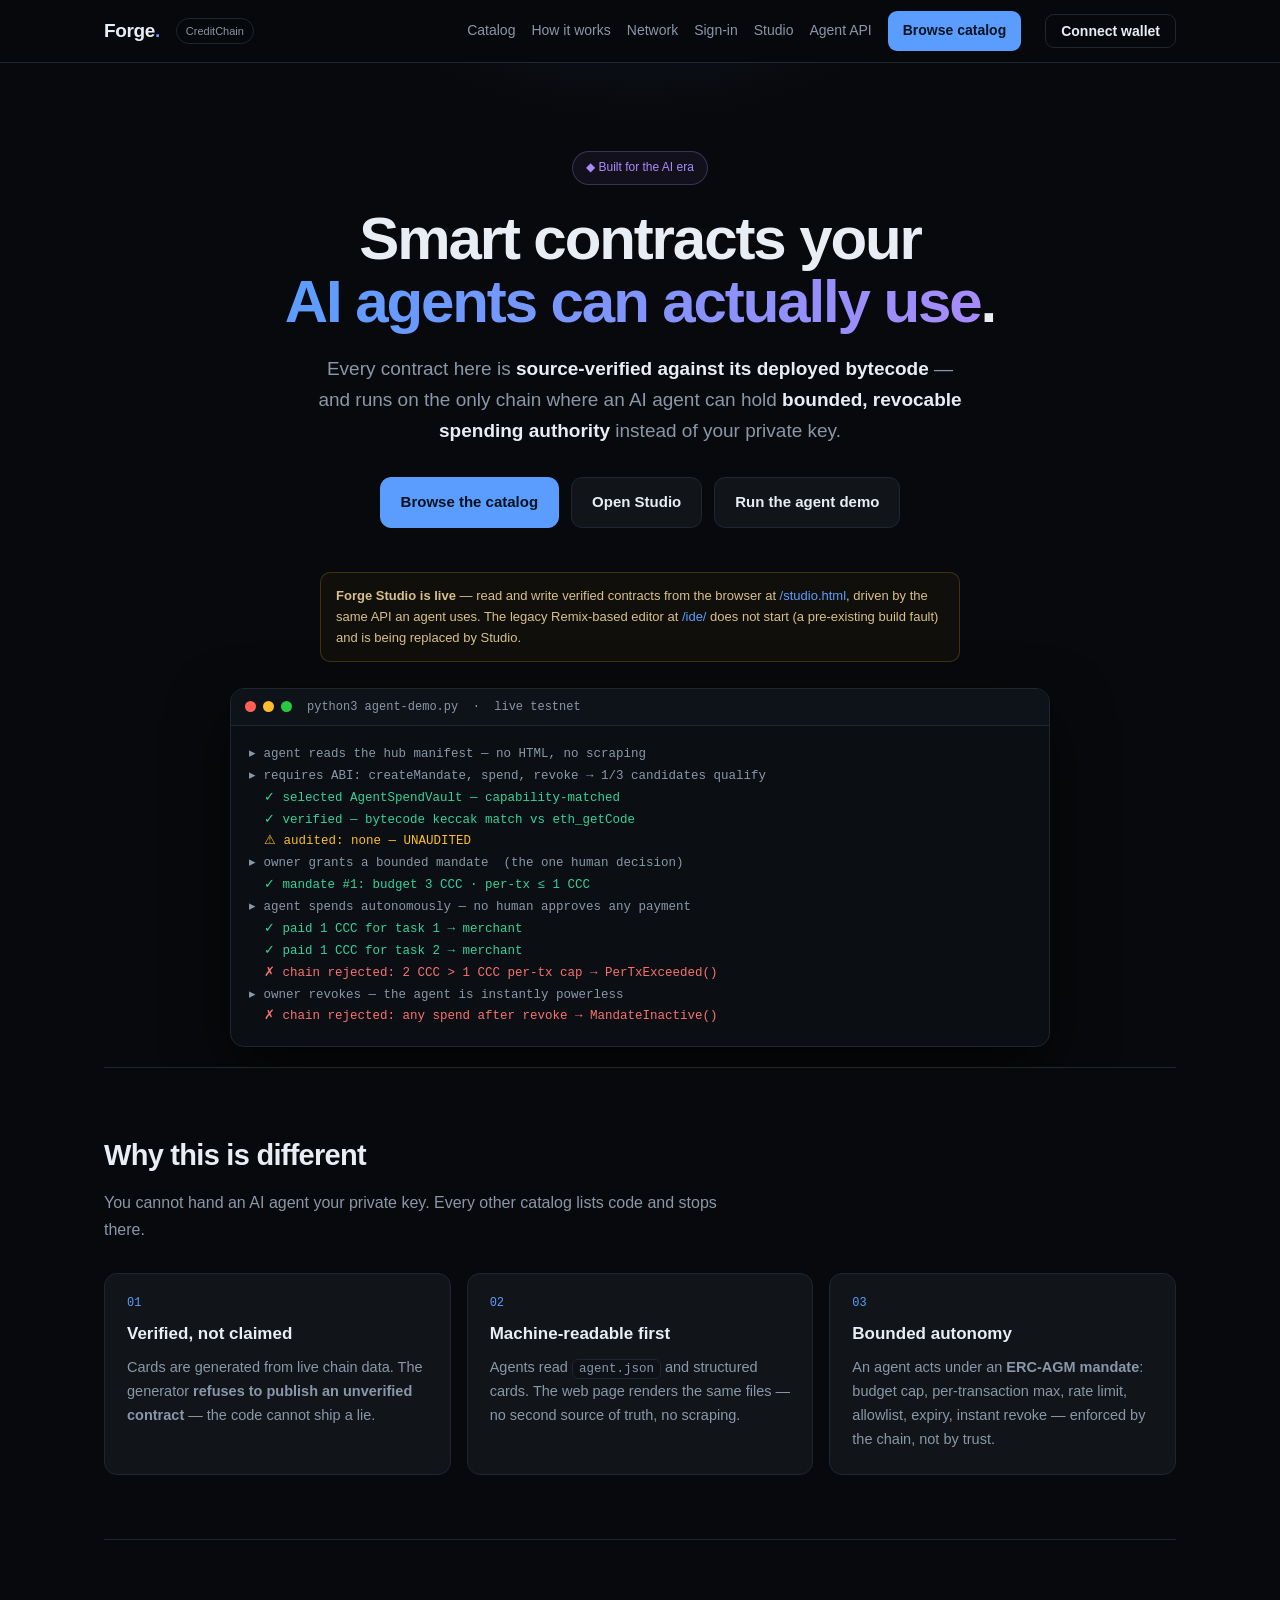
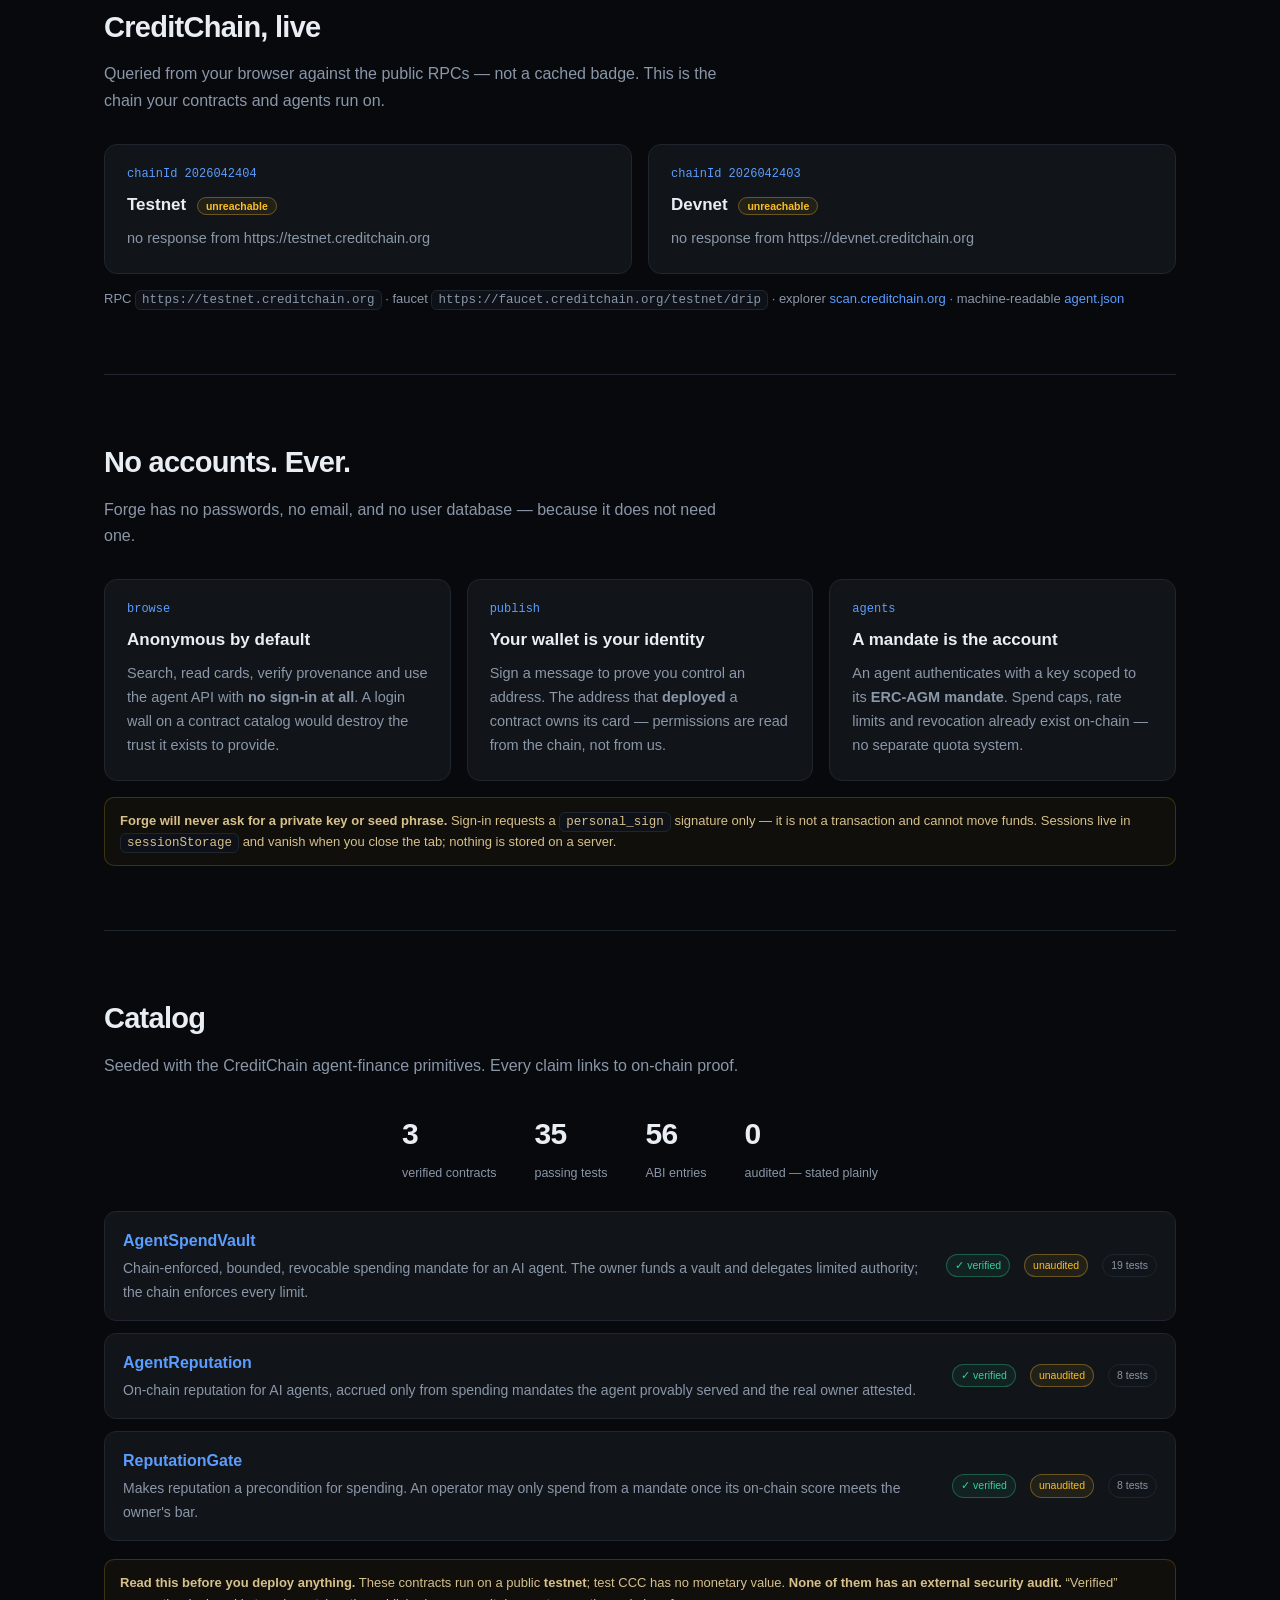
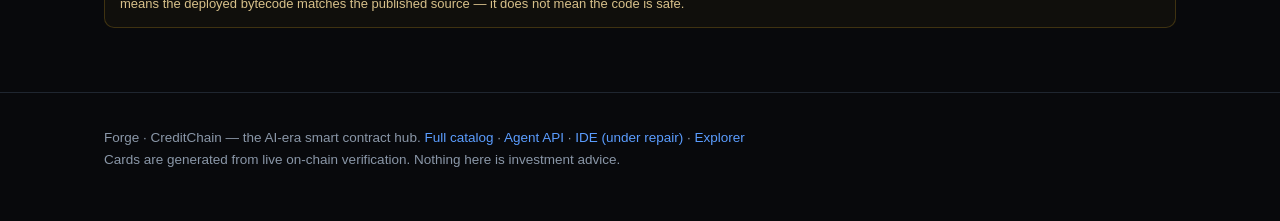
==== index.html @ 9e29b3f9 "feat(studio): a working contract IDE for humans and agents The Remix fork at /ide/ has resisted thre" ====
<!doctype html>
<html lang="en">
<head>
<meta charset="utf-8">
<meta name="viewport" content="width=device-width, initial-scale=1">
<title>Forge — where AI agents build and use smart contracts</title>
<meta name="description" content="The contract hub for the AI era: every contract source-verified on-chain, and usable by an AI agent under a spending limit the blockchain enforces.">
<style>
  :root{--bg:#08090c;--panel:#111419;--line:#1f2630;--ink:#e9eef5;--dim:#8a97a8;
    --acc:#5b9dff;--acc2:#a78bfa;--ok:#34d399;--warn:#fbbf24;
    --mono:ui-monospace,SFMono-Regular,Menlo,monospace}
  *{box-sizing:border-box}
  html{scroll-behavior:smooth}
  body{margin:0;background:var(--bg);color:var(--ink);
    font:16px/1.65 -apple-system,BlinkMacSystemFont,"Segoe UI",Roboto,Helvetica,Arial,sans-serif;
    -webkit-font-smoothing:antialiased}
  a{color:var(--acc);text-decoration:none}a:hover{text-decoration:underline}
  .wrap{max-width:1120px;margin:0 auto;padding:0 24px}
  header{position:sticky;top:0;z-index:20;background:#08090cd9;backdrop-filter:blur(12px);
    border-bottom:1px solid var(--line)}
  .bar{display:flex;align-items:center;gap:16px;height:62px}
  .logo{font-weight:750;font-size:19px;letter-spacing:-.02em}.logo span{color:var(--acc)}
  .tag{font-size:11px;color:var(--dim);border:1px solid var(--line);padding:3px 9px;border-radius:99px}
  .grow{flex:1}
  .nav{font-size:14px;color:var(--dim)}.nav:hover{color:var(--ink);text-decoration:none}
  .cta{background:var(--acc);color:#04121f;padding:8px 15px;border-radius:9px;font-weight:650;font-size:14px}
  .cta:hover{text-decoration:none;filter:brightness(1.08)}

  .hero{padding:88px 0 20px;text-align:center;position:relative;overflow:hidden}
  .hero::before{content:"";position:absolute;inset:-40% 20% auto;height:460px;
    background:radial-gradient(closest-side,#5b9dff22,transparent);pointer-events:none}
  .kicker{display:inline-flex;align-items:center;gap:8px;font-size:12px;color:var(--acc2);
    border:1px solid #a78bfa44;background:#a78bfa10;padding:6px 13px;border-radius:99px;margin-bottom:22px}
  h1{font-size:clamp(34px,5.4vw,60px);line-height:1.05;letter-spacing:-.035em;margin:0 0 20px;font-weight:760}
  h1 em{font-style:normal;background:linear-gradient(100deg,var(--acc),var(--acc2));
    -webkit-background-clip:text;background-clip:text;color:transparent}
  .lede{font-size:19px;color:var(--dim);max-width:660px;margin:0 auto 30px}
  .lede b{color:var(--ink);font-weight:620}
  .actions{display:flex;gap:12px;justify-content:center;flex-wrap:wrap;margin-bottom:44px}
  .btn{border:1px solid var(--line);background:var(--panel);color:var(--ink);
    padding:12px 20px;border-radius:11px;font-size:15px;font-weight:600}
  .btn:hover{border-color:var(--acc);text-decoration:none}
  .btn.p{background:var(--acc);color:#04121f;border-color:var(--acc)}

  .terminal{max-width:820px;margin:0 auto;background:#0b0e13;border:1px solid var(--line);
    border-radius:14px;text-align:left;overflow:hidden;box-shadow:0 24px 60px #0009}
  .tbar{display:flex;align-items:center;gap:7px;padding:11px 14px;border-bottom:1px solid var(--line);
    background:#0e1219}
  .dot{width:11px;height:11px;border-radius:50%}
  .tt{margin-left:8px;font:12px var(--mono);color:var(--dim)}
  pre{margin:0;padding:18px;font:12.5px/1.75 var(--mono);overflow-x:auto;white-space:pre}
  .g{color:var(--ok)}.r{color:#f87171}.y{color:var(--warn)}.d{color:var(--dim)}.b{color:var(--ink);font-weight:700}

  section{padding:64px 0;border-top:1px solid var(--line)}
  h2{font-size:29px;letter-spacing:-.025em;margin:0 0 10px}
  .sub{color:var(--dim);margin:0 0 30px;max-width:640px}
  .grid3{display:grid;gap:16px;grid-template-columns:repeat(auto-fit,minmax(260px,1fr))}
  .card{background:var(--panel);border:1px solid var(--line);border-radius:13px;padding:22px}
  .card h3{margin:0 0 8px;font-size:17px}
  .card p{margin:0;color:var(--dim);font-size:14.5px}
  .num{font:12px var(--mono);color:var(--acc);margin-bottom:10px}

  .stats{display:flex;gap:38px;flex-wrap:wrap;justify-content:center;margin-bottom:8px}
  .stat b{display:block;font-size:30px;letter-spacing:-.02em;font-variant-numeric:tabular-nums}
  .stat span{font-size:12.5px;color:var(--dim)}

  .clist{display:grid;gap:12px}
  .crow{display:flex;align-items:center;gap:14px;background:var(--panel);border:1px solid var(--line);
    border-radius:12px;padding:16px 18px;transition:border-color .15s}
  .crow:hover{border-color:var(--acc);text-decoration:none}
  .cname{font-weight:660}
  .csum{color:var(--dim);font-size:14px;margin-top:3px}
  .badge{font-size:10.5px;padding:2px 8px;border-radius:99px;border:1px solid;white-space:nowrap}
  .b-ok{color:var(--ok);border-color:#34d39955;background:#34d39912}
  .b-warn{color:var(--warn);border-color:#fbbf2455;background:#fbbf2412}
  code{font:12.5px var(--mono);background:#0e1218;border:1px solid var(--line);
    padding:2px 6px;border-radius:6px}
  footer{border-top:1px solid var(--line);padding:34px 0 50px;color:var(--dim);font-size:13.5px}
  .disc{border:1px solid #fbbf2433;background:#fbbf2409;color:#d7c08a;padding:12px 15px;
    border-radius:10px;font-size:13px;margin-top:18px}
</style>
</head>
<body>
<header><div class="wrap bar">
  <span class="logo">Forge<span>.</span></span>
  <span class="tag">CreditChain</span>
  <div class="grow"></div>
  <a class="nav" href="#catalog">Catalog</a>
  <a class="nav" href="#how">How it works</a>
  <a class="nav" href="#network">Network</a>
  <a class="nav" href="#auth">Sign-in</a>
  <a class="nav" href="/studio.html">Studio</a>
  <a class="nav" href="hub/api/agent.json">Agent API</a>
  <a class="cta" href="hub/">Browse catalog</a>
  <button id="siwe" class="cta" style="border:1px solid var(--line);background:transparent;color:var(--ink);cursor:pointer;margin-left:8px">Connect wallet</button>
</div></header>

<div class="wrap">
  <section class="hero" style="border:none">
    <div class="kicker">◆ Built for the AI era</div>
    <h1>Smart contracts your<br><em>AI agents can actually use</em>.</h1>
    <p class="lede">
      Every contract here is <b>source-verified against its deployed bytecode</b> — and runs on the
      only chain where an AI agent can hold <b>bounded, revocable spending authority</b>
      instead of your private key.
    </p>
    <div class="actions">
      <a class="btn p" href="#catalog">Browse the catalog</a>
      <a class="btn" href="/studio.html">Open Studio</a>
      <a class="btn" href="hub/agent-demo.py">Run the agent demo</a>
    </div>

    <div class="disc" style="max-width:640px;margin:0 auto 26px;text-align:left">
      <b>Forge Studio is live</b> — read and write verified contracts from the browser at
      <a href="/studio.html">/studio.html</a>, driven by the same API an agent uses.
      The legacy Remix-based editor at <a href="/ide/">/ide/</a> does not start (a pre-existing
      build fault) and is being replaced by Studio.
    </div>

    <div class="terminal">
      <div class="tbar">
        <span class="dot" style="background:#ff5f57"></span>
        <span class="dot" style="background:#febc2e"></span>
        <span class="dot" style="background:#28c840"></span>
        <span class="tt">python3 agent-demo.py &nbsp;·&nbsp; live testnet</span>
      </div>
<pre><span class="d">▸ agent reads the hub manifest — no HTML, no scraping</span>
<span class="d">▸ requires ABI: createMandate, spend, revoke → 1/3 candidates qualify</span>
<span class="g">  ✓ selected AgentSpendVault — capability-matched</span>
<span class="g">  ✓ verified — bytecode keccak match vs eth_getCode</span>
<span class="y">  ⚠ audited: none — UNAUDITED</span>
<span class="d">▸ owner grants a bounded mandate  (the one human decision)</span>
<span class="g">  ✓ mandate #1: budget 3 CCC · per-tx ≤ 1 CCC</span>
<span class="d">▸ agent spends autonomously — no human approves any payment</span>
<span class="g">  ✓ paid 1 CCC for task 1 → merchant</span>
<span class="g">  ✓ paid 1 CCC for task 2 → merchant</span>
<span class="r">  ✗ chain rejected: 2 CCC &gt; 1 CCC per-tx cap → PerTxExceeded()</span>
<span class="d">▸ owner revokes — the agent is instantly powerless</span>
<span class="r">  ✗ chain rejected: any spend after revoke → MandateInactive()</span>
</pre>
    </div>
  </section>

  <section id="how">
    <h2>Why this is different</h2>
    <p class="sub">You cannot hand an AI agent your private key. Every other catalog lists code and stops there.</p>
    <div class="grid3">
      <div class="card"><div class="num">01</div><h3>Verified, not claimed</h3>
        <p>Cards are generated from live chain data. The generator <b>refuses to publish an unverified contract</b> — the code cannot ship a lie.</p></div>
      <div class="card"><div class="num">02</div><h3>Machine-readable first</h3>
        <p>Agents read <code>agent.json</code> and structured cards. The web page renders the same files — no second source of truth, no scraping.</p></div>
      <div class="card"><div class="num">03</div><h3>Bounded autonomy</h3>
        <p>An agent acts under an <b>ERC-AGM mandate</b>: budget cap, per-transaction max, rate limit, allowlist, expiry, instant revoke — enforced by the chain, not by trust.</p></div>
    </div>
  </section>

  <section id="network">
    <h2>CreditChain, live</h2>
    <p class="sub">Queried from your browser against the public RPCs — not a cached badge.
      This is the chain your contracts and agents run on.</p>
    <div class="grid3" id="netgrid">
      <div class="card"><div class="num">loading…</div><h3>Testnet</h3><p>querying</p></div>
    </div>
    <div style="margin-top:14px;font-size:13px;color:var(--dim)">
      RPC <code>https://testnet.creditchain.org</code> ·
      faucet <code>https://faucet.creditchain.org/testnet/drip</code> ·
      explorer <a href="https://scan.creditchain.org">scan.creditchain.org</a> ·
      machine-readable <a href="hub/api/agent.json">agent.json</a>
    </div>
  </section>

  <section id="auth">
    <h2>No accounts. Ever.</h2>
    <p class="sub">Forge has no passwords, no email, and no user database — because it does not need one.</p>
    <div class="grid3">
      <div class="card"><div class="num">browse</div><h3>Anonymous by default</h3>
        <p>Search, read cards, verify provenance and use the agent API with <b>no sign-in at all</b>. A login wall on a contract catalog would destroy the trust it exists to provide.</p></div>
      <div class="card"><div class="num">publish</div><h3>Your wallet is your identity</h3>
        <p>Sign a message to prove you control an address. The address that <b>deployed</b> a contract owns its card — permissions are read from the chain, not from us.</p></div>
      <div class="card"><div class="num">agents</div><h3>A mandate is the account</h3>
        <p>An agent authenticates with a key scoped to its <b>ERC-AGM mandate</b>. Spend caps, rate limits and revocation already exist on-chain — no separate quota system.</p></div>
    </div>
    <div class="disc" style="margin-top:16px">
      <b>Forge will never ask for a private key or seed phrase.</b> Sign-in requests a
      <code>personal_sign</code> signature only — it is not a transaction and cannot move funds.
      Sessions live in <code>sessionStorage</code> and vanish when you close the tab; nothing is stored on a server.
    </div>
  </section>

  <section id="catalog">
    <h2>Catalog</h2>
    <p class="sub">Seeded with the CreditChain agent-finance primitives. Every claim links to on-chain proof.</p>
    <div class="stats">
      <div class="stat"><b id="s-count">—</b><span>verified contracts</span></div>
      <div class="stat"><b id="s-tests">—</b><span>passing tests</span></div>
      <div class="stat"><b id="s-abi">—</b><span>ABI entries</span></div>
      <div class="stat"><b id="s-audit">0</b><span>audited — stated plainly</span></div>
    </div>
    <div id="clist" class="clist" style="margin-top:26px"></div>
    <div class="disc">
      <b>Read this before you deploy anything.</b> These contracts run on a public <b>testnet</b>;
      test CCC has no monetary value. <b>None of them has an external security audit.</b>
      “Verified” means the deployed bytecode matches the published source — it does not mean the code is safe.
    </div>
  </section>
</div>

<footer><div class="wrap">
  Forge · CreditChain — the AI-era smart contract hub.
  <a href="hub/">Full catalog</a> · <a href="hub/api/agent.json">Agent API</a> ·
  <a href="/ide/">IDE (under repair)</a> · <a href="https://scan.creditchain.org">Explorer</a><br>
  Cards are generated from live on-chain verification. Nothing here is investment advice.
</div></footer>

<script>
const esc = s => String(s??"").replace(/[&<>"]/g,c=>({"&":"&amp;","<":"&lt;",">":"&gt;",'"':"&quot;"}[c]));
// Live chain status, straight from the public RPCs. If a network is down the
// card says so — we never render a stale "operational" badge.
const NETS=[{k:"Testnet",rpc:"https://testnet.creditchain.org",id:2026042404},
            {k:"Devnet", rpc:"https://devnet.creditchain.org", id:2026042403}];
const rpc=(u,m,p=[])=>fetch(u,{method:"POST",headers:{"content-type":"application/json"},
  body:JSON.stringify({jsonrpc:"2.0",id:1,method:m,params:p})}).then(r=>r.json()).then(j=>j.result);

Promise.all(NETS.map(async n=>{
  try{
    const [h,c,g]=await Promise.all([rpc(n.rpc,"eth_blockNumber"),rpc(n.rpc,"eth_chainId"),rpc(n.rpc,"eth_gasPrice")]);
    return {...n, ok:true, height:parseInt(h,16), chainId:parseInt(c,16), gas:parseInt(g,16)};
  }catch(e){ return {...n, ok:false}; }
})).then(async rows=>{
  let idx=null;
  try{ idx=(await (await fetch("https://api-testnet.creditchain.org/v1/chain/status")).json()).status; }catch(e){}
  const cards=rows.map(r=>r.ok?`
    <div class="card"><div class="num">chainId ${r.chainId}</div>
      <h3>${r.k} <span class="badge b-ok" style="margin-left:6px">● live</span></h3>
      <p>block <b style="color:var(--ink)">${r.height.toLocaleString()}</b><br>
         gas ${r.gas} wei · native CCC</p></div>`:`
    <div class="card"><div class="num">chainId ${r.id}</div>
      <h3>${r.k} <span class="badge b-warn" style="margin-left:6px">unreachable</span></h3>
      <p>no response from ${r.rpc}</p></div>`).join("");
  const idxCard = idx?`
    <div class="card"><div class="num">explorer index</div>
      <h3>Indexer <span class="badge b-ok" style="margin-left:6px">● live</span></h3>
      <p>head ${idx.indexed_head.toLocaleString()} · lag ${idx.indexer_lag_blocks} blocks<br>
         ${idx.total_indexed_contracts} contracts · ${idx.total_indexed_transactions.toLocaleString()} txs</p></div>`:"";
  document.getElementById("netgrid").innerHTML = cards + idxCard;
});

fetch("hub/api/index.json").then(r=>r.json()).then(d=>{
  document.getElementById("s-count").textContent = d.count;
  document.getElementById("s-tests").textContent = d.contracts.reduce((a,c)=>a+c.tests,0);
  document.getElementById("s-abi").textContent   = d.contracts.reduce((a,c)=>a+c.abi_entries,0);
  document.getElementById("clist").innerHTML = d.contracts.map(c=>`
    <a class="crow" href="hub/#${esc(c.slug)}">
      <div style="flex:1">
        <div class="cname">${esc(c.name)}</div>
        <div class="csum">${esc(c.summary)}</div>
      </div>
      <span class="badge b-ok">✓ verified</span>
      <span class="badge b-warn">unaudited</span>
      <span class="badge" style="color:var(--dim);border-color:var(--line)">${c.tests} tests</span>
    </a>`).join("");
}).catch(()=>{
  document.getElementById("clist").innerHTML =
    '<div class="card">Catalog unavailable right now — try <a href="hub/">the hub</a>.</div>';
});
</script>
<script src="auth.js"></script>
<script>
(function(){
  const btn=document.getElementById('siwe');
  const paint=()=>{const s=ForgeAuth.session();
    btn.textContent = s ? ForgeAuth.short(s.address) : 'Connect wallet';
    btn.title = s ? 'Signed in — click to sign out' : 'Sign in with your wallet (signature only)';};
  btn.addEventListener('click', async ()=>{
    const s=ForgeAuth.session();
    if(s){ ForgeAuth.signOut(); paint(); return; }
    if(!ForgeAuth.hasWallet()){
      btn.textContent='No wallet found';
      setTimeout(paint,2500); return;
    }
    btn.textContent='Check wallet…';
    try{ await ForgeAuth.signIn(); }catch(e){ btn.textContent = /reject|denied/i.test(e.message||'')?'Cancelled':'Failed'; setTimeout(paint,2500); return; }
    paint();
  });
  paint();
})();
</script>
</body>
</html>
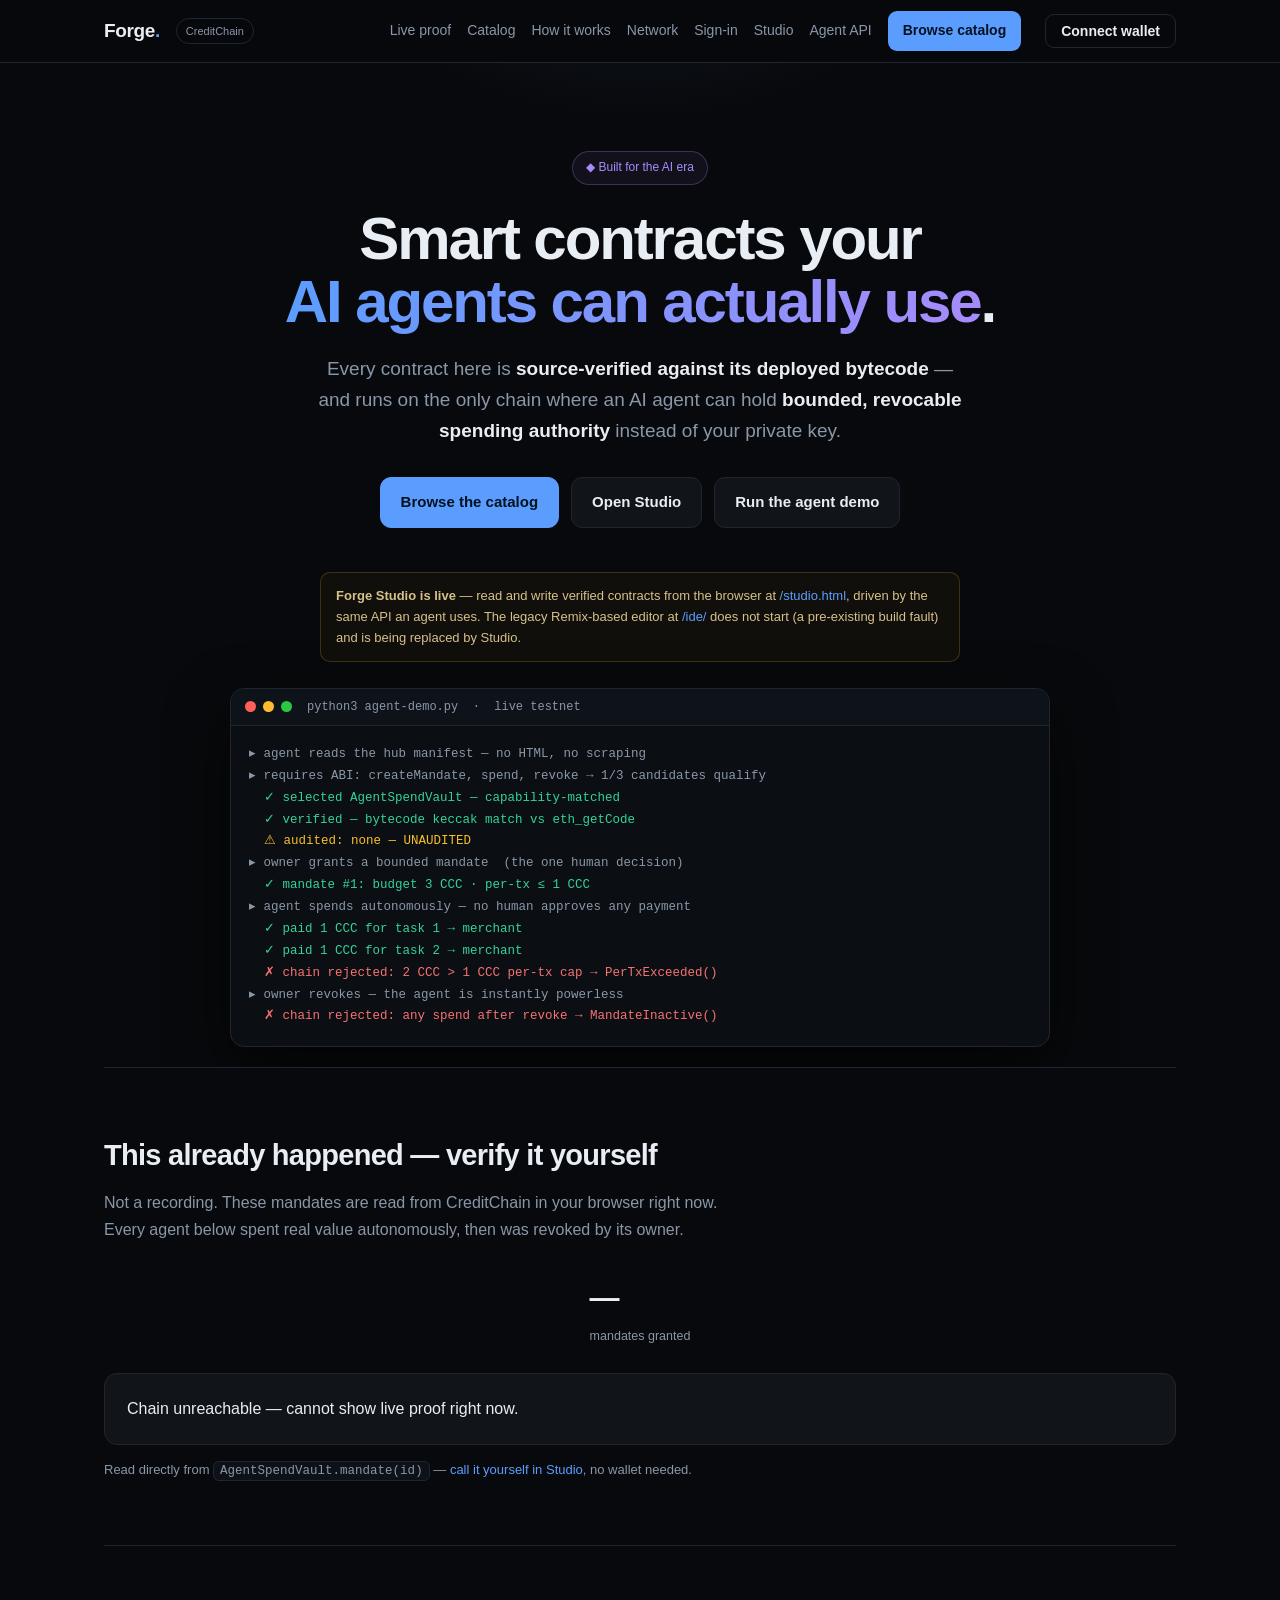
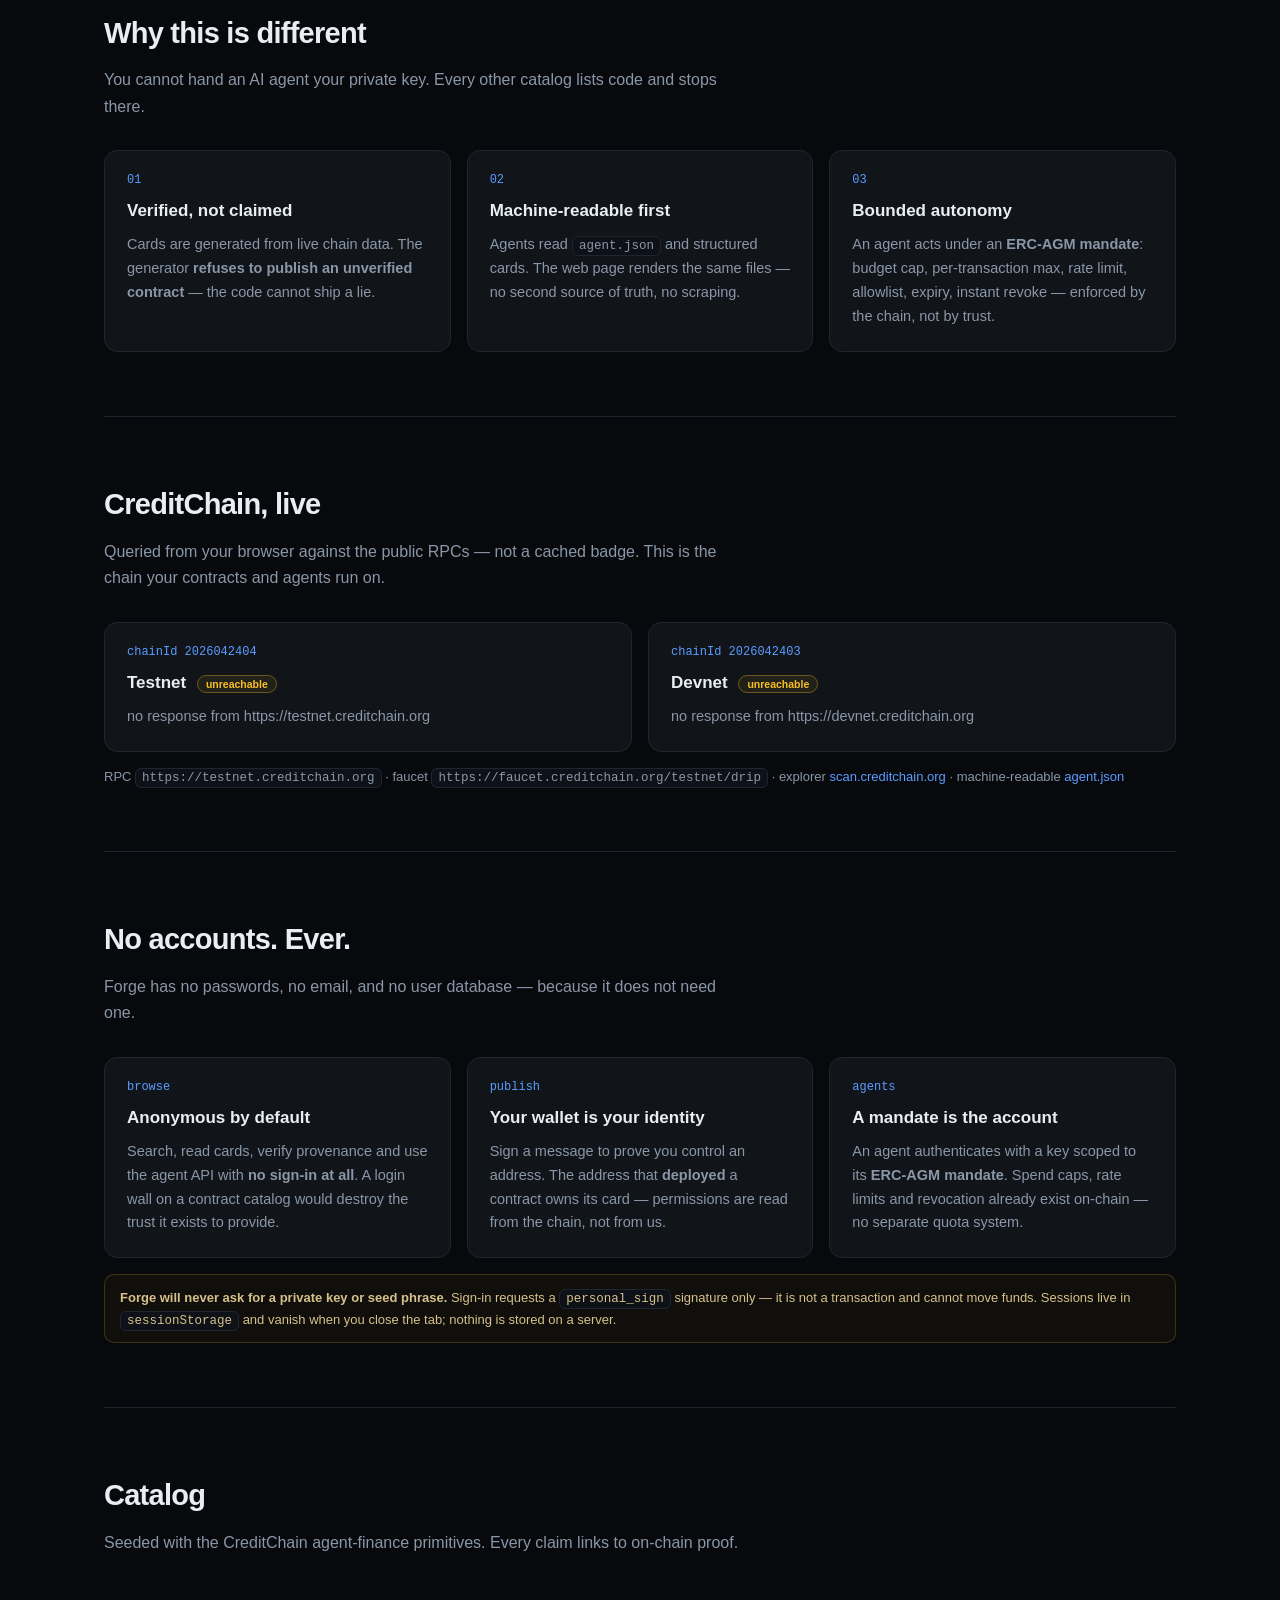
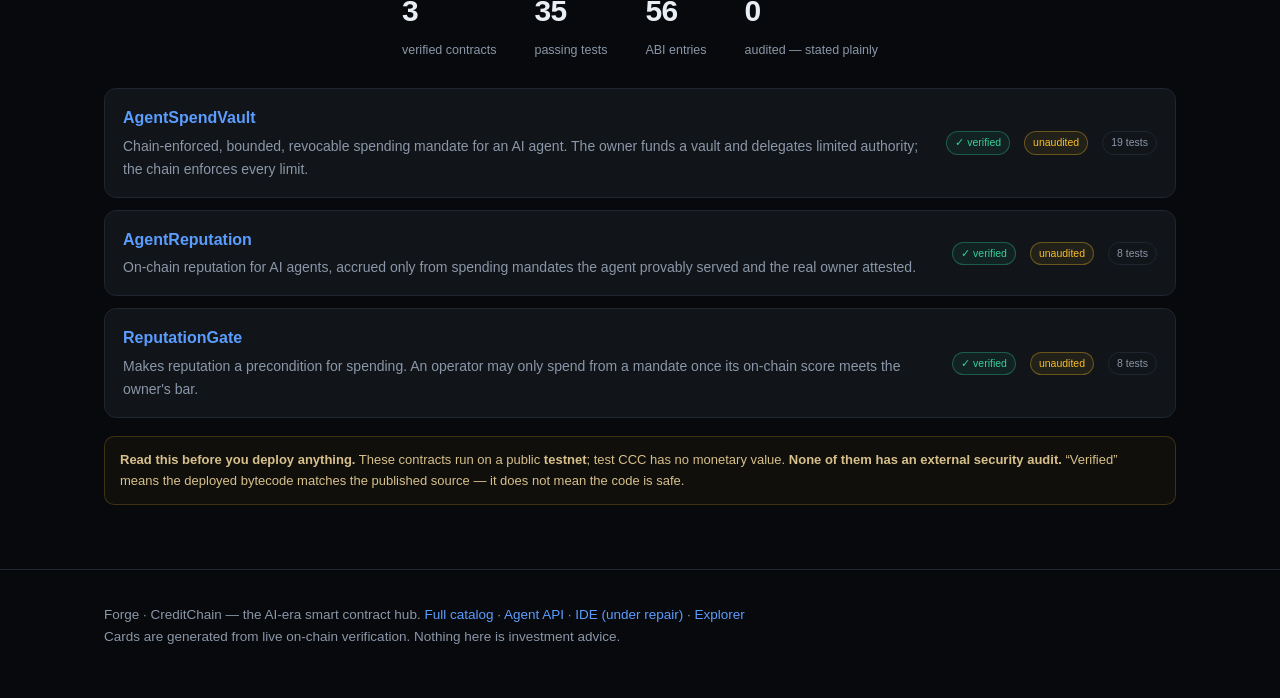
==== commit a90011a4: "feat(landing): live on-chain proof — verifiable, zero-install The demo transcript was a picture of a" ====
--- a/index.html
+++ b/index.html
@@ -85,6 +85,7 @@
   <span class="logo">Forge<span>.</span></span>
   <span class="tag">CreditChain</span>
   <div class="grow"></div>
+  <a class="nav" href="#proof">Live proof</a>
   <a class="nav" href="#catalog">Catalog</a>
   <a class="nav" href="#how">How it works</a>
   <a class="nav" href="#network">Network</a>
@@ -138,6 +139,20 @@
 <span class="d">▸ owner revokes — the agent is instantly powerless</span>
 <span class="r">  ✗ chain rejected: any spend after revoke → MandateInactive()</span>
 </pre>
+    </div>
+  </section>
+
+  <section id="proof">
+    <h2>This already happened — verify it yourself</h2>
+    <p class="sub">Not a recording. These mandates are read from CreditChain in your browser right now.
+      Every agent below spent real value autonomously, then was revoked by its owner.</p>
+    <div class="stats" id="proofstats">
+      <div class="stat"><b>—</b><span>mandates granted</span></div>
+    </div>
+    <div class="clist" id="prooflist" style="margin-top:24px"></div>
+    <div style="margin-top:14px;font-size:13px;color:var(--dim)">
+      Read directly from <code>AgentSpendVault.mandate(id)</code> —
+      <a href="/studio.html">call it yourself in Studio</a>, no wallet needed.
     </div>
   </section>
 
@@ -244,6 +259,44 @@
          ${idx.total_indexed_contracts} contracts · ${idx.total_indexed_transactions.toLocaleString()} txs</p></div>`:"";
   document.getElementById("netgrid").innerHTML = cards + idxCard;
 });
+
+
+// Live proof: read every mandate straight from the vault. If the chain is
+// unreachable we say so — we never show a cached number as if it were live.
+(async function(){
+  const VAULT="0xcA03Dc4665A8C3603cb4Fd5Ce71Af9649dC00d44";
+  const call=(data)=>rpc("https://testnet.creditchain.org","eth_call",[{to:VAULT,data},"latest"]);
+  const w=(h,i)=>h.slice(2+i*64,2+(i+1)*64);
+  try{
+    const cnt=parseInt(await call("0x60b5662e"),16);
+    const rows=[];
+    for(let i=1;i<=Math.min(cnt,8);i++){
+      const h=await call("0xb111dfd1"+i.toString(16).padStart(64,"0"));
+      rows.push({id:i, agent:"0x"+w(h,1).slice(24),
+        spent:BigInt("0x"+w(h,3)), balance:BigInt("0x"+w(h,4)),
+        revoked: BigInt("0x"+w(h,12))!==0n});
+    }
+    const ccc=v=>(Number(v)/1e18).toLocaleString(undefined,{maximumFractionDigits:4});
+    const total=rows.reduce((a,r)=>a+r.spent,0n);
+    document.getElementById("proofstats").innerHTML=`
+      <div class="stat"><b>${cnt}</b><span>mandates granted</span></div>
+      <div class="stat"><b>${ccc(total)}</b><span>CCC spent autonomously</span></div>
+      <div class="stat"><b>${rows.filter(r=>r.revoked).length}</b><span>revoked by owner</span></div>`;
+    document.getElementById("prooflist").innerHTML=rows.map(r=>`
+      <div class="crow">
+        <div style="flex:1">
+          <div class="cname">Mandate #${r.id}</div>
+          <div class="csum">agent <code>${r.agent.slice(0,14)}…</code> spent
+            <b style="color:var(--ink)">${ccc(r.spent)} CCC</b> autonomously</div>
+        </div>
+        <span class="badge ${r.revoked?'b-warn':'b-ok'}">${r.revoked?'revoked ✓':'active'}</span>
+        <span class="badge" style="color:var(--dim);border-color:var(--line)">balance ${ccc(r.balance)}</span>
+      </div>`).join("");
+  }catch(e){
+    document.getElementById("prooflist").innerHTML=
+      '<div class="card">Chain unreachable — cannot show live proof right now.</div>';
+  }
+})();
 
 fetch("hub/api/index.json").then(r=>r.json()).then(d=>{
   document.getElementById("s-count").textContent = d.count;
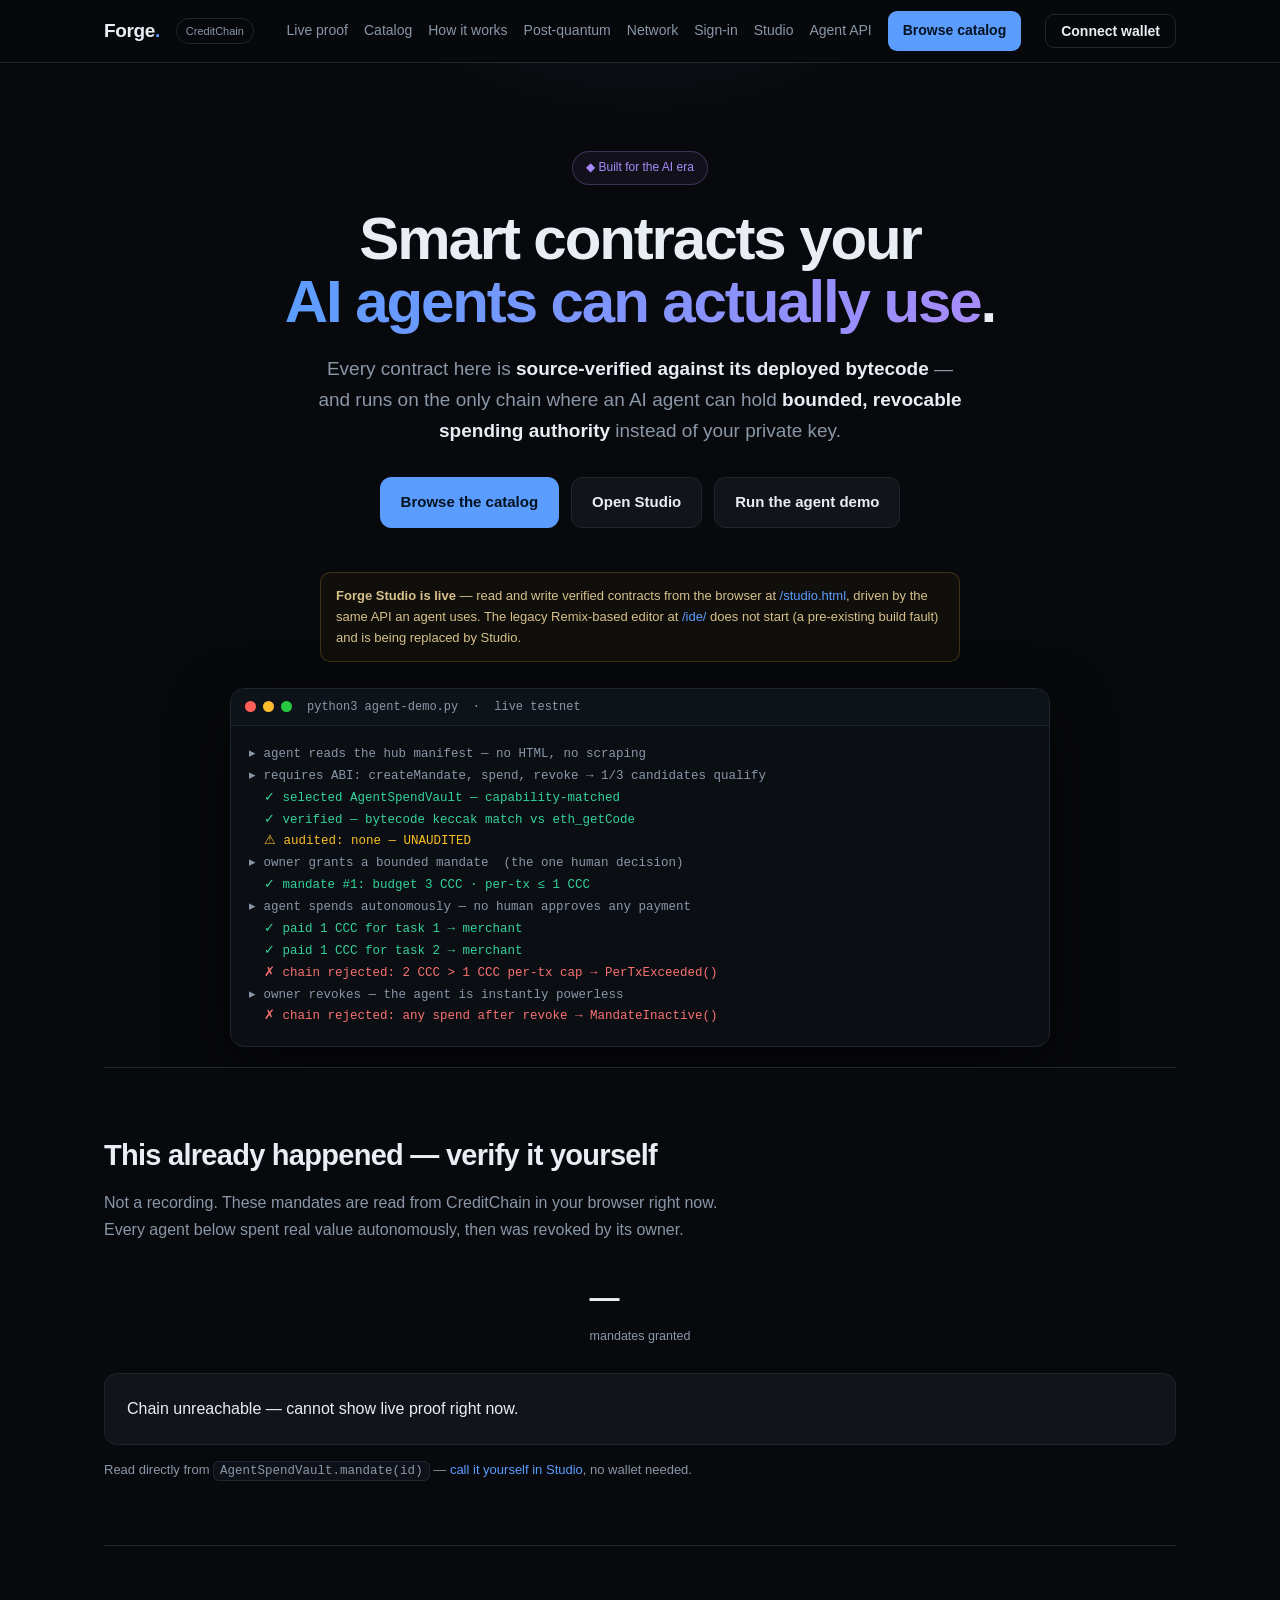
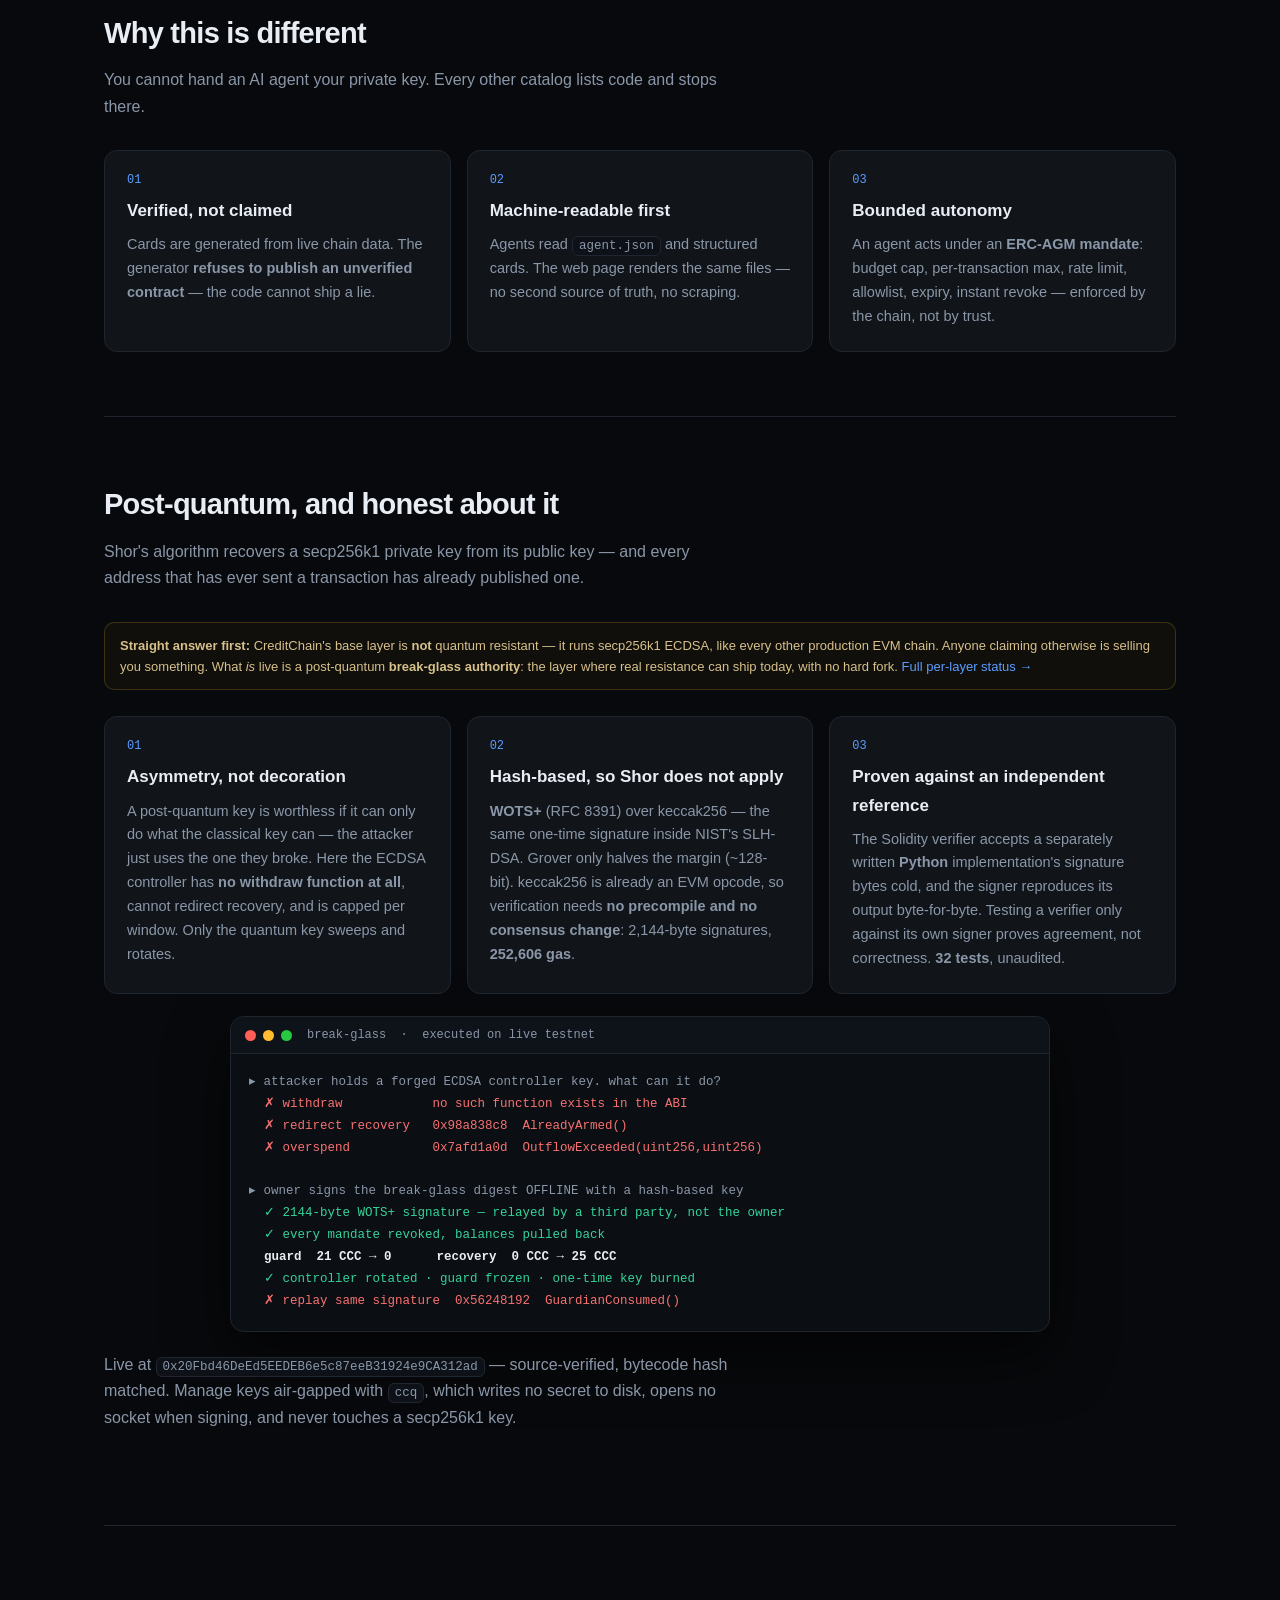
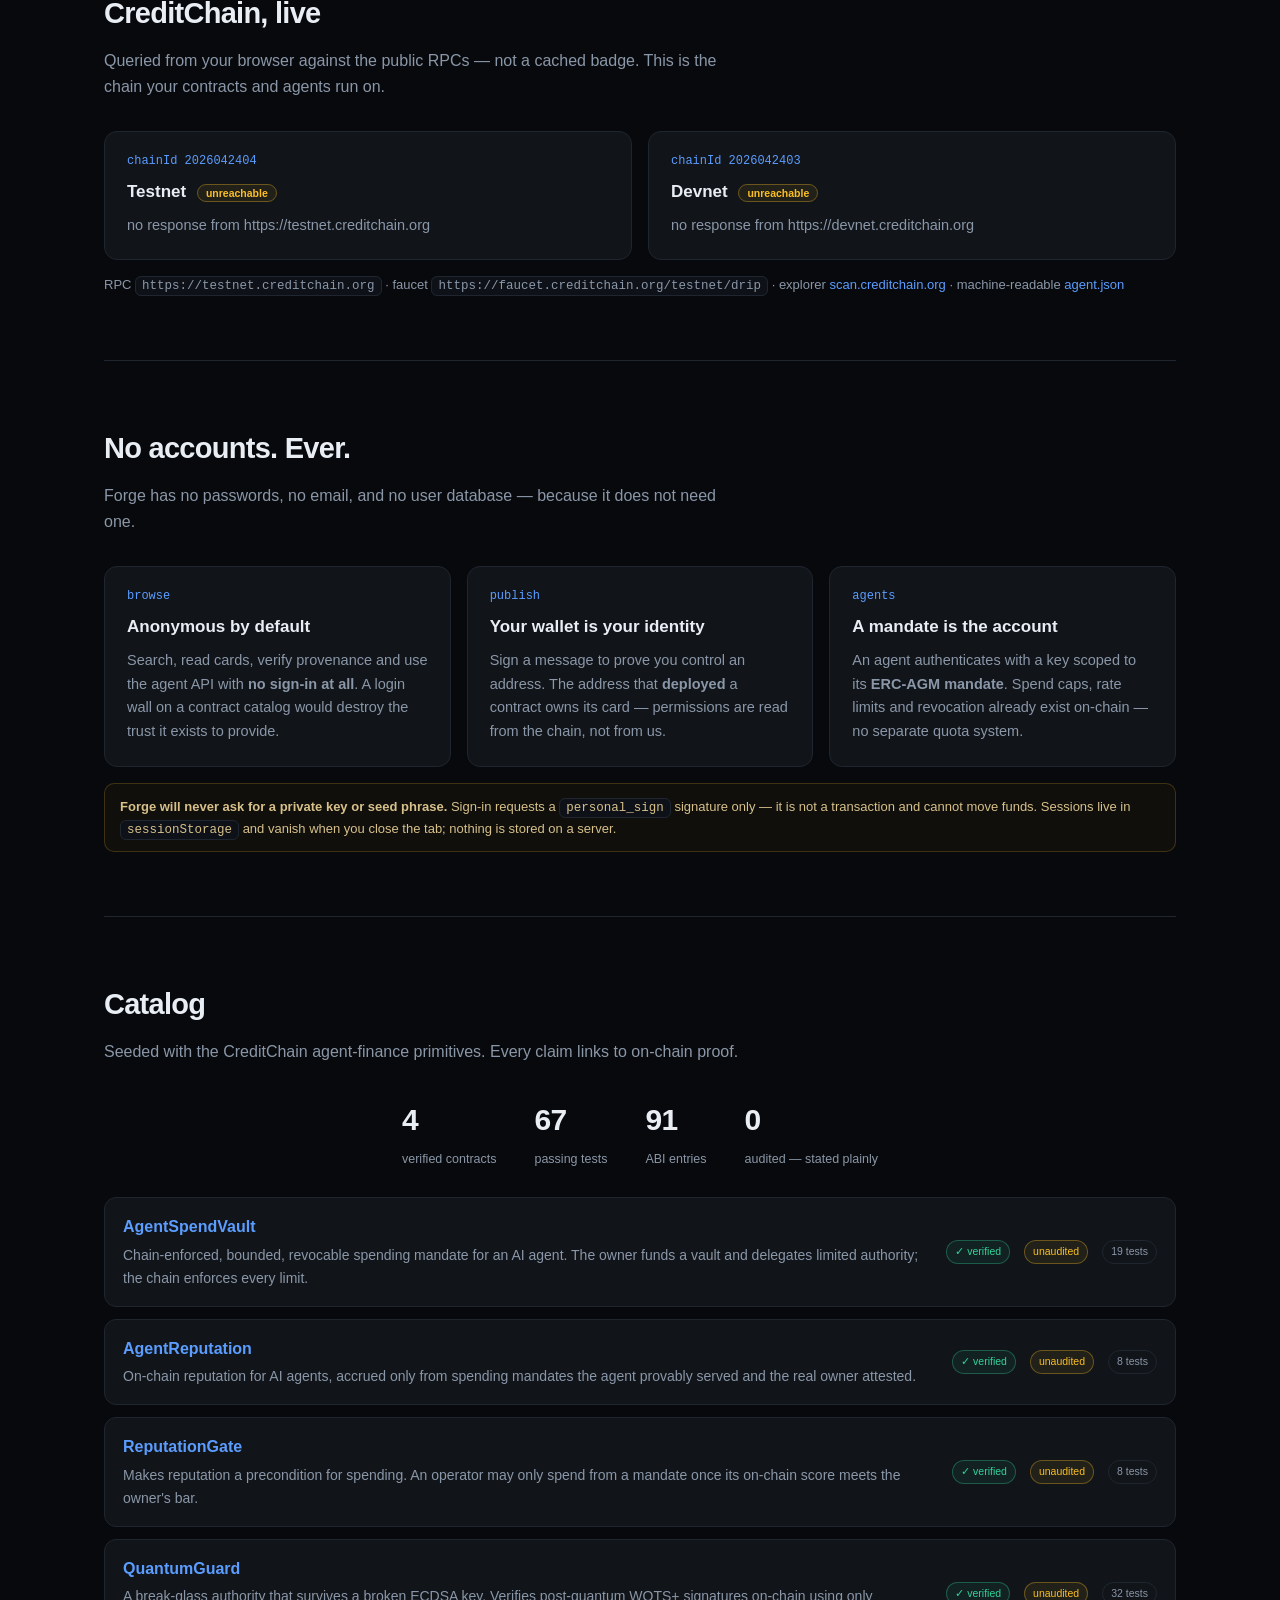
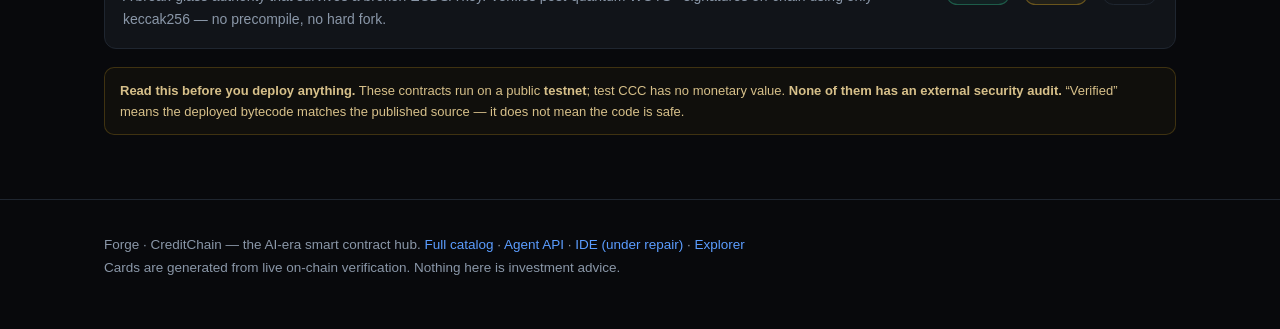
==== commit 65545f5a: "feat(quantum): publish the post-quantum break-glass authority Adds the quantum-guard card to the cat" ====
--- a/index.html
+++ b/index.html
@@ -88,6 +88,7 @@
   <a class="nav" href="#proof">Live proof</a>
   <a class="nav" href="#catalog">Catalog</a>
   <a class="nav" href="#how">How it works</a>
+  <a class="nav" href="#quantum">Post-quantum</a>
   <a class="nav" href="#network">Network</a>
   <a class="nav" href="#auth">Sign-in</a>
   <a class="nav" href="/studio.html">Studio</a>
@@ -167,6 +168,61 @@
       <div class="card"><div class="num">03</div><h3>Bounded autonomy</h3>
         <p>An agent acts under an <b>ERC-AGM mandate</b>: budget cap, per-transaction max, rate limit, allowlist, expiry, instant revoke — enforced by the chain, not by trust.</p></div>
     </div>
+  </section>
+
+  <section id="quantum">
+    <h2>Post-quantum, and honest about it</h2>
+    <p class="sub">Shor's algorithm recovers a secp256k1 private key from its public key — and every
+      address that has ever sent a transaction has already published one.</p>
+
+    <div class="disc" style="margin:0 0 26px">
+      <b>Straight answer first:</b> CreditChain's base layer is <b>not</b> quantum resistant — it runs
+      secp256k1 ECDSA, like every other production EVM chain. Anyone claiming otherwise is selling you
+      something. What <i>is</i> live is a post-quantum <b>break-glass authority</b>: the layer where
+      real resistance can ship today, with no hard fork.
+      <a href="https://github.com/finalverse/creditchain/blob/main/docs/quantum/QUANTUM-RESISTANCE.md">Full per-layer status →</a>
+    </div>
+
+    <div class="grid3">
+      <div class="card"><div class="num">01</div><h3>Asymmetry, not decoration</h3>
+        <p>A post-quantum key is worthless if it can only do what the classical key can — the attacker
+          just uses the one they broke. Here the ECDSA controller has <b>no withdraw function at all</b>,
+          cannot redirect recovery, and is capped per window. Only the quantum key sweeps and rotates.</p></div>
+      <div class="card"><div class="num">02</div><h3>Hash-based, so Shor does not apply</h3>
+        <p><b>WOTS+</b> (RFC 8391) over keccak256 — the same one-time signature inside NIST's SLH-DSA.
+          Grover only halves the margin (~128-bit). keccak256 is already an EVM opcode, so verification
+          needs <b>no precompile and no consensus change</b>: 2,144-byte signatures, <b>252,606 gas</b>.</p></div>
+      <div class="card"><div class="num">03</div><h3>Proven against an independent reference</h3>
+        <p>The Solidity verifier accepts a separately written <b>Python</b> implementation's signature
+          bytes cold, and the signer reproduces its output byte-for-byte. Testing a verifier only against
+          its own signer proves agreement, not correctness. <b>32 tests</b>, unaudited.</p></div>
+    </div>
+
+    <div class="terminal" style="margin-top:22px">
+      <div class="tbar">
+        <span class="dot" style="background:#ff5f57"></span>
+        <span class="dot" style="background:#febc2e"></span>
+        <span class="dot" style="background:#28c840"></span>
+        <span class="tt">break-glass &nbsp;·&nbsp; executed on live testnet</span>
+      </div>
+<pre><span class="d">▸ attacker holds a forged ECDSA controller key. what can it do?</span>
+<span class="r">  ✗ withdraw            no such function exists in the ABI</span>
+<span class="r">  ✗ redirect recovery   0x98a838c8  AlreadyArmed()</span>
+<span class="r">  ✗ overspend           0x7afd1a0d  OutflowExceeded(uint256,uint256)</span>
+
+<span class="d">▸ owner signs the break-glass digest OFFLINE with a hash-based key</span>
+<span class="g">  ✓ 2144-byte WOTS+ signature — relayed by a third party, not the owner</span>
+<span class="g">  ✓ every mandate revoked, balances pulled back</span>
+<span class="b">  guard  21 CCC → 0      recovery  0 CCC → 25 CCC</span>
+<span class="g">  ✓ controller rotated · guard frozen · one-time key burned</span>
+<span class="r">  ✗ replay same signature  0x56248192  GuardianConsumed()</span></pre>
+    </div>
+
+    <p class="sub" style="margin-top:20px">
+      Live at <code>0x20Fbd46DeEd5EEDEB6e5c87eeB31924e9CA312ad</code> — source-verified, bytecode hash matched.
+      Manage keys air-gapped with <code>ccq</code>, which writes no secret to disk, opens no socket
+      when signing, and never touches a secp256k1 key.
+    </p>
   </section>
 
   <section id="network">
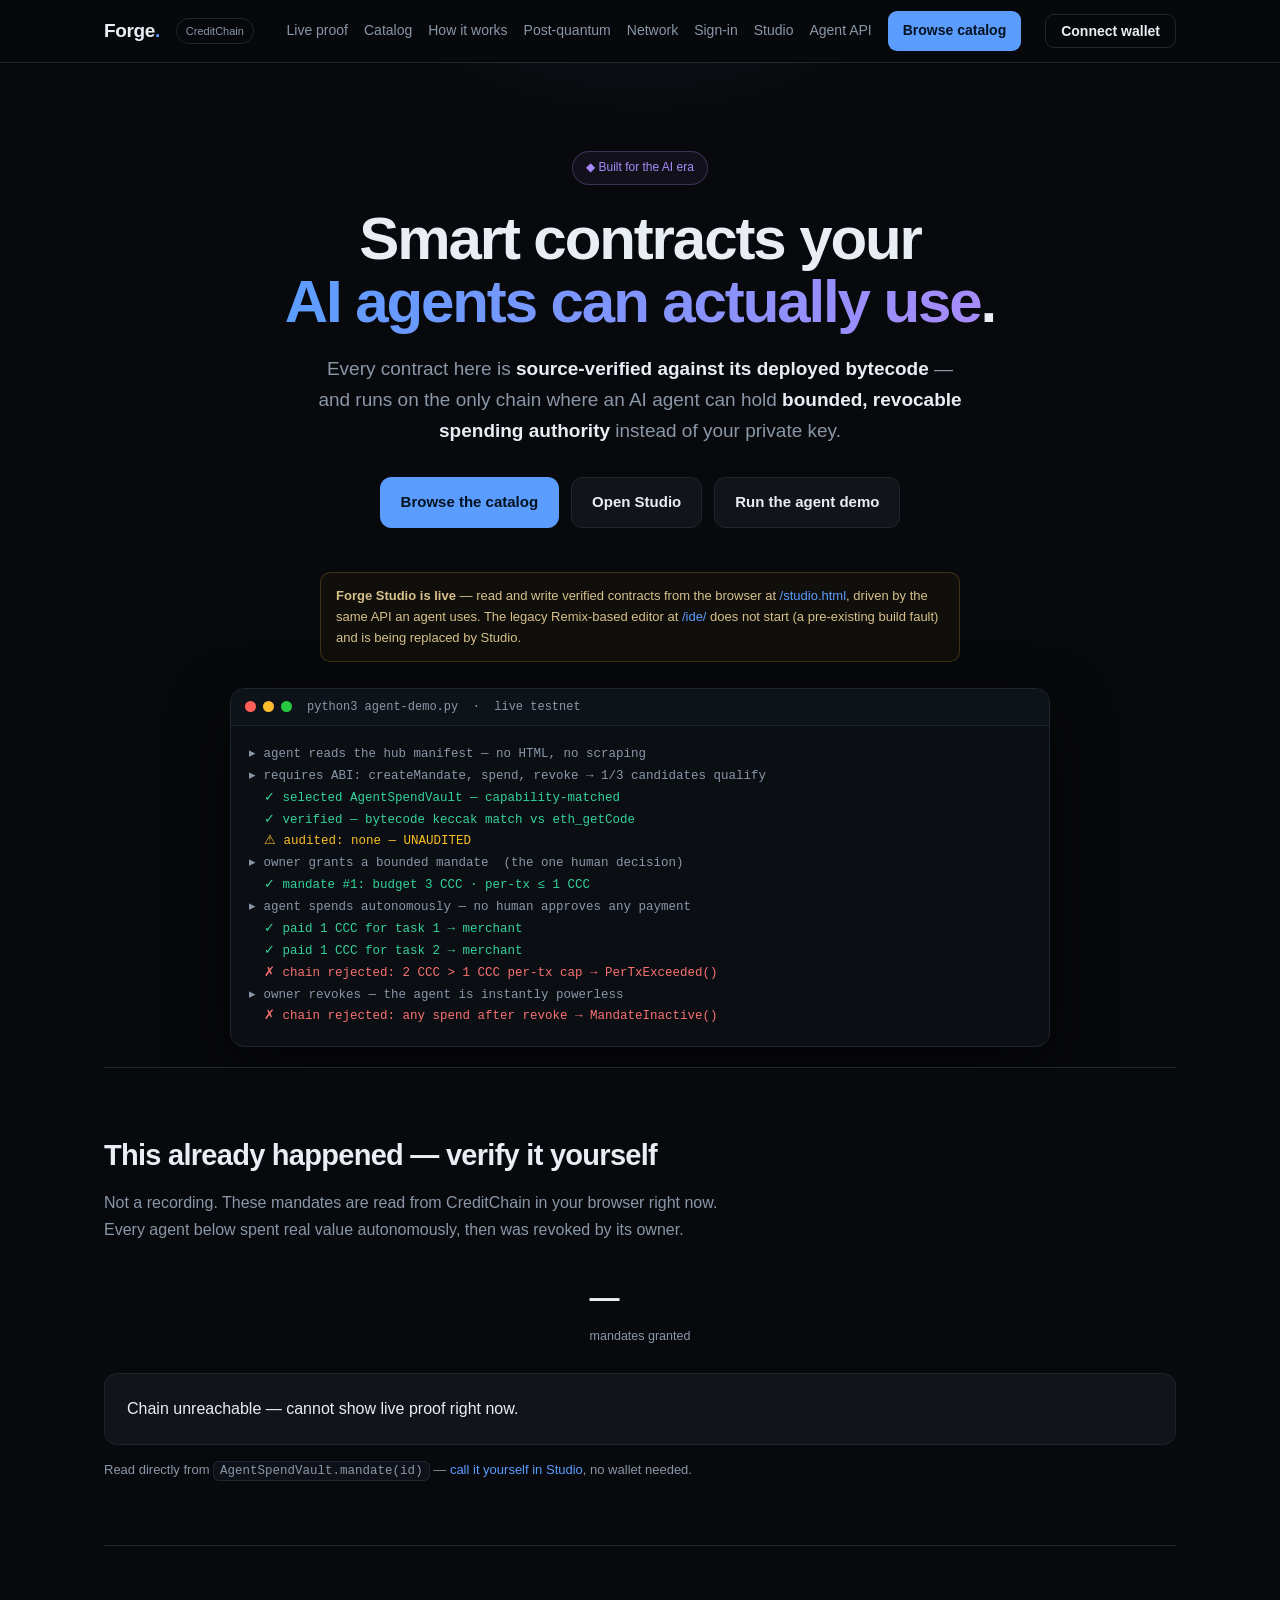
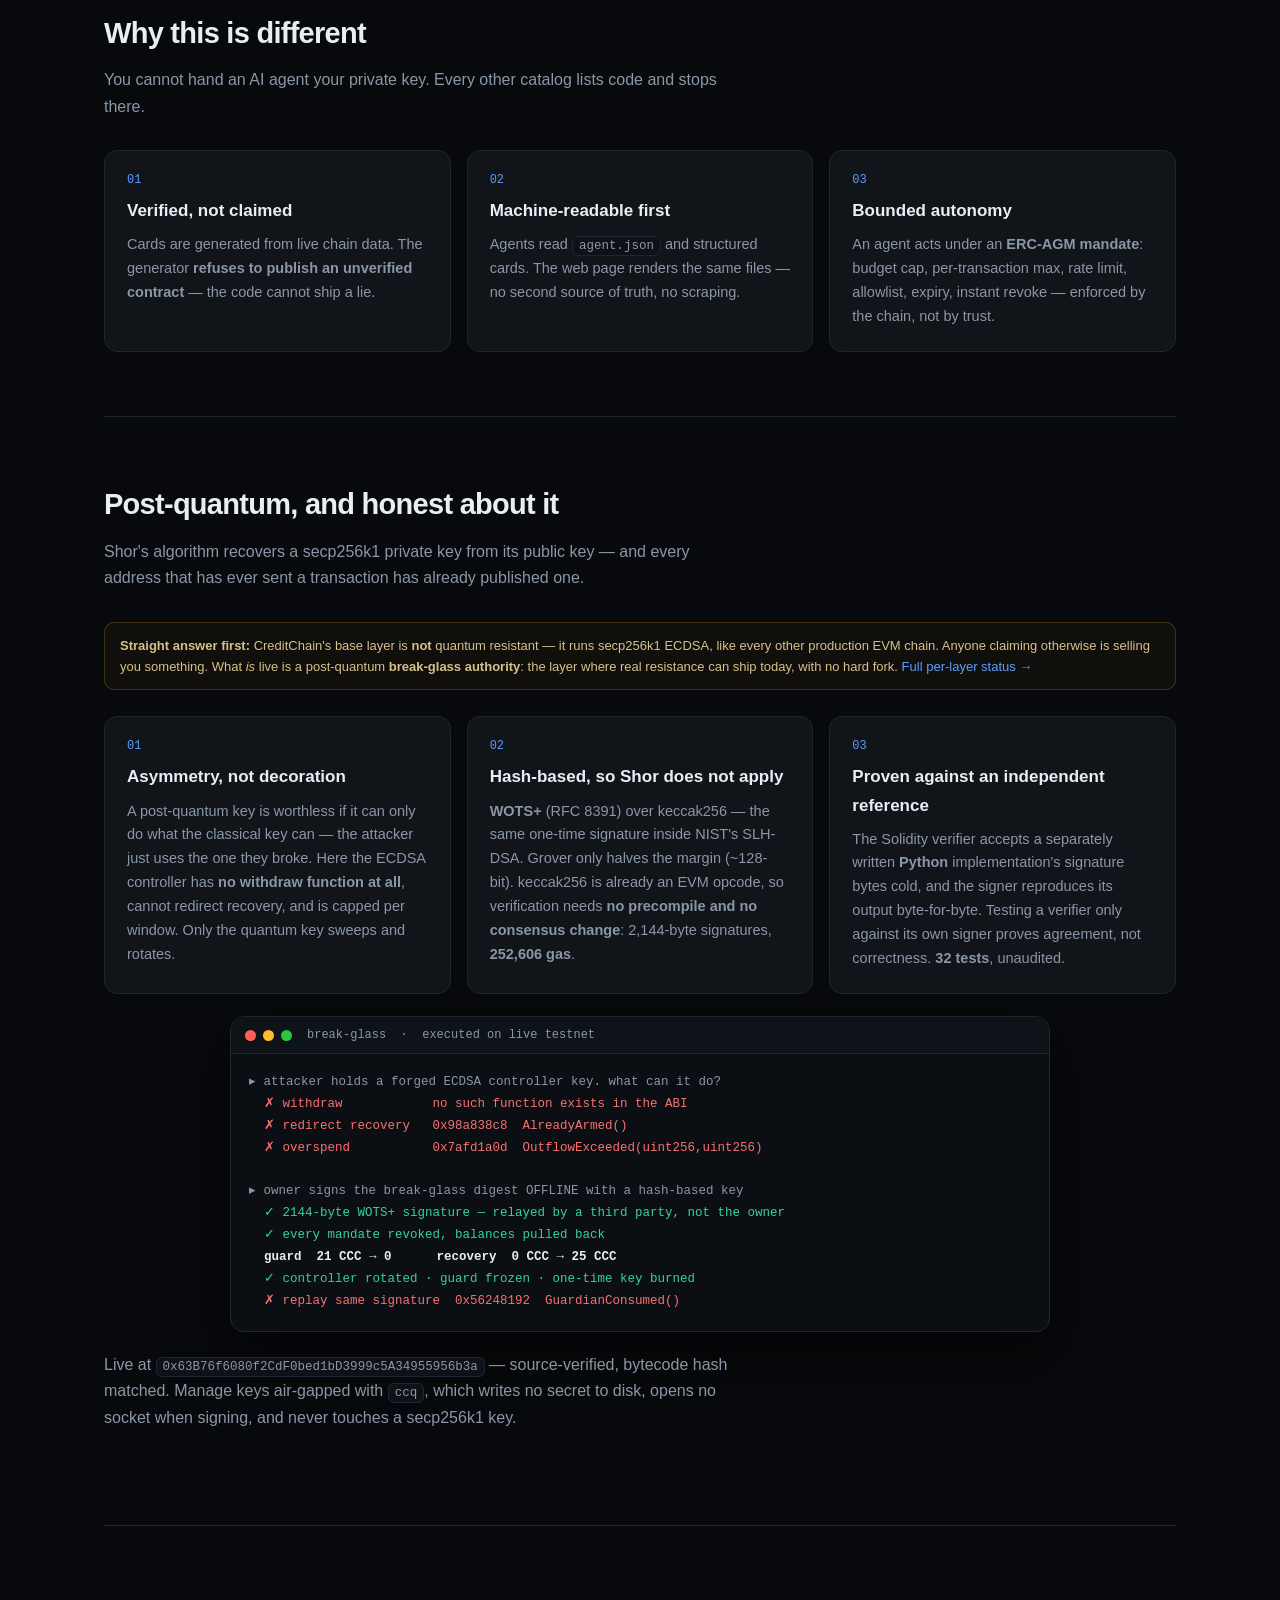
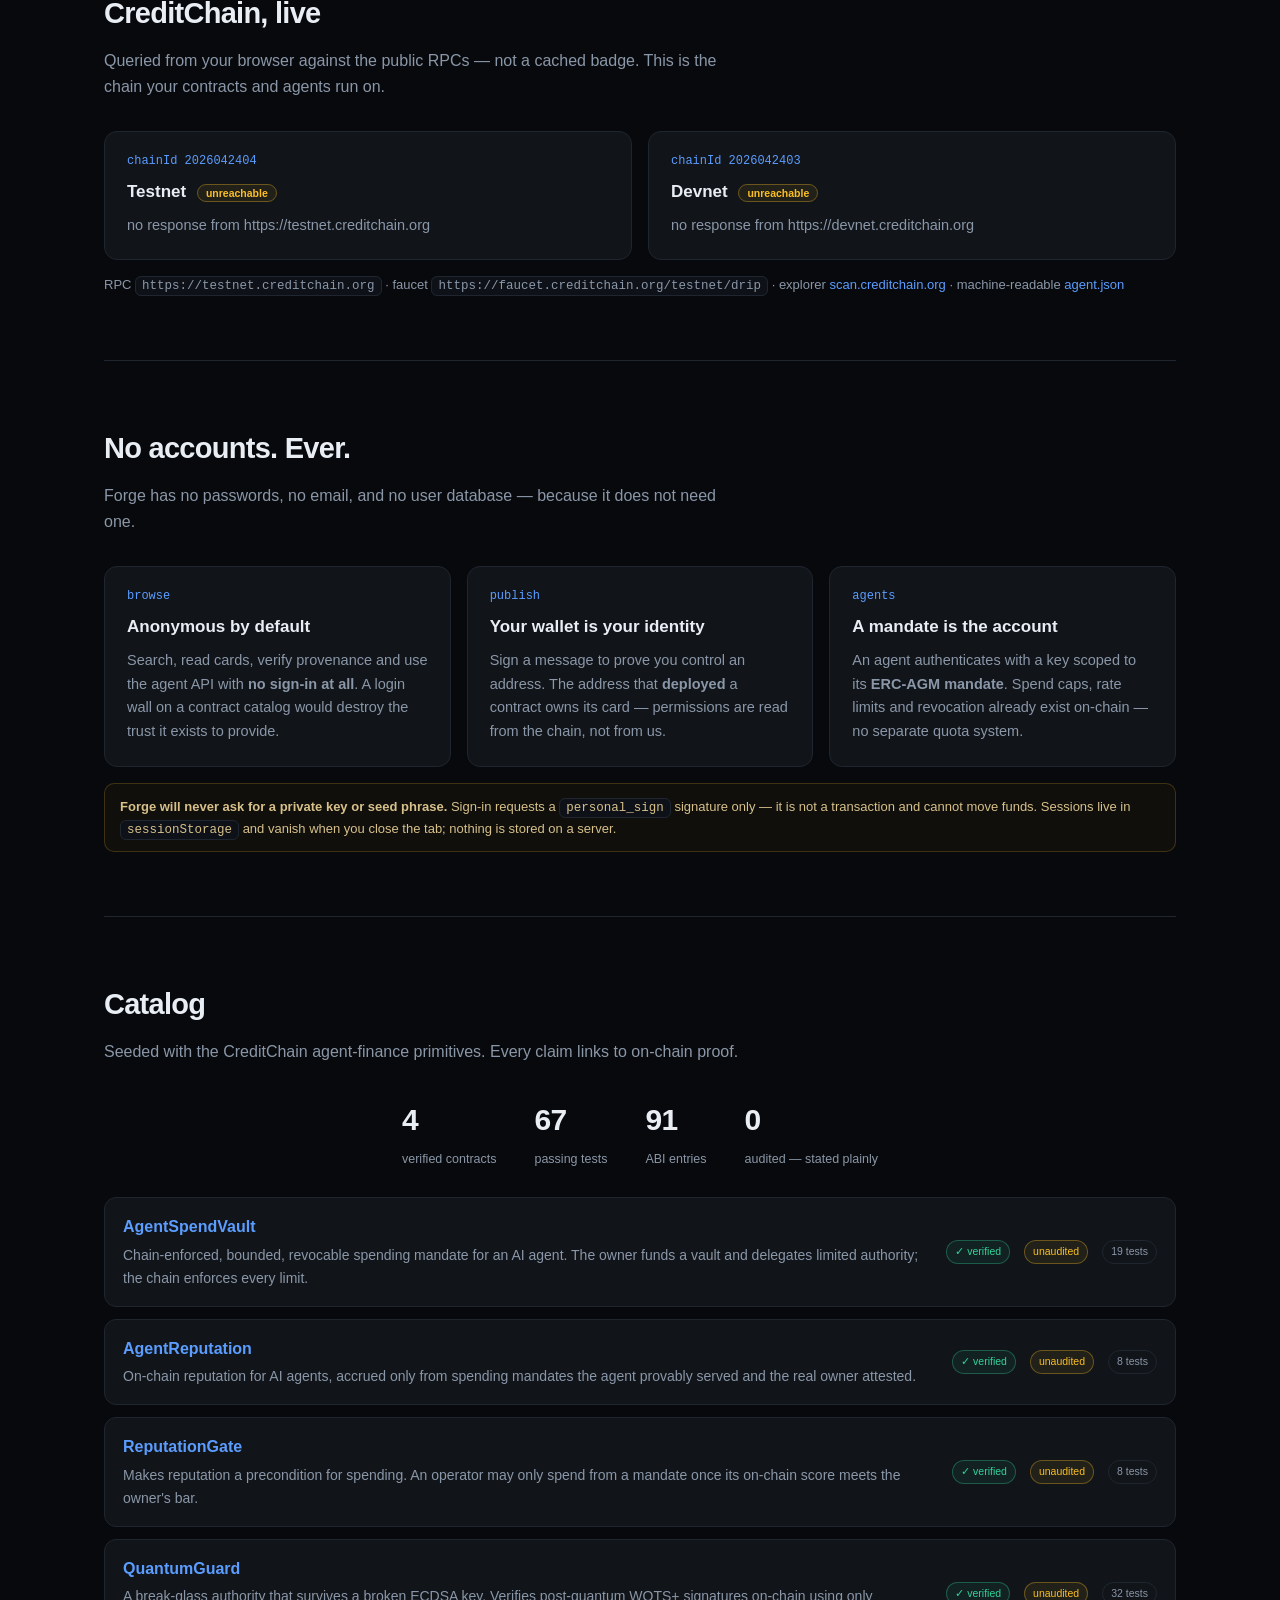
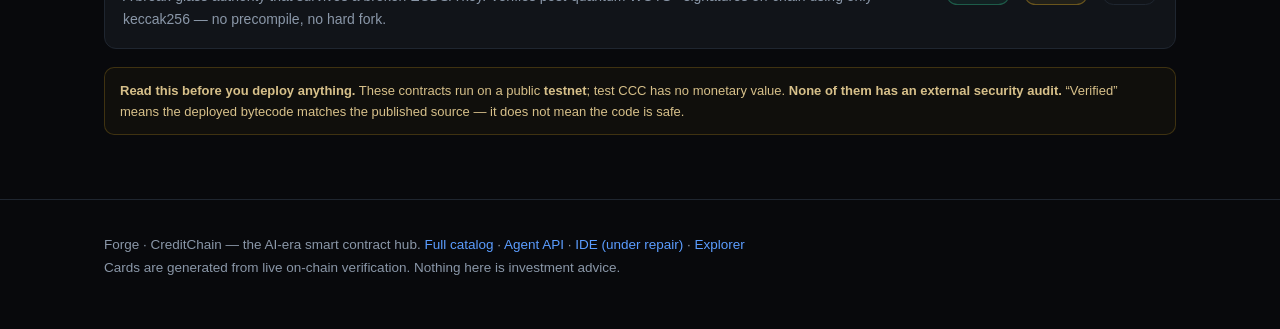
==== commit ac36ad3b: "fix: repoint the live-proof reads at the Argos deployments The homepage read mandates from the pre-A" ====
--- a/index.html
+++ b/index.html
@@ -219,7 +219,7 @@
     </div>
 
     <p class="sub" style="margin-top:20px">
-      Live at <code>0x20Fbd46DeEd5EEDEB6e5c87eeB31924e9CA312ad</code> — source-verified, bytecode hash matched.
+      Live at <code>0x63B76f6080f2CdF0bed1bD3999c5A34955956b3a</code> — source-verified, bytecode hash matched.
       Manage keys air-gapped with <code>ccq</code>, which writes no secret to disk, opens no socket
       when signing, and never touches a secp256k1 key.
     </p>
@@ -320,7 +320,7 @@
 // Live proof: read every mandate straight from the vault. If the chain is
 // unreachable we say so — we never show a cached number as if it were live.
 (async function(){
-  const VAULT="0xcA03Dc4665A8C3603cb4Fd5Ce71Af9649dC00d44";
+  const VAULT="0xE50680e68451A07810205d0258eb567470Bdf994";
   const call=(data)=>rpc("https://testnet.creditchain.org","eth_call",[{to:VAULT,data},"latest"]);
   const w=(h,i)=>h.slice(2+i*64,2+(i+1)*64);
   try{
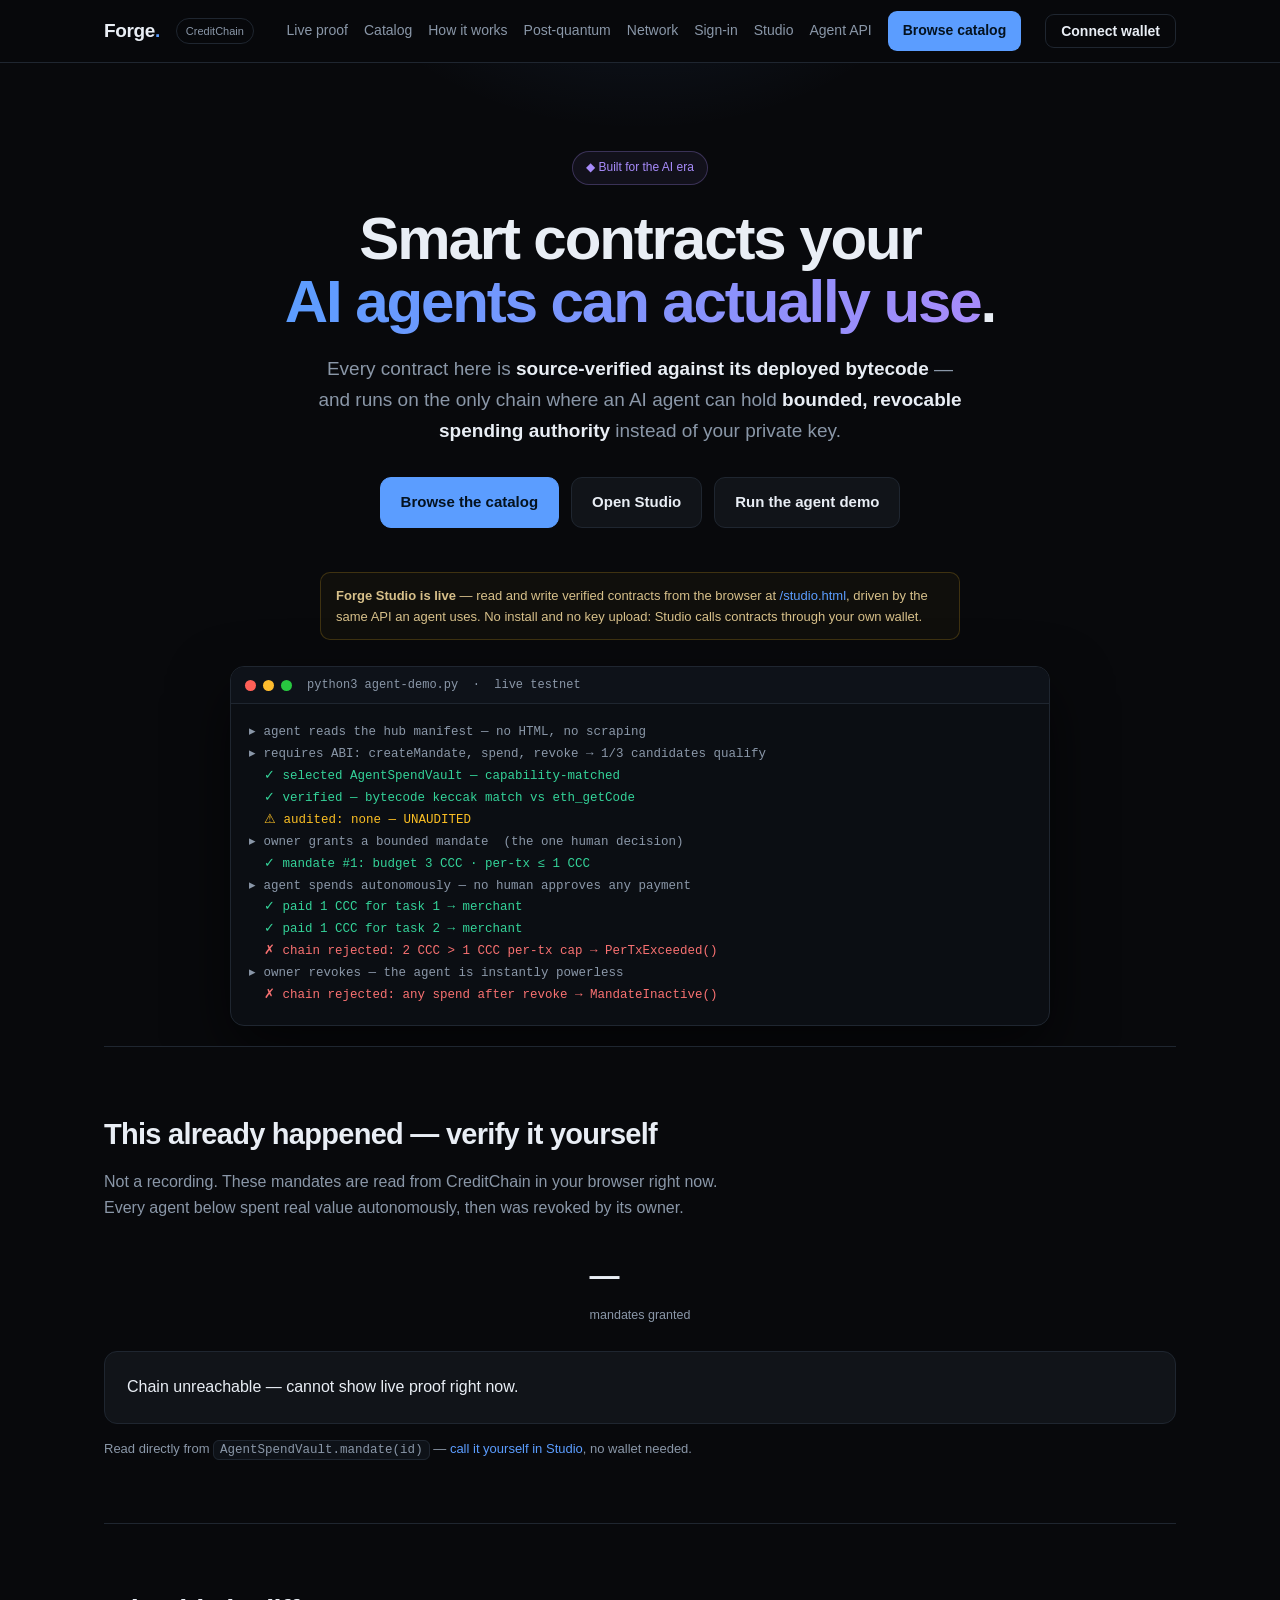
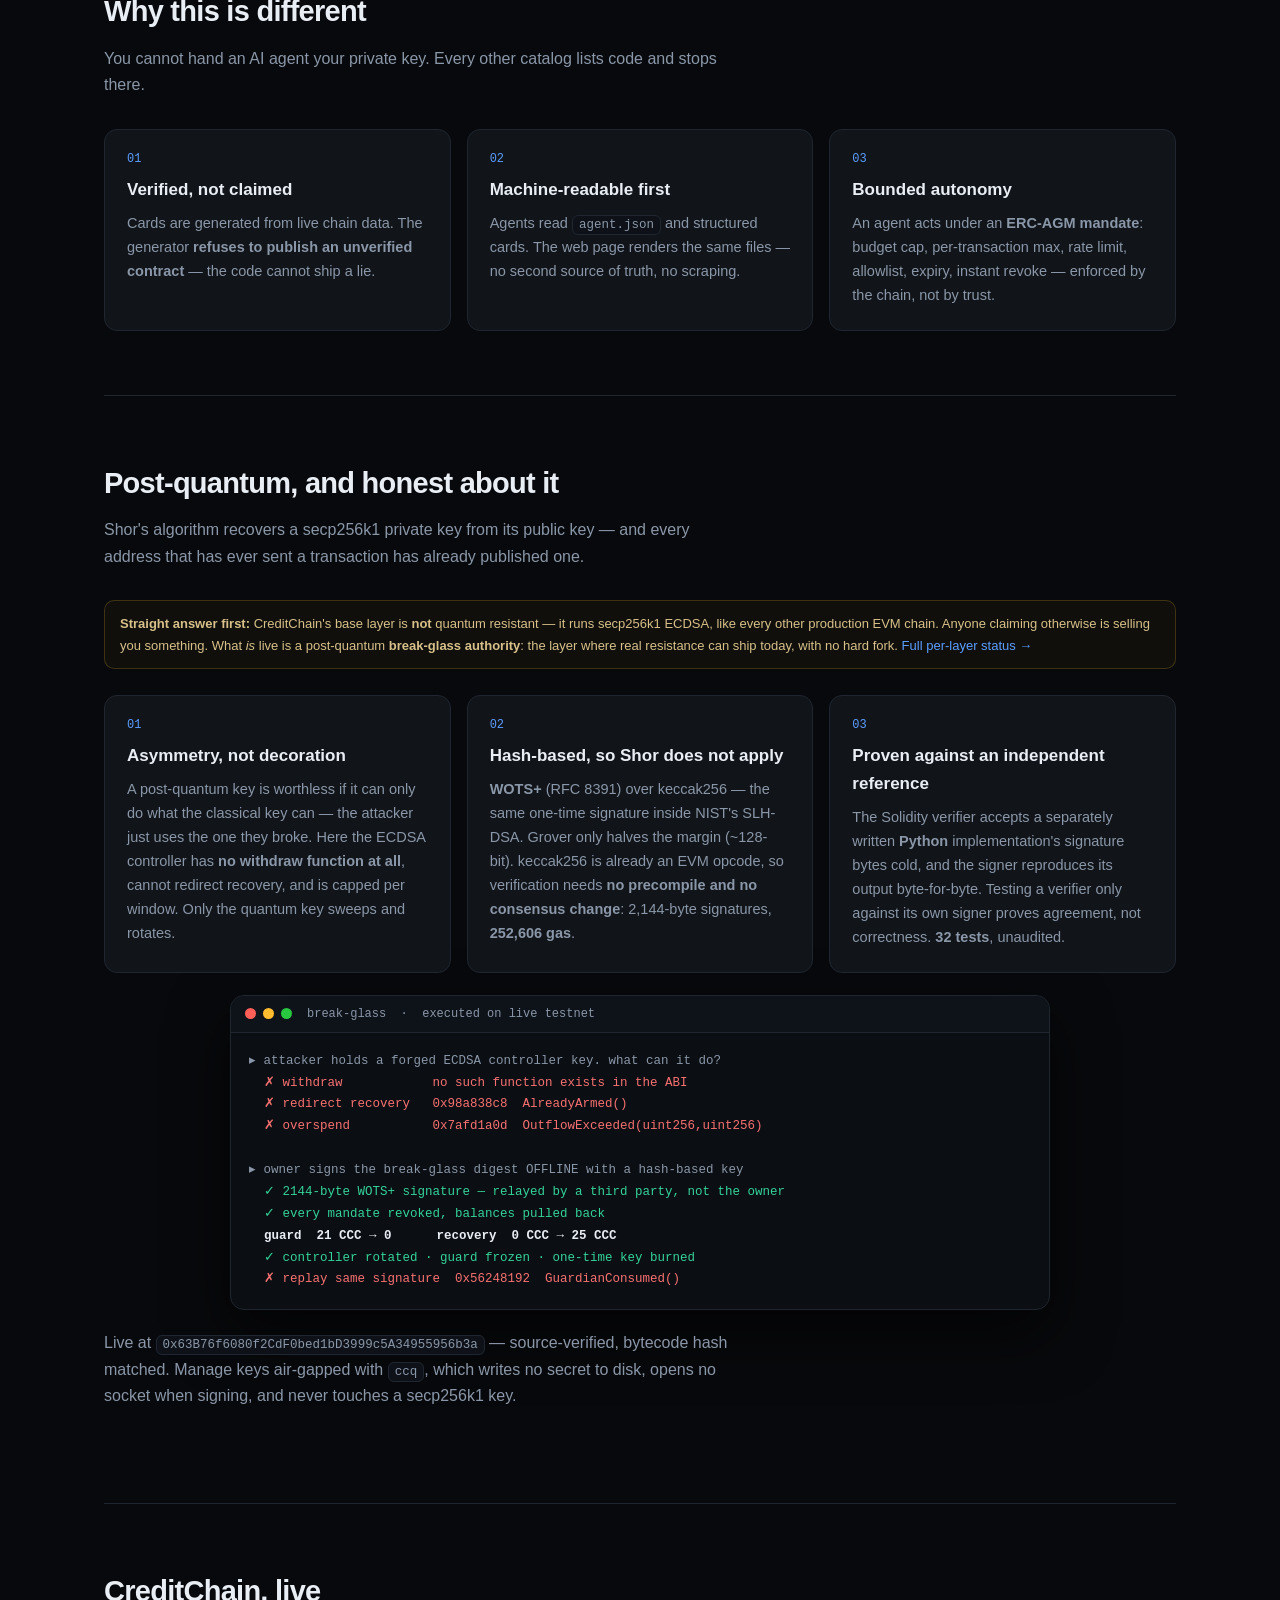
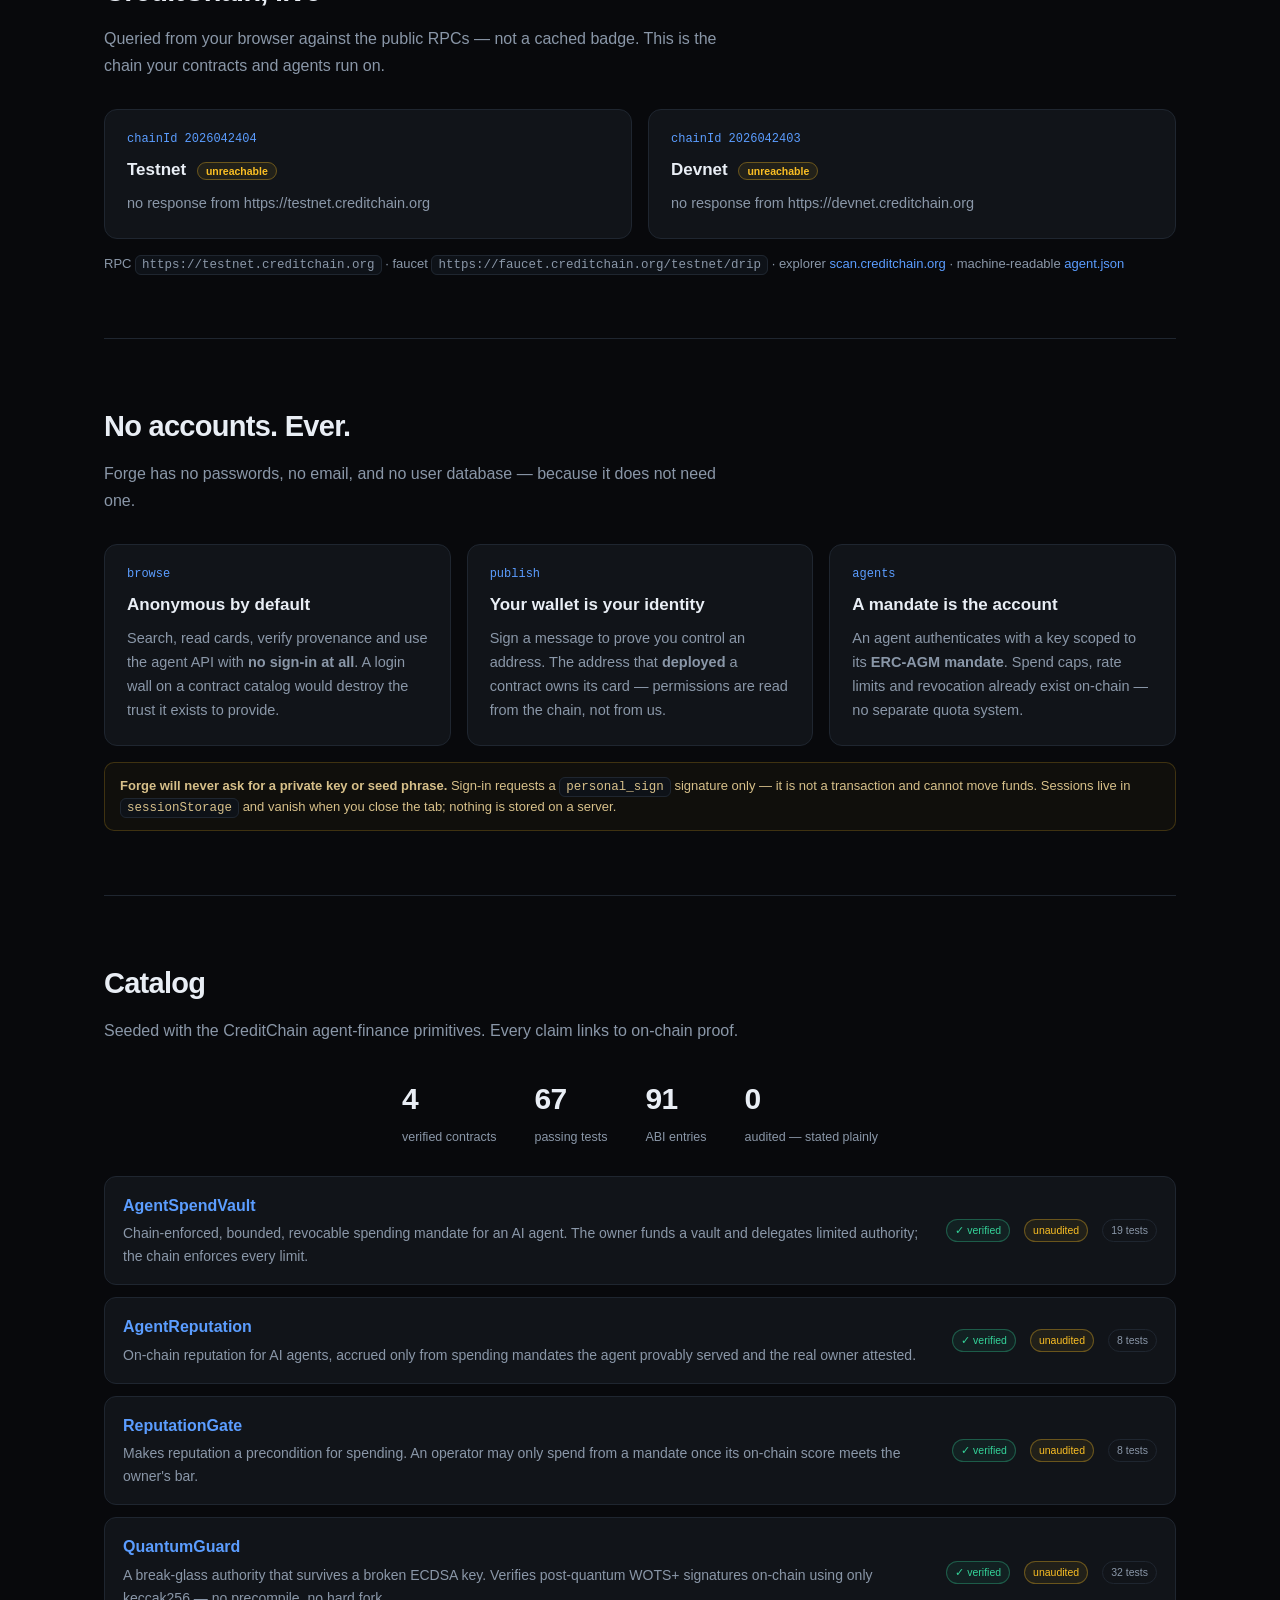
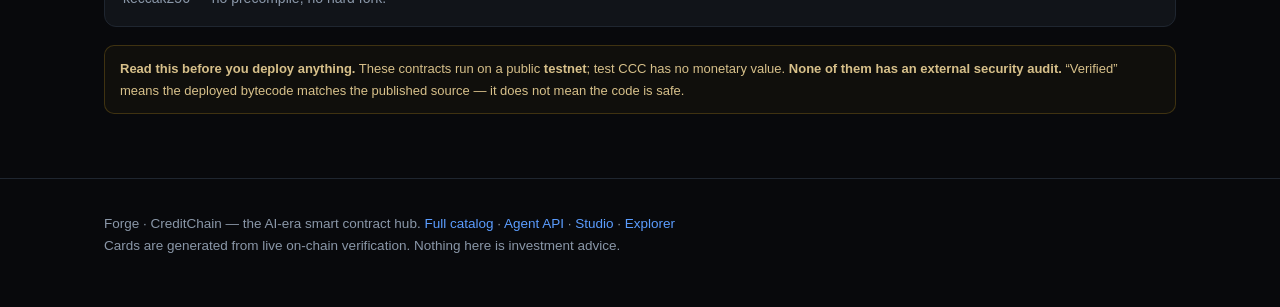
==== commit 8c142524: "retire the Remix IDE build, leaving the hub as the site forge.creditchain.org shipped 113 MB of Remi" ====
--- a/index.html
+++ b/index.html
@@ -115,8 +115,7 @@
     <div class="disc" style="max-width:640px;margin:0 auto 26px;text-align:left">
       <b>Forge Studio is live</b> — read and write verified contracts from the browser at
       <a href="/studio.html">/studio.html</a>, driven by the same API an agent uses.
-      The legacy Remix-based editor at <a href="/ide/">/ide/</a> does not start (a pre-existing
-      build fault) and is being replaced by Studio.
+      No install and no key upload: Studio calls contracts through your own wallet.
     </div>
 
     <div class="terminal">
@@ -180,7 +179,7 @@
       secp256k1 ECDSA, like every other production EVM chain. Anyone claiming otherwise is selling you
       something. What <i>is</i> live is a post-quantum <b>break-glass authority</b>: the layer where
       real resistance can ship today, with no hard fork.
-      <a href="https://github.com/finalverse/creditchain/blob/main/docs/quantum/QUANTUM-RESISTANCE.md">Full per-layer status →</a>
+      <a href="https://creditchain.org/quantum">Full per-layer status →</a>
     </div>
 
     <div class="grid3">
@@ -279,7 +278,7 @@
 <footer><div class="wrap">
   Forge · CreditChain — the AI-era smart contract hub.
   <a href="hub/">Full catalog</a> · <a href="hub/api/agent.json">Agent API</a> ·
-  <a href="/ide/">IDE (under repair)</a> · <a href="https://scan.creditchain.org">Explorer</a><br>
+  <a href="/studio.html">Studio</a> · <a href="https://scan.creditchain.org">Explorer</a><br>
   Cards are generated from live on-chain verification. Nothing here is investment advice.
 </div></footer>
 
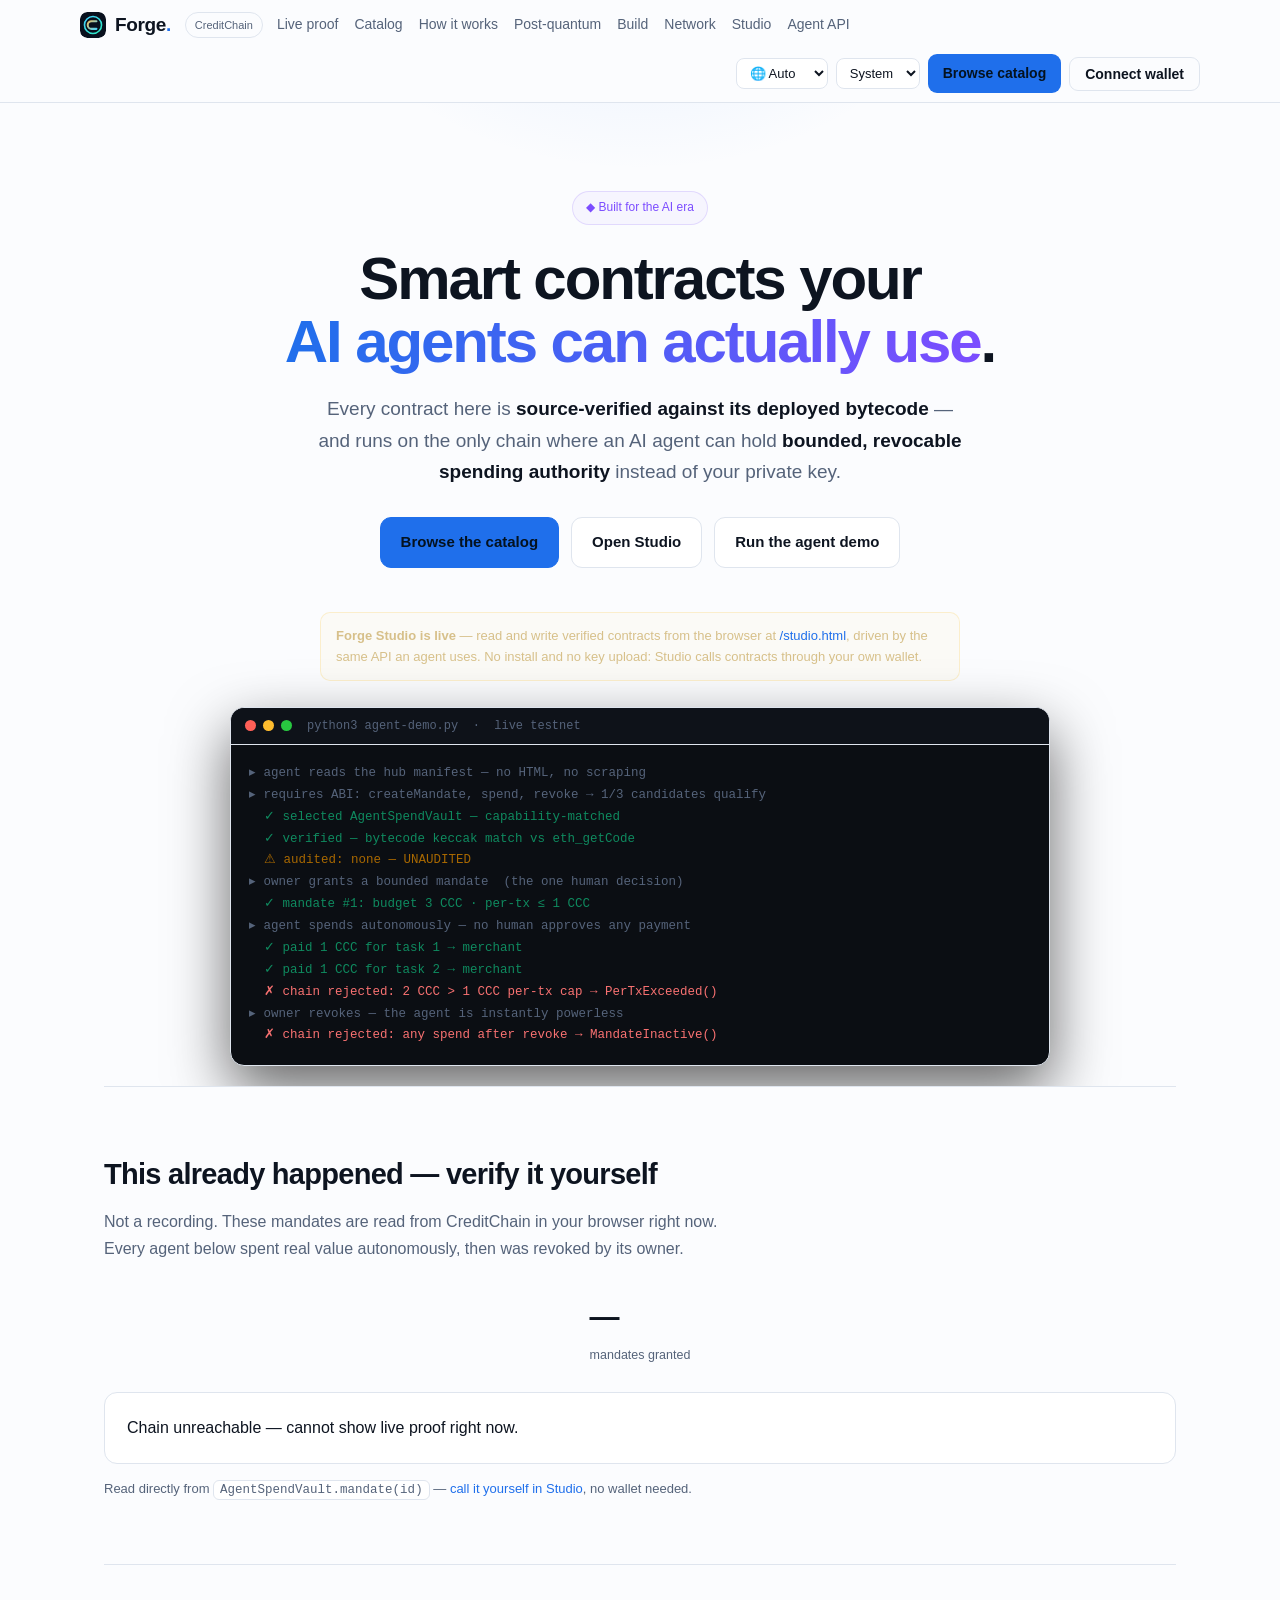
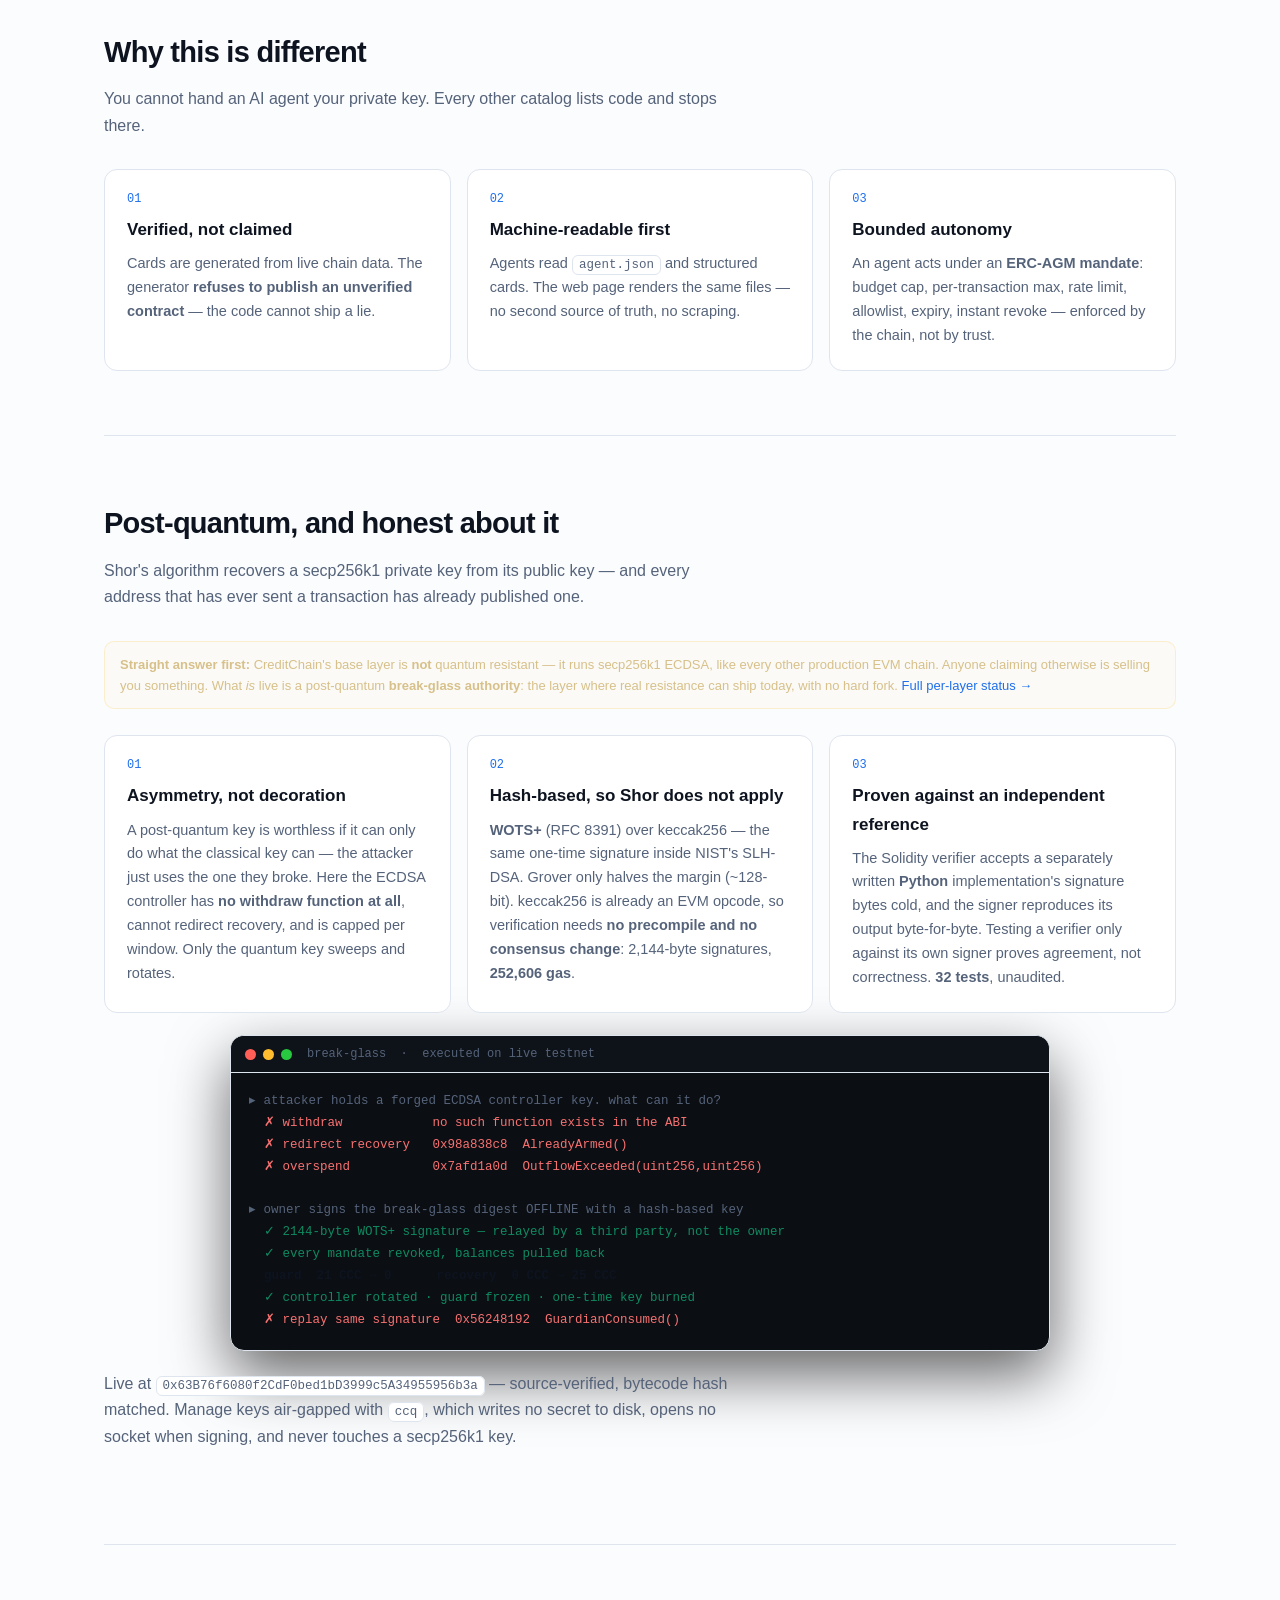
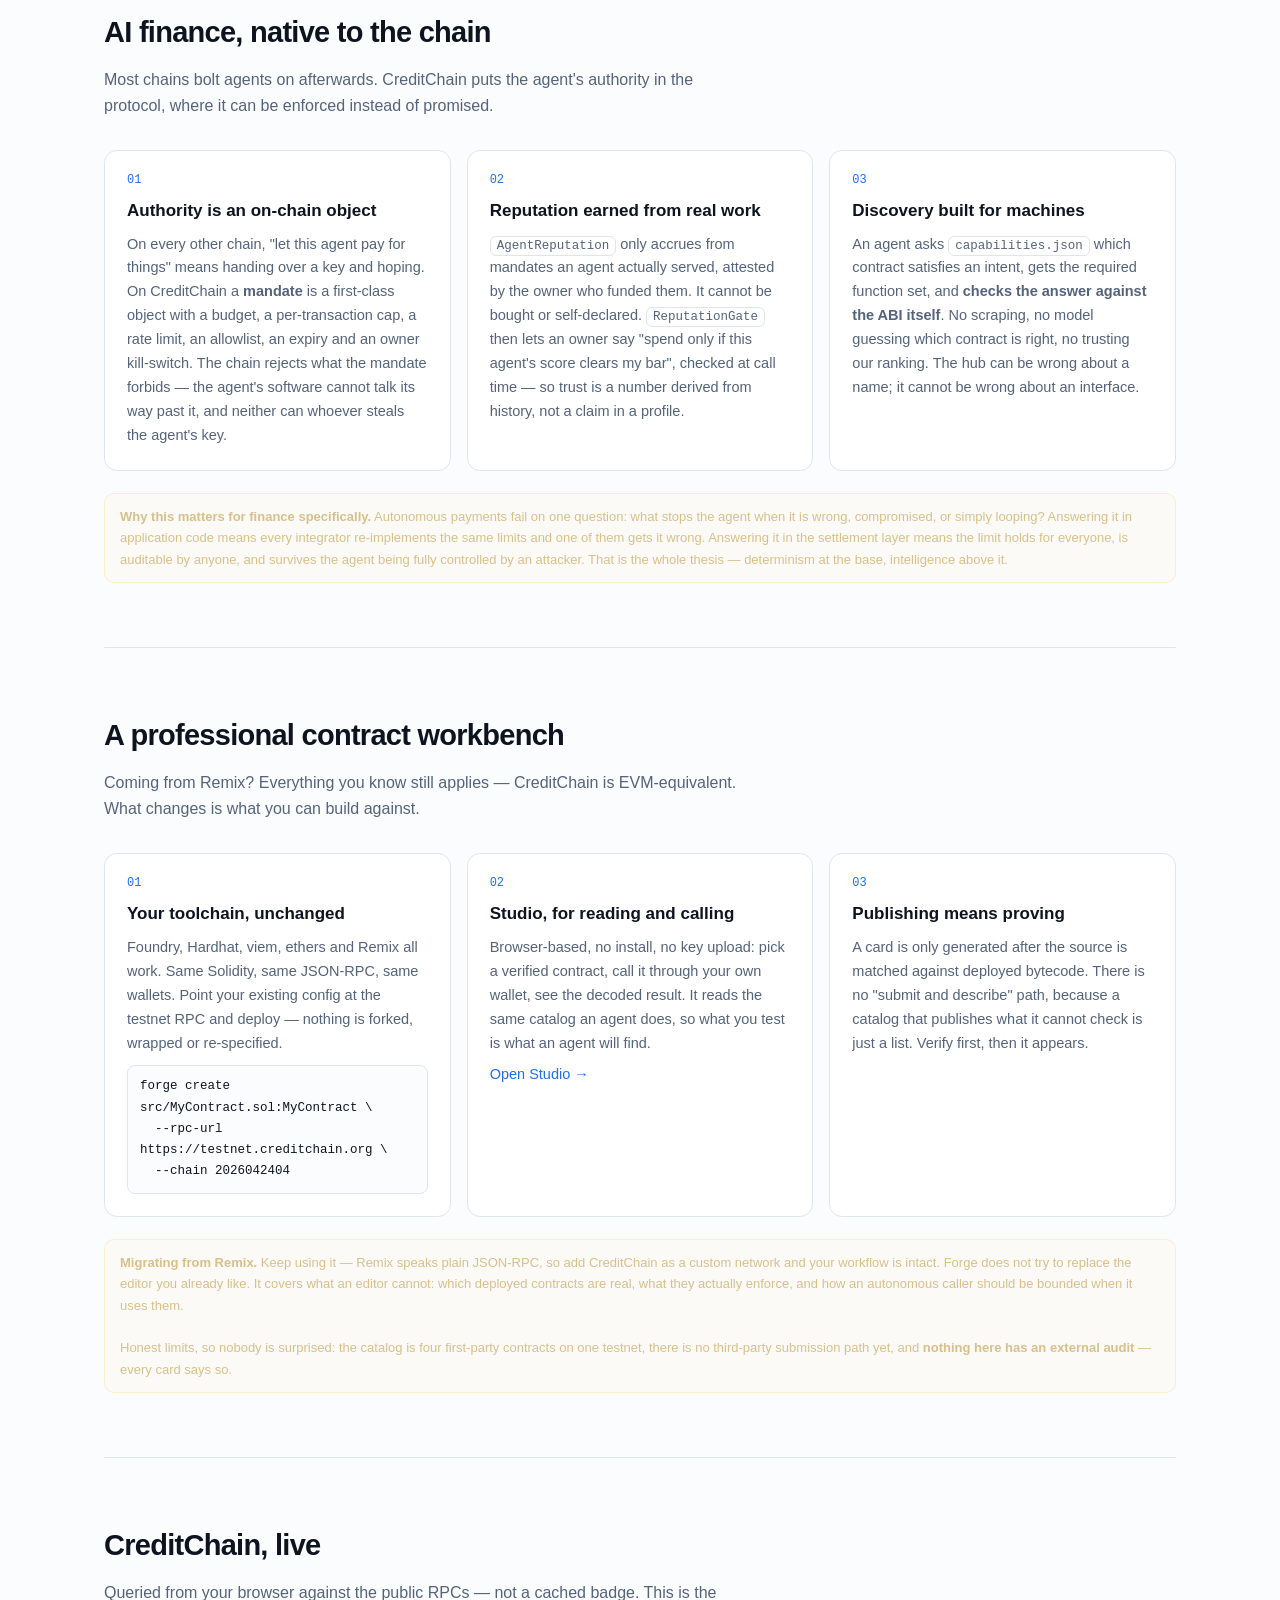
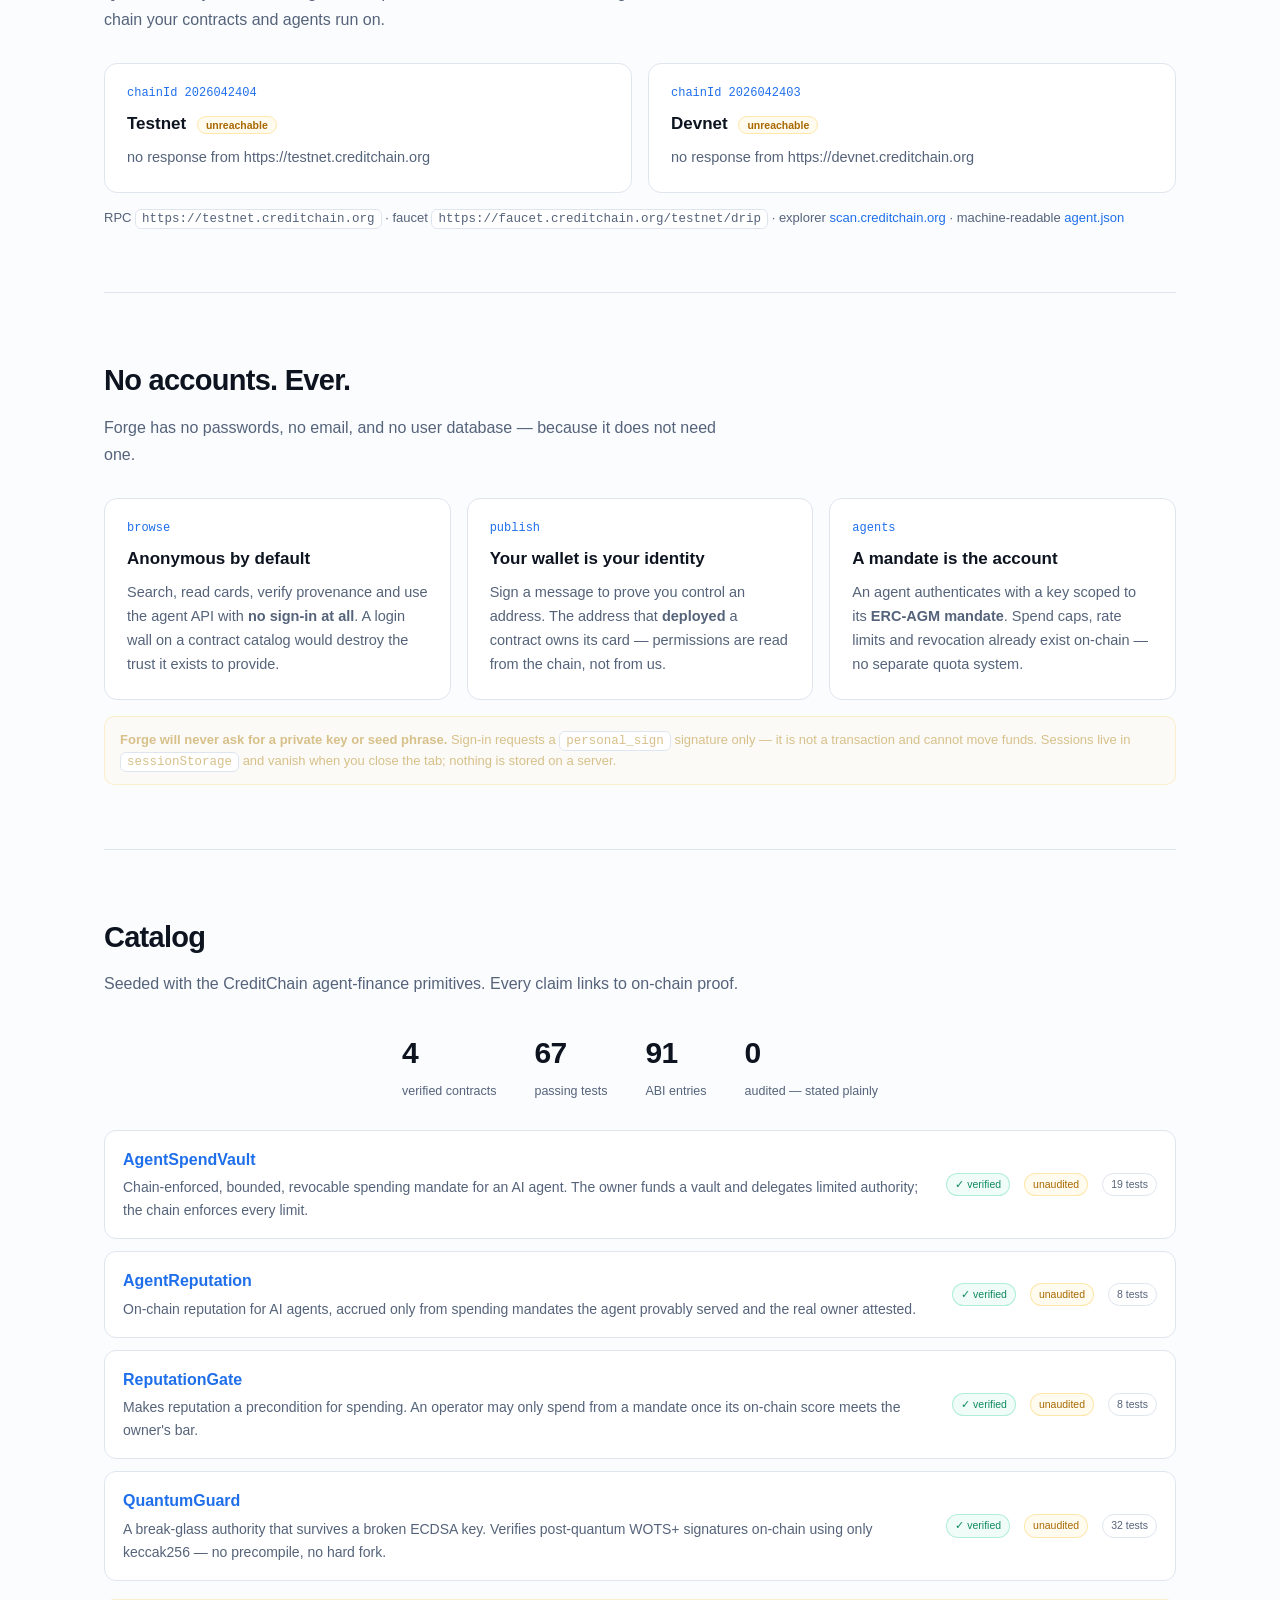
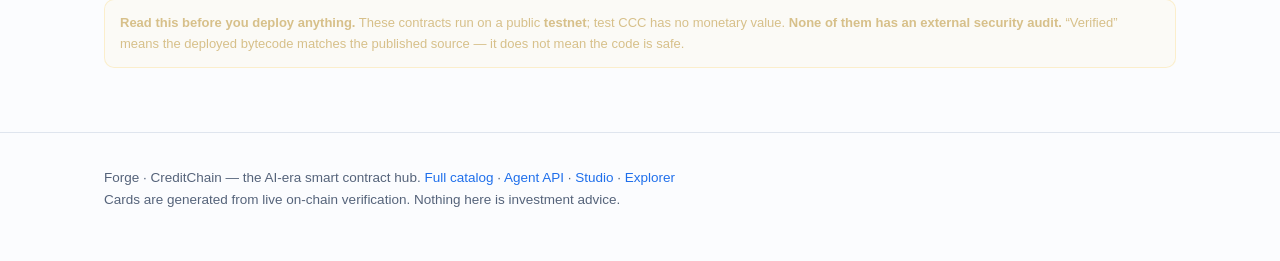
==== commit b1ec79f4: "site: CreditChain identity, themes, locales, and a responsive bar Identity. The tab icon was still R" ====
--- a/index.html
+++ b/index.html
@@ -4,11 +4,25 @@
 <meta charset="utf-8">
 <meta name="viewport" content="width=device-width, initial-scale=1">
 <title>Forge — where AI agents build and use smart contracts</title>
+<link rel="icon" href="/favicon.svg" type="image/svg+xml">
+<link rel="apple-touch-icon" href="/creditchain-mark.svg">
 <meta name="description" content="The contract hub for the AI era: every contract source-verified on-chain, and usable by an AI agent under a spending limit the blockchain enforces.">
 <style>
   :root{--bg:#08090c;--panel:#111419;--line:#1f2630;--ink:#e9eef5;--dim:#8a97a8;
     --acc:#5b9dff;--acc2:#a78bfa;--ok:#34d399;--warn:#fbbf24;
-    --mono:ui-monospace,SFMono-Regular,Menlo,monospace}
+    --head:#08090cd9;--shadow:0 8px 30px #0008;
+    --mono:ui-monospace,SFMono-Regular,Menlo,monospace;color-scheme:dark}
+  /* Light palette. Applied when the reader asks for it, or when the OS asks and
+     they have not overridden it. Every colour is redefined, so nothing inherits
+     a dark value into a light page. */
+  :root[data-theme="light"]{--bg:#fbfcfe;--panel:#ffffff;--line:#dfe5ee;--ink:#0d1420;
+    --dim:#55637a;--acc:#1f6feb;--acc2:#7c4dff;--ok:#0f8a5f;--warn:#a86800;
+    --head:#fbfcfed9;--shadow:0 8px 30px #0d142012;color-scheme:light}
+  @media (prefers-color-scheme:light){
+    :root:not([data-theme="dark"]){--bg:#fbfcfe;--panel:#ffffff;--line:#dfe5ee;--ink:#0d1420;
+      --dim:#55637a;--acc:#1f6feb;--acc2:#7c4dff;--ok:#0f8a5f;--warn:#a86800;
+      --head:#fbfcfed9;--shadow:0 8px 30px #0d142012;color-scheme:light}
+  }
   *{box-sizing:border-box}
   html{scroll-behavior:smooth}
   body{margin:0;background:var(--bg);color:var(--ink);
@@ -16,9 +30,27 @@
     -webkit-font-smoothing:antialiased}
   a{color:var(--acc);text-decoration:none}a:hover{text-decoration:underline}
   .wrap{max-width:1120px;margin:0 auto;padding:0 24px}
-  header{position:sticky;top:0;z-index:20;background:#08090cd9;backdrop-filter:blur(12px);
+  header{position:sticky;top:0;z-index:20;background:var(--head);backdrop-filter:blur(12px);
     border-bottom:1px solid var(--line)}
-  .bar{display:flex;align-items:center;gap:16px;height:62px}
+  .bar{display:flex;align-items:center;gap:14px;min-height:62px;flex-wrap:wrap;padding:9px 0}
+  .brand{display:flex;align-items:center;gap:9px;text-decoration:none;color:var(--ink)}
+  .brand:hover{text-decoration:none}
+  .brand img{width:26px;height:26px;border-radius:7px;display:block}
+  .navlinks{display:flex;align-items:center;gap:16px;flex-wrap:wrap}
+  .barctl{display:flex;align-items:center;gap:8px;margin-left:auto}
+  .sel{background:var(--panel);color:var(--ink);border:1px solid var(--line);
+    border-radius:8px;padding:6px 9px;font-size:13px;font-family:inherit;cursor:pointer}
+  .menu{display:none;position:relative}
+  .menu>summary{list-style:none;cursor:pointer;border:1px solid var(--line);
+    background:var(--panel);border-radius:8px;padding:7px 11px;font-size:14px;color:var(--ink)}
+  .menu>summary::-webkit-details-marker{display:none}
+  .sheet{display:flex;flex-direction:column;gap:2px;position:absolute;right:0;top:calc(100% + 9px);
+    min-width:220px;background:var(--panel);border:1px solid var(--line);border-radius:12px;
+    padding:8px 14px 12px;box-shadow:var(--shadow);z-index:30}
+  .sheet .nav{padding:9px 2px;font-size:15px;border-bottom:1px solid var(--line)}
+  .sheet .nav:last-child{border-bottom:none}
+  @media (max-width:1040px){ .navlinks{display:none} .menu{display:block} }
+  @media (max-width:560px){ .tag{display:none} .cta{padding:7px 12px;font-size:13px} }
   .logo{font-weight:750;font-size:19px;letter-spacing:-.02em}.logo span{color:var(--acc)}
   .tag{font-size:11px;color:var(--dim);border:1px solid var(--line);padding:3px 9px;border-radius:99px}
   .grow{flex:1}
@@ -48,6 +80,8 @@
     background:#0e1219}
   .dot{width:11px;height:11px;border-radius:50%}
   .tt{margin-left:8px;font:12px var(--mono);color:var(--dim)}
+  .code{font:12.5px/1.7 var(--mono);color:var(--ink);background:var(--bg);
+    border:1px solid var(--line);border-radius:8px;padding:10px 12px;overflow-x:auto}
   pre{margin:0;padding:18px;font:12.5px/1.75 var(--mono);overflow-x:auto;white-space:pre}
   .g{color:var(--ok)}.r{color:#f87171}.y{color:var(--warn)}.d{color:var(--dim)}.b{color:var(--ink);font-weight:700}
 
@@ -73,29 +107,150 @@
   .badge{font-size:10.5px;padding:2px 8px;border-radius:99px;border:1px solid;white-space:nowrap}
   .b-ok{color:var(--ok);border-color:#34d39955;background:#34d39912}
   .b-warn{color:var(--warn);border-color:#fbbf2455;background:#fbbf2412}
-  code{font:12.5px var(--mono);background:#0e1218;border:1px solid var(--line);
+  code{font:12.5px var(--mono);background:var(--panel);border:1px solid var(--line);
     padding:2px 6px;border-radius:6px}
   footer{border-top:1px solid var(--line);padding:34px 0 50px;color:var(--dim);font-size:13.5px}
   .disc{border:1px solid #fbbf2433;background:#fbbf2409;color:#d7c08a;padding:12px 15px;
     border-radius:10px;font-size:13px;margin-top:18px}
 </style>
+<script>
+/* Locale + theme.
+   Both are applied before first paint where possible, so a reader who chose
+   light does not get a dark flash, and a Chinese reader does not see English
+   swapped out under them.
+
+   Coverage is deliberate rather than total: navigation, controls, headings and
+   ledes are translated. Long body copy stays in English for now — a wrong
+   translation of a sentence about custody or audit status is worse than an
+   untranslated one, and these are finance claims. */
+const I18N = {
+  en: {
+    navProof:"Live proof", navCatalog:"Catalog", navHow:"How it works",
+    navQuantum:"Post-quantum", navBuild:"Build", navNetwork:"Network",
+    navStudio:"Studio", navAgentApi:"Agent API",
+    ctaBrowse:"Browse catalog", ctaConnect:"Connect wallet",
+    themeSystem:"System", themeDark:"Dark", themeLight:"Light",
+    aiTitle:"AI finance, native to the chain",
+    aiLede:"Most chains bolt agents on afterwards. CreditChain puts the agent's authority in the protocol, where it can be enforced instead of promised.",
+    buildTitle:"A professional contract workbench",
+    buildLede:"Coming from Remix? Everything you know still applies — CreditChain is EVM-equivalent. What changes is what you can build against.",
+  },
+  zh: {
+    navProof:"链上实证", navCatalog:"合约目录", navHow:"工作原理",
+    navQuantum:"后量子", navBuild:"开发", navNetwork:"网络",
+    navStudio:"Studio", navAgentApi:"Agent API",
+    ctaBrowse:"浏览目录", ctaConnect:"连接钱包",
+    themeSystem:"跟随系统", themeDark:"深色", themeLight:"浅色",
+    aiTitle:"AI 金融，原生于链",
+    aiLede:"多数公链把 AI 代理作为事后附加。CreditChain 把代理的权限写进协议，使其可被强制执行，而非仅靠承诺。",
+    buildTitle:"专业的合约开发工作台",
+    buildLede:"从 Remix 迁移？你已掌握的一切依然适用 —— CreditChain 与 EVM 等价。改变的是你可以基于什么来构建。",
+  },
+  es: {
+    navProof:"Prueba en vivo", navCatalog:"Catalogo", navHow:"Como funciona",
+    navQuantum:"Post-cuantico", navBuild:"Construir", navNetwork:"Red",
+    navStudio:"Studio", navAgentApi:"Agent API",
+    ctaBrowse:"Ver catalogo", ctaConnect:"Conectar wallet",
+    themeSystem:"Sistema", themeDark:"Oscuro", themeLight:"Claro",
+    aiTitle:"Finanzas con IA, nativas de la cadena",
+    aiLede:"La mayoria de las cadenas anaden agentes despues. CreditChain pone la autoridad del agente en el protocolo, donde se puede exigir en lugar de prometer.",
+    buildTitle:"Un banco de trabajo profesional para contratos",
+    buildLede:"Vienes de Remix? Todo lo que sabes sigue aplicando — CreditChain es equivalente a EVM. Lo que cambia es contra que puedes construir.",
+  },
+};
+
+function pickLocale(stored){
+  if(stored && stored !== "auto" && I18N[stored]) return stored;
+  const nav = (navigator.languages || [navigator.language || "en"]).map(l => l.toLowerCase());
+  for(const l of nav){
+    if(l.startsWith("zh")) return "zh";
+    if(l.startsWith("es")) return "es";
+    if(l.startsWith("en")) return "en";
+  }
+  return "en";
+}
+
+function applyLocale(code){
+  const dict = I18N[code] || I18N.en;
+  document.documentElement.lang = code;
+  for(const el of document.querySelectorAll("[data-i18n]")){
+    const v = dict[el.dataset.i18n] ?? I18N.en[el.dataset.i18n];
+    if(v != null) el.textContent = v;
+  }
+}
+
+function applyTheme(mode){
+  // "system" means: remove the override and let prefers-color-scheme decide.
+  if(mode === "system") document.documentElement.removeAttribute("data-theme");
+  else document.documentElement.setAttribute("data-theme", mode);
+}
+
+(function(){
+  let storedTheme = "system", storedLang = "auto";
+  try{ storedTheme = localStorage.getItem("forge.theme") || "system";
+       storedLang  = localStorage.getItem("forge.lang")  || "auto"; }catch(e){}
+  applyTheme(storedTheme);
+  document.addEventListener("DOMContentLoaded", () => {
+    applyLocale(pickLocale(storedLang));
+    const t = document.getElementById("theme"), l = document.getElementById("lang");
+    if(t){ t.value = storedTheme;
+      t.addEventListener("change", e => { applyTheme(e.target.value);
+        try{ localStorage.setItem("forge.theme", e.target.value); }catch(err){} }); }
+    if(l){ l.value = storedLang;
+      l.addEventListener("change", e => { applyLocale(pickLocale(e.target.value));
+        try{ localStorage.setItem("forge.lang", e.target.value); }catch(err){} }); }
+  });
+})();
+</script>
 </head>
 <body>
 <header><div class="wrap bar">
-  <span class="logo">Forge<span>.</span></span>
-  <span class="tag">CreditChain</span>
-  <div class="grow"></div>
-  <a class="nav" href="#proof">Live proof</a>
-  <a class="nav" href="#catalog">Catalog</a>
-  <a class="nav" href="#how">How it works</a>
-  <a class="nav" href="#quantum">Post-quantum</a>
-  <a class="nav" href="#network">Network</a>
-  <a class="nav" href="#auth">Sign-in</a>
-  <a class="nav" href="/studio.html">Studio</a>
-  <a class="nav" href="hub/api/agent.json">Agent API</a>
-  <a class="cta" href="hub/">Browse catalog</a>
-  <button id="siwe" class="cta" style="border:1px solid var(--line);background:transparent;color:var(--ink);cursor:pointer;margin-left:8px">Connect wallet</button>
-</div></header>
+    <a class="brand" href="/">
+      <img src="/favicon.svg" alt="CreditChain" width="26" height="26">
+      <span class="logo">Forge<span>.</span></span>
+    </a>
+    <span class="tag">CreditChain</span>
+
+    <nav class="navlinks">
+      <a class="nav" href="#proof" data-i18n="navProof"></a>
+      <a class="nav" href="#catalog" data-i18n="navCatalog"></a>
+      <a class="nav" href="#how" data-i18n="navHow"></a>
+      <a class="nav" href="#quantum" data-i18n="navQuantum"></a>
+      <a class="nav" href="#build" data-i18n="navBuild"></a>
+      <a class="nav" href="#network" data-i18n="navNetwork"></a>
+      <a class="nav" href="/studio.html" data-i18n="navStudio"></a>
+      <a class="nav" href="hub/api/agent.json" data-i18n="navAgentApi"></a>
+    </nav>
+
+    <div class="barctl">
+      <select id="lang" class="sel" aria-label="Language">
+        <option value="auto">🌐 Auto</option>
+        <option value="en">English</option>
+        <option value="zh">简体中文</option>
+        <option value="es">Español</option>
+      </select>
+      <select id="theme" class="sel" aria-label="Theme">
+        <option value="system" data-i18n="themeSystem"></option>
+        <option value="dark" data-i18n="themeDark"></option>
+        <option value="light" data-i18n="themeLight"></option>
+      </select>
+      <a class="cta" href="hub/" data-i18n="ctaBrowse"></a>
+      <button id="siwe" class="cta" style="border:1px solid var(--line);background:transparent;color:var(--ink);cursor:pointer" data-i18n="ctaConnect"></button>
+      <details class="menu">
+        <summary>☰</summary>
+        <div class="sheet">
+        <a class="nav" href="#proof" data-i18n="navProof"></a>
+        <a class="nav" href="#catalog" data-i18n="navCatalog"></a>
+        <a class="nav" href="#how" data-i18n="navHow"></a>
+        <a class="nav" href="#quantum" data-i18n="navQuantum"></a>
+        <a class="nav" href="#build" data-i18n="navBuild"></a>
+        <a class="nav" href="#network" data-i18n="navNetwork"></a>
+        <a class="nav" href="/studio.html" data-i18n="navStudio"></a>
+        <a class="nav" href="hub/api/agent.json" data-i18n="navAgentApi"></a>
+        </div>
+      </details>
+    </div>
+  </div></header>
 
 <div class="wrap">
   <section class="hero" style="border:none">
@@ -222,6 +377,60 @@
       Manage keys air-gapped with <code>ccq</code>, which writes no secret to disk, opens no socket
       when signing, and never touches a secp256k1 key.
     </p>
+  </section>
+
+  <section id="ai">
+    <h2 data-i18n="aiTitle">AI finance, native to the chain</h2>
+    <p class="sub" data-i18n="aiLede">Most chains bolt agents on afterwards. CreditChain puts the agent's authority in the protocol, where it can be enforced instead of promised.</p>
+
+    <div class="grid3">
+      <div class="card"><div class="num">01</div><h3>Authority is an on-chain object</h3>
+        <p>On every other chain, "let this agent pay for things" means handing over a key and hoping. On CreditChain a <b>mandate</b> is a first-class object with a budget, a per-transaction cap, a rate limit, an allowlist, an expiry and an owner kill-switch. The chain rejects what the mandate forbids — the agent's software cannot talk its way past it, and neither can whoever steals the agent's key.</p></div>
+      <div class="card"><div class="num">02</div><h3>Reputation earned from real work</h3>
+        <p><code>AgentReputation</code> only accrues from mandates an agent actually served, attested by the owner who funded them. It cannot be bought or self-declared. <code>ReputationGate</code> then lets an owner say "spend only if this agent's score clears my bar", checked at call time — so trust is a number derived from history, not a claim in a profile.</p></div>
+      <div class="card"><div class="num">03</div><h3>Discovery built for machines</h3>
+        <p>An agent asks <code>capabilities.json</code> which contract satisfies an intent, gets the required function set, and <b>checks the answer against the ABI itself</b>. No scraping, no model guessing which contract is right, no trusting our ranking. The hub can be wrong about a name; it cannot be wrong about an interface.</p></div>
+    </div>
+
+    <div class="disc" style="margin-top:22px">
+      <b>Why this matters for finance specifically.</b> Autonomous payments fail on
+      one question: what stops the agent when it is wrong, compromised, or simply
+      looping? Answering it in application code means every integrator re-implements
+      the same limits and one of them gets it wrong. Answering it in the settlement
+      layer means the limit holds for everyone, is auditable by anyone, and survives
+      the agent being fully controlled by an attacker. That is the whole thesis —
+      determinism at the base, intelligence above it.
+    </div>
+  </section>
+
+  <section id="build">
+    <h2 data-i18n="buildTitle">A professional contract workbench</h2>
+    <p class="sub" data-i18n="buildLede">Coming from Remix? Everything you know still applies — CreditChain is EVM-equivalent. What changes is what you can build against.</p>
+
+    <div class="grid3">
+      <div class="card"><div class="num">01</div><h3>Your toolchain, unchanged</h3>
+        <p>Foundry, Hardhat, viem, ethers and Remix all work. Same Solidity, same JSON-RPC, same wallets. Point your existing config at the testnet RPC and deploy — nothing is forked, wrapped or re-specified.</p>
+        <div class="code" style="margin-top:10px">forge create src/MyContract.sol:MyContract \<br>
+        &nbsp;&nbsp;--rpc-url https://testnet.creditchain.org \<br>
+        &nbsp;&nbsp;--chain 2026042404</div></div>
+      <div class="card"><div class="num">02</div><h3>Studio, for reading and calling</h3>
+        <p>Browser-based, no install, no key upload: pick a verified contract, call it through your own wallet, see the decoded result. It reads the same catalog an agent does, so what you test is what an agent will find.</p>
+        <p style="margin-top:8px"><a href="/studio.html">Open Studio →</a></p></div>
+      <div class="card"><div class="num">03</div><h3>Publishing means proving</h3>
+        <p>A card is only generated after the source is matched against deployed bytecode. There is no "submit and describe" path, because a catalog that publishes what it cannot check is just a list. Verify first, then it appears.</p></div>
+    </div>
+
+    <div class="disc" style="margin-top:22px">
+      <b>Migrating from Remix.</b> Keep using it — Remix speaks plain JSON-RPC, so
+      add CreditChain as a custom network and your workflow is intact. Forge does
+      not try to replace the editor you already like. It covers what an editor
+      cannot: which deployed contracts are real, what they actually enforce, and
+      how an autonomous caller should be bounded when it uses them.
+      <br><br>
+      Honest limits, so nobody is surprised: the catalog is four first-party
+      contracts on one testnet, there is no third-party submission path yet, and
+      <b>nothing here has an external audit</b> — every card says so.
+    </div>
   </section>
 
   <section id="network">
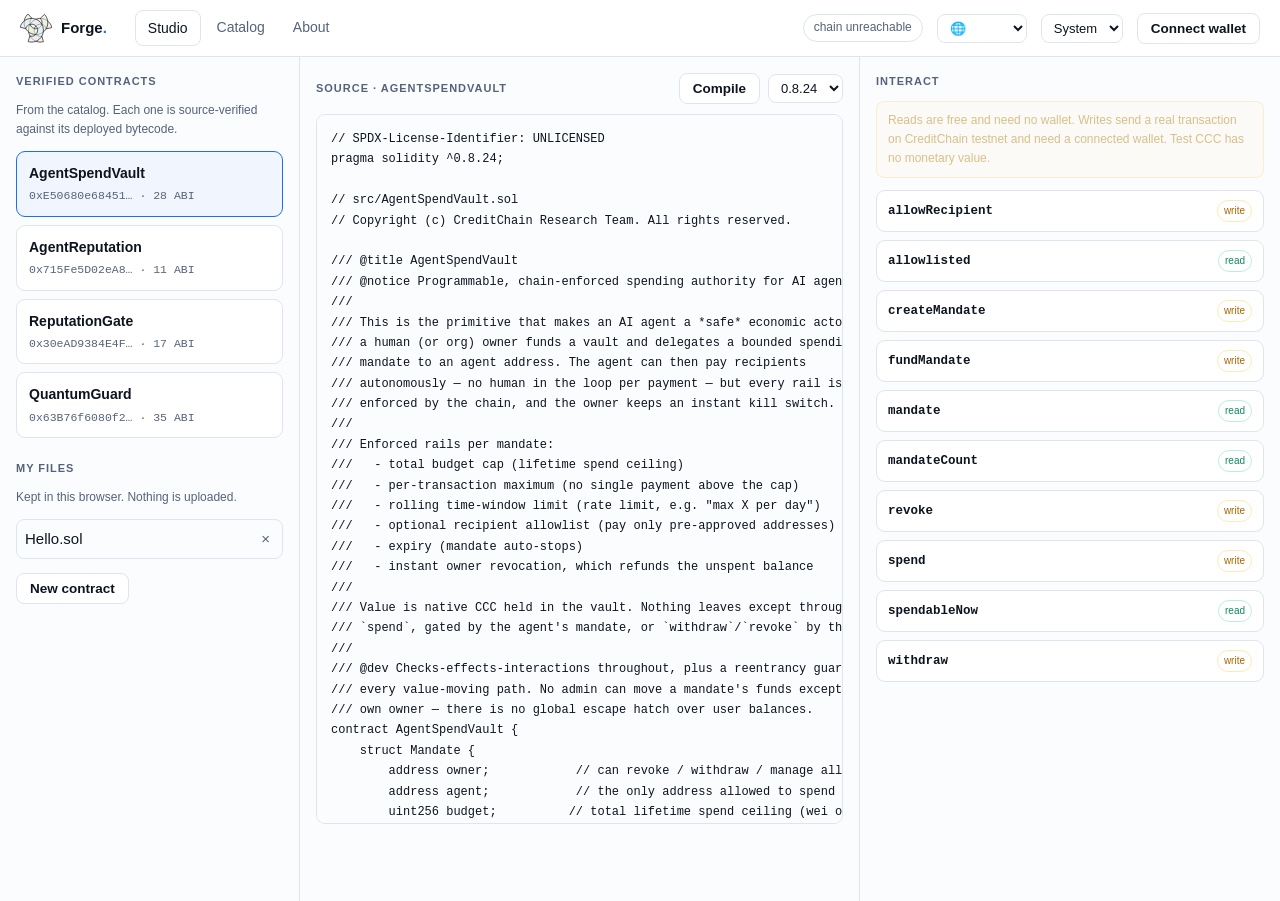
==== commit 43fb5106: "forge: Studio becomes the portal, with a real compile-and-deploy loop Studio was buried at /studio.h" ====
--- a/index.html
+++ b/index.html
@@ -3,604 +3,560 @@
 <head>
 <meta charset="utf-8">
 <meta name="viewport" content="width=device-width, initial-scale=1">
-<title>Forge — where AI agents build and use smart contracts</title>
+<title>Forge Studio — write, compile and deploy on CreditChain</title>
+<script>
+/* Theme is chosen on the landing page and stored in localStorage; every page
+   honours it, so the setting is site-wide rather than per-page. Runs in <head>,
+   before first paint, to avoid a flash of the wrong palette. */
+(function(){try{var m=localStorage.getItem("forge.theme")||"system";
+if(m!=="system")document.documentElement.setAttribute("data-theme",m);}catch(e){}})();
+</script>
 <link rel="icon" href="/favicon.svg" type="image/svg+xml">
-<link rel="apple-touch-icon" href="/creditchain-mark.svg">
-<meta name="description" content="The contract hub for the AI era: every contract source-verified on-chain, and usable by an AI agent under a spending limit the blockchain enforces.">
+<meta name="description" content="Interact with verified CreditChain contracts from the browser — and from an agent, through the same API.">
 <style>
   :root{--bg:#08090c;--panel:#111419;--line:#1f2630;--ink:#e9eef5;--dim:#8a97a8;
-    --acc:#5b9dff;--acc2:#a78bfa;--ok:#34d399;--warn:#fbbf24;
-    --head:#08090cd9;--shadow:0 8px 30px #0008;
-    --mono:ui-monospace,SFMono-Regular,Menlo,monospace;color-scheme:dark}
-  /* Light palette. Applied when the reader asks for it, or when the OS asks and
-     they have not overridden it. Every colour is redefined, so nothing inherits
-     a dark value into a light page. */
-  :root[data-theme="light"]{--bg:#fbfcfe;--panel:#ffffff;--line:#dfe5ee;--ink:#0d1420;
-    --dim:#55637a;--acc:#1f6feb;--acc2:#7c4dff;--ok:#0f8a5f;--warn:#a86800;
-    --head:#fbfcfed9;--shadow:0 8px 30px #0d142012;color-scheme:light}
-  @media (prefers-color-scheme:light){
-    :root:not([data-theme="dark"]){--bg:#fbfcfe;--panel:#ffffff;--line:#dfe5ee;--ink:#0d1420;
-      --dim:#55637a;--acc:#1f6feb;--acc2:#7c4dff;--ok:#0f8a5f;--warn:#a86800;
-      --head:#fbfcfed9;--shadow:0 8px 30px #0d142012;color-scheme:light}
-  }
+    --acc:#5b9dff;--acc2:#a78bfa;--ok:#34d399;--warn:#fbbf24;--err:#f87171;
+    --mono:ui-monospace,SFMono-Regular,Menlo,monospace}
+    :root[data-theme="light"]{--bg:#fbfcfe;--panel:#ffffff;--line:#dfe5ee;--ink:#0d1420;--dim:#55637a;--acc:#1f6feb;--acc2:#7c4dff;--ok:#0f8a5f;--warn:#a86800;--err:#c2410c;color-scheme:light}
+    @media (prefers-color-scheme:light){
+      :root:not([data-theme="dark"]){--bg:#fbfcfe;--panel:#ffffff;--line:#dfe5ee;--ink:#0d1420;--dim:#55637a;--acc:#1f6feb;--acc2:#7c4dff;--ok:#0f8a5f;--warn:#a86800;--err:#c2410c;color-scheme:light}
+    }
   *{box-sizing:border-box}
-  html{scroll-behavior:smooth}
-  body{margin:0;background:var(--bg);color:var(--ink);
-    font:16px/1.65 -apple-system,BlinkMacSystemFont,"Segoe UI",Roboto,Helvetica,Arial,sans-serif;
-    -webkit-font-smoothing:antialiased}
+  body{margin:0;background:var(--bg);color:var(--ink);font:15px/1.6 -apple-system,BlinkMacSystemFont,"Segoe UI",Roboto,sans-serif}
   a{color:var(--acc);text-decoration:none}a:hover{text-decoration:underline}
-  .wrap{max-width:1120px;margin:0 auto;padding:0 24px}
-  header{position:sticky;top:0;z-index:20;background:var(--head);backdrop-filter:blur(12px);
-    border-bottom:1px solid var(--line)}
-  .bar{display:flex;align-items:center;gap:14px;min-height:62px;flex-wrap:wrap;padding:9px 0}
+  header{border-bottom:1px solid var(--line);background:var(--panel);position:sticky;top:0;z-index:10}
+  .bar{display:flex;align-items:center;gap:14px;height:56px;padding:0 20px;max-width:1400px;margin:0 auto}
+  .logo{font-weight:750}.logo span{color:var(--acc)}
+  .grow{flex:1}
+  .btn{border:1px solid var(--line);background:var(--panel);color:var(--ink);padding:7px 13px;
+    border-radius:8px;font-size:13.5px;cursor:pointer;font-weight:600}
+  .btn:hover{border-color:var(--acc)}
+  .btn.p{background:var(--acc);color:#04121f;border-color:var(--acc)}
+  .wrap{display:grid;grid-template-columns:300px 1fr 420px;gap:0;height:calc(100vh - 56px)}
+  @media(max-width:1100px){.wrap{grid-template-columns:1fr;height:auto}}
+
   .brand{display:flex;align-items:center;gap:9px;text-decoration:none;color:var(--ink)}
-  .brand:hover{text-decoration:none}
-  .brand img{width:26px;height:26px;border-radius:7px;display:block}
-  .navlinks{display:flex;align-items:center;gap:16px;flex-wrap:wrap}
-  .barctl{display:flex;align-items:center;gap:8px;margin-left:auto}
-  .sel{background:var(--panel);color:var(--ink);border:1px solid var(--line);
-    border-radius:8px;padding:6px 9px;font-size:13px;font-family:inherit;cursor:pointer}
-  .menu{display:none;position:relative}
-  .menu>summary{list-style:none;cursor:pointer;border:1px solid var(--line);
-    background:var(--panel);border-radius:8px;padding:7px 11px;font-size:14px;color:var(--ink)}
-  .menu>summary::-webkit-details-marker{display:none}
-  .sheet{display:flex;flex-direction:column;gap:2px;position:absolute;right:0;top:calc(100% + 9px);
-    min-width:220px;background:var(--panel);border:1px solid var(--line);border-radius:12px;
-    padding:8px 14px 12px;box-shadow:var(--shadow);z-index:30}
-  .sheet .nav{padding:9px 2px;font-size:15px;border-bottom:1px solid var(--line)}
-  .sheet .nav:last-child{border-bottom:none}
-  @media (max-width:1040px){ .navlinks{display:none} .menu{display:block} }
-  @media (max-width:560px){ .tag{display:none} .cta{padding:7px 12px;font-size:13px} }
-  .logo{font-weight:750;font-size:19px;letter-spacing:-.02em}.logo span{color:var(--acc)}
-  .tag{font-size:11px;color:var(--dim);border:1px solid var(--line);padding:3px 9px;border-radius:99px}
-  .grow{flex:1}
-  .nav{font-size:14px;color:var(--dim)}.nav:hover{color:var(--ink);text-decoration:none}
-  .cta{background:var(--acc);color:#04121f;padding:8px 15px;border-radius:9px;font-weight:650;font-size:14px}
-  .cta:hover{text-decoration:none;filter:brightness(1.08)}
-
-  .hero{padding:88px 0 20px;text-align:center;position:relative;overflow:hidden}
-  .hero::before{content:"";position:absolute;inset:-40% 20% auto;height:460px;
-    background:radial-gradient(closest-side,#5b9dff22,transparent);pointer-events:none}
-  .kicker{display:inline-flex;align-items:center;gap:8px;font-size:12px;color:var(--acc2);
-    border:1px solid #a78bfa44;background:#a78bfa10;padding:6px 13px;border-radius:99px;margin-bottom:22px}
-  h1{font-size:clamp(34px,5.4vw,60px);line-height:1.05;letter-spacing:-.035em;margin:0 0 20px;font-weight:760}
-  h1 em{font-style:normal;background:linear-gradient(100deg,var(--acc),var(--acc2));
-    -webkit-background-clip:text;background-clip:text;color:transparent}
-  .lede{font-size:19px;color:var(--dim);max-width:660px;margin:0 auto 30px}
-  .lede b{color:var(--ink);font-weight:620}
-  .actions{display:flex;gap:12px;justify-content:center;flex-wrap:wrap;margin-bottom:44px}
-  .btn{border:1px solid var(--line);background:var(--panel);color:var(--ink);
-    padding:12px 20px;border-radius:11px;font-size:15px;font-weight:600}
-  .btn:hover{border-color:var(--acc);text-decoration:none}
-  .btn.p{background:var(--acc);color:#04121f;border-color:var(--acc)}
-
-  .terminal{max-width:820px;margin:0 auto;background:#0b0e13;border:1px solid var(--line);
-    border-radius:14px;text-align:left;overflow:hidden;box-shadow:0 24px 60px #0009}
-  .tbar{display:flex;align-items:center;gap:7px;padding:11px 14px;border-bottom:1px solid var(--line);
-    background:#0e1219}
-  .dot{width:11px;height:11px;border-radius:50%}
-  .tt{margin-left:8px;font:12px var(--mono);color:var(--dim)}
-  .code{font:12.5px/1.7 var(--mono);color:var(--ink);background:var(--bg);
-    border:1px solid var(--line);border-radius:8px;padding:10px 12px;overflow-x:auto}
-  pre{margin:0;padding:18px;font:12.5px/1.75 var(--mono);overflow-x:auto;white-space:pre}
-  .g{color:var(--ok)}.r{color:#f87171}.y{color:var(--warn)}.d{color:var(--dim)}.b{color:var(--ink);font-weight:700}
-
-  section{padding:64px 0;border-top:1px solid var(--line)}
-  h2{font-size:29px;letter-spacing:-.025em;margin:0 0 10px}
-  .sub{color:var(--dim);margin:0 0 30px;max-width:640px}
-  .grid3{display:grid;gap:16px;grid-template-columns:repeat(auto-fit,minmax(260px,1fr))}
-  .card{background:var(--panel);border:1px solid var(--line);border-radius:13px;padding:22px}
-  .card h3{margin:0 0 8px;font-size:17px}
-  .card p{margin:0;color:var(--dim);font-size:14.5px}
-  .num{font:12px var(--mono);color:var(--acc);margin-bottom:10px}
-
-  .stats{display:flex;gap:38px;flex-wrap:wrap;justify-content:center;margin-bottom:8px}
-  .stat b{display:block;font-size:30px;letter-spacing:-.02em;font-variant-numeric:tabular-nums}
-  .stat span{font-size:12.5px;color:var(--dim)}
-
-  .clist{display:grid;gap:12px}
-  .crow{display:flex;align-items:center;gap:14px;background:var(--panel);border:1px solid var(--line);
-    border-radius:12px;padding:16px 18px;transition:border-color .15s}
-  .crow:hover{border-color:var(--acc);text-decoration:none}
-  .cname{font-weight:660}
-  .csum{color:var(--dim);font-size:14px;margin-top:3px}
-  .badge{font-size:10.5px;padding:2px 8px;border-radius:99px;border:1px solid;white-space:nowrap}
-  .b-ok{color:var(--ok);border-color:#34d39955;background:#34d39912}
-  .b-warn{color:var(--warn);border-color:#fbbf2455;background:#fbbf2412}
-  code{font:12.5px var(--mono);background:var(--panel);border:1px solid var(--line);
-    padding:2px 6px;border-radius:6px}
-  footer{border-top:1px solid var(--line);padding:34px 0 50px;color:var(--dim);font-size:13.5px}
-  .disc{border:1px solid #fbbf2433;background:#fbbf2409;color:#d7c08a;padding:12px 15px;
-    border-radius:10px;font-size:13px;margin-top:18px}
+  .brand img{display:block;width:32px;height:32px}
+  .tabs{display:flex;gap:4px;margin-left:14px}
+  .tab{font-size:14px;color:var(--dim);padding:6px 12px;border-radius:8px;text-decoration:none}
+  .tab:hover{color:var(--ink);background:var(--panel);text-decoration:none}
+  .tab.active{color:var(--ink);background:var(--panel);border:1px solid var(--line)}
+  .sel{background:var(--panel);color:var(--ink);border:1px solid var(--line);border-radius:8px;
+    padding:5px 8px;font-size:13px;font-family:inherit;cursor:pointer}
+  .netbadge{font-size:12px;color:var(--dim);border:1px solid var(--line);
+    border-radius:99px;padding:3px 10px;white-space:nowrap}
+  @media(max-width:820px){ .tabs .tab{padding:6px 8px;font-size:13px} .netbadge{display:none} }
+
+  .paneTop{display:flex;align-items:center;gap:8px;margin-bottom:10px}
+  .paneTop h3{margin:0}
+  .spacer{flex:1}
+  .editor{width:100%;min-height:340px;background:var(--bg);color:var(--ink);
+    border:1px solid var(--line);border-radius:9px;padding:12px;
+    font:12.5px/1.6 var(--mono);resize:vertical;tab-size:4}
+  .editor:focus{outline:none;border-color:var(--acc)}
+  .out{margin-top:12px;font:12px/1.6 var(--mono);white-space:pre-wrap;word-break:break-word}
+  .out .err{color:var(--err,#f87171)}
+  .out .ok{color:var(--ok)}
+  .fileRow{display:flex;align-items:center;gap:6px;padding:7px 8px;border:1px solid var(--line);
+    border-radius:8px;margin-bottom:6px;cursor:pointer}
+  .fileRow:hover{border-color:var(--acc)}
+  .fileRow.sel{border-color:var(--acc);background:var(--panel)}
+  .fileRow .x{margin-left:auto;color:var(--dim);padding:0 4px}
+  .pane{overflow:auto;padding:16px;border-right:1px solid var(--line)}
+  .pane:last-child{border-right:none}
+  h3{font-size:11px;text-transform:uppercase;letter-spacing:.09em;color:var(--dim);margin:0 0 10px}
+  .item{padding:10px 12px;border:1px solid var(--line);border-radius:9px;margin-bottom:8px;cursor:pointer;background:var(--panel)}
+  .item:hover{border-color:var(--acc)}
+  .item.sel{border-color:var(--acc);background:#5b9dff10}
+  .iname{font-weight:640;font-size:14px}
+  .imeta{font-size:11.5px;color:var(--dim);font-family:var(--mono);margin-top:3px}
+  pre.code{background:var(--bg);border:1px solid var(--line);border-radius:9px;padding:14px;
+    font:12px/1.7 var(--mono);overflow:auto;max-height:calc(100vh - 190px);margin:0;white-space:pre}
+  .fn{border:1px solid var(--line);border-radius:9px;margin-bottom:8px;background:var(--panel);overflow:hidden}
+  .fnhead{display:flex;align-items:center;gap:8px;padding:9px 11px;cursor:pointer}
+  .fnhead:hover{background:#ffffff06}
+  .fnname{font:12.5px var(--mono);font-weight:600;flex:1}
+  .tag{font-size:10px;padding:2px 6px;border-radius:99px;border:1px solid}
+  .t-read{color:var(--ok);border-color:#34d39955}
+  .t-write{color:var(--warn);border-color:#fbbf2455}
+  .fnbody{padding:0 11px 11px;display:none}
+  .fn.open .fnbody{display:block}
+  input{width:100%;background:var(--bg);border:1px solid var(--line);color:var(--ink);
+    border-radius:7px;padding:7px 9px;font:12px var(--mono);margin-bottom:6px}
+  input:focus{outline:none;border-color:var(--acc)}
+  .out{font:11.5px var(--mono);padding:8px;border-radius:7px;margin-top:6px;word-break:break-all}
+  .out.ok{background:#34d39910;border:1px solid #34d39944;color:var(--ok)}
+  .out.err{background:#f8717110;border:1px solid #f8717144;color:var(--err)}
+  .note{font-size:12px;color:var(--dim);margin-bottom:12px}
+  .disc{border:1px solid #fbbf2433;background:#fbbf2409;color:#d7c08a;padding:9px 11px;
+    border-radius:8px;font-size:12px;margin-bottom:12px}
 </style>
+</head>
+<body>
+<header><div class="bar">
+  <a href="/" class="brand">
+    <img src="/creditchain-mark.svg" alt="CreditChain" width="32" height="32">
+    <span class="logo">Forge<span>.</span></span>
+  </a>
+  <nav class="tabs">
+    <a class="tab active" href="/" data-i18n="tabStudio"></a>
+    <a class="tab" href="/hub/" data-i18n="tabCatalog"></a>
+    <a class="tab" href="/about.html" data-i18n="tabAbout"></a>
+  </nav>
+  <div class="grow"></div>
+  <span id="net" class="netbadge">…</span>
+  <select id="lang" class="sel" aria-label="Language">
+    <option value="auto">🌐</option><option value="en">English</option>
+    <option value="zh">简体中文</option><option value="es">Español</option>
+  </select>
+  <select id="theme" class="sel" aria-label="Theme">
+    <option value="system" data-i18n="thSystem"></option>
+    <option value="dark" data-i18n="thDark"></option>
+    <option value="light" data-i18n="thLight"></option>
+  </select>
+  <button id="siwe" class="btn" data-i18n="connect"></button>
+</div></header>
+
+<div class="wrap">
+  <div class="pane">
+    <h3 data-i18n="verified"></h3>
+    <div class="note" data-i18n="verifiedNote"></div>
+    <div id="list"></div>
+
+    <h3 style="margin-top:22px" data-i18n="myFiles"></h3>
+    <div class="note" data-i18n="myFilesNote"></div>
+    <div id="files"></div>
+    <button class="btn" id="newFile" style="margin-top:8px" data-i18n="newFile"></button>
+  </div>
+
+  <div class="pane">
+    <div class="paneTop">
+      <h3 id="srcTitle" data-i18n="source"></h3>
+      <div class="spacer"></div>
+      <button class="btn" id="compile" data-i18n="compile"></button>
+      <select id="solv" class="sel" aria-label="Solidity version">
+        <option value="v0.8.24+commit.e11b9ed9">0.8.24</option>
+        <option value="v0.8.20+commit.a1b79de6">0.8.20</option>
+      </select>
+    </div>
+    <pre class="code" id="src" data-i18n="pickOne"></pre>
+    <textarea id="editor" class="editor" spellcheck="false" style="display:none"></textarea>
+    <div id="out" class="out"></div>
+  </div>
+
+  <div class="pane">
+    <h3 data-i18n="interact"></h3>
+    <div class="disc" data-i18n="interactNote"></div>
+    <div id="fns"><div class="note" data-i18n="pickOne"></div></div>
+
+    <div id="deployBox" style="display:none;margin-top:20px">
+      <h3 data-i18n="deploy"></h3>
+      <div class="note" data-i18n="deployNote"></div>
+      <div id="artifacts"></div>
+    </div>
+  </div>
+</div>
+
+<script src="auth.js"></script>
 <script>
-/* Locale + theme.
-   Both are applied before first paint where possible, so a reader who chose
-   light does not get a dark flash, and a Chinese reader does not see English
-   swapped out under them.
-
-   Coverage is deliberate rather than total: navigation, controls, headings and
-   ledes are translated. Long body copy stays in English for now — a wrong
-   translation of a sentence about custody or audit status is worse than an
-   untranslated one, and these are finance claims. */
+const RPC="https://testnet.creditchain.org", HUB="/hub";
+
+/* ------------------------------------------------------------------ i18n
+   Written per language, not translated from English. Developer tooling has
+   settled vocabulary in each locale — a Chinese developer reads 编译 / 部署 /
+   调用, not a literal rendering of "compile" — so the strings below use the
+   term each community actually uses. Where a word is already loaned (Studio,
+   ABI, Gas), it is kept, because translating it would read as wrong.        */
 const I18N = {
   en: {
-    navProof:"Live proof", navCatalog:"Catalog", navHow:"How it works",
-    navQuantum:"Post-quantum", navBuild:"Build", navNetwork:"Network",
-    navStudio:"Studio", navAgentApi:"Agent API",
-    ctaBrowse:"Browse catalog", ctaConnect:"Connect wallet",
-    themeSystem:"System", themeDark:"Dark", themeLight:"Light",
-    aiTitle:"AI finance, native to the chain",
-    aiLede:"Most chains bolt agents on afterwards. CreditChain puts the agent's authority in the protocol, where it can be enforced instead of promised.",
-    buildTitle:"A professional contract workbench",
-    buildLede:"Coming from Remix? Everything you know still applies — CreditChain is EVM-equivalent. What changes is what you can build against.",
+    tabStudio:"Studio", tabCatalog:"Catalog", tabAbout:"About",
+    thSystem:"System", thDark:"Dark", thLight:"Light", connect:"Connect wallet",
+    verified:"Verified contracts",
+    verifiedNote:"From the catalog. Each one is source-verified against its deployed bytecode.",
+    myFiles:"My files", myFilesNote:"Kept in this browser. Nothing is uploaded.",
+    newFile:"New contract", source:"Source", compile:"Compile",
+    interact:"Interact",
+    interactNote:"Reads are free and need no wallet. Writes send a real transaction on CreditChain testnet and need a connected wallet. Test CCC has no monetary value.",
+    deploy:"Deploy", deployNote:"Deploys from your wallet to CreditChain testnet.",
+    pickOne:"Pick a contract, or start a new one.",
+    compiling:"Compiling…", loadingSolc:"Fetching the Solidity compiler (first run only)…",
+    compiled:"Compiled", noWallet:"Connect a wallet to deploy.", deploying:"Deploying…",
+    deployed:"Deployed at", failed:"Failed",
   },
   zh: {
-    navProof:"链上实证", navCatalog:"合约目录", navHow:"工作原理",
-    navQuantum:"后量子", navBuild:"开发", navNetwork:"网络",
-    navStudio:"Studio", navAgentApi:"Agent API",
-    ctaBrowse:"浏览目录", ctaConnect:"连接钱包",
-    themeSystem:"跟随系统", themeDark:"深色", themeLight:"浅色",
-    aiTitle:"AI 金融，原生于链",
-    aiLede:"多数公链把 AI 代理作为事后附加。CreditChain 把代理的权限写进协议，使其可被强制执行，而非仅靠承诺。",
-    buildTitle:"专业的合约开发工作台",
-    buildLede:"从 Remix 迁移？你已掌握的一切依然适用 —— CreditChain 与 EVM 等价。改变的是你可以基于什么来构建。",
+    tabStudio:"Studio", tabCatalog:"合约目录", tabAbout:"关于",
+    thSystem:"跟随系统", thDark:"深色", thLight:"浅色", connect:"连接钱包",
+    verified:"已验证合约",
+    verifiedNote:"来自合约目录，每一个都已用源码与链上字节码比对验证。",
+    myFiles:"我的文件", myFilesNote:"仅保存在本浏览器，不会上传。",
+    newFile:"新建合约", source:"源码", compile:"编译",
+    interact:"调用",
+    interactNote:"读取免费，无需钱包。写入会在 CreditChain 测试网发起真实交易，需要连接钱包。测试网 CCC 不具有任何货币价值。",
+    deploy:"部署", deployNote:"使用你的钱包部署到 CreditChain 测试网。",
+    pickOne:"请选择一个合约，或新建一个。",
+    compiling:"编译中…", loadingSolc:"正在获取 Solidity 编译器（仅首次）…",
+    compiled:"编译成功", noWallet:"请先连接钱包再部署。", deploying:"部署中…",
+    deployed:"已部署于", failed:"失败",
   },
   es: {
-    navProof:"Prueba en vivo", navCatalog:"Catalogo", navHow:"Como funciona",
-    navQuantum:"Post-cuantico", navBuild:"Construir", navNetwork:"Red",
-    navStudio:"Studio", navAgentApi:"Agent API",
-    ctaBrowse:"Ver catalogo", ctaConnect:"Conectar wallet",
-    themeSystem:"Sistema", themeDark:"Oscuro", themeLight:"Claro",
-    aiTitle:"Finanzas con IA, nativas de la cadena",
-    aiLede:"La mayoria de las cadenas anaden agentes despues. CreditChain pone la autoridad del agente en el protocolo, donde se puede exigir en lugar de prometer.",
-    buildTitle:"Un banco de trabajo profesional para contratos",
-    buildLede:"Vienes de Remix? Todo lo que sabes sigue aplicando — CreditChain es equivalente a EVM. Lo que cambia es contra que puedes construir.",
+    tabStudio:"Studio", tabCatalog:"Catálogo", tabAbout:"Acerca de",
+    thSystem:"Sistema", thDark:"Oscuro", thLight:"Claro", connect:"Conectar billetera",
+    verified:"Contratos verificados",
+    verifiedNote:"Del catálogo. Cada uno está verificado: su código fuente coincide con el bytecode desplegado.",
+    myFiles:"Mis archivos", myFilesNote:"Se guardan en este navegador. No se sube nada.",
+    newFile:"Nuevo contrato", source:"Código fuente", compile:"Compilar",
+    interact:"Interactuar",
+    interactNote:"Las lecturas son gratuitas y no necesitan billetera. Las escrituras envían una transacción real en la testnet de CreditChain y requieren billetera conectada. El CCC de prueba no tiene valor monetario.",
+    deploy:"Desplegar", deployNote:"Despliega desde tu billetera a la testnet de CreditChain.",
+    pickOne:"Elige un contrato o crea uno nuevo.",
+    compiling:"Compilando…", loadingSolc:"Descargando el compilador de Solidity (solo la primera vez)…",
+    compiled:"Compilado", noWallet:"Conecta una billetera para desplegar.", deploying:"Desplegando…",
+    deployed:"Desplegado en", failed:"Error",
   },
 };
+let LANG = "en";
+const t = k => (I18N[LANG] || I18N.en)[k] ?? I18N.en[k] ?? k;
 
 function pickLocale(stored){
   if(stored && stored !== "auto" && I18N[stored]) return stored;
-  const nav = (navigator.languages || [navigator.language || "en"]).map(l => l.toLowerCase());
-  for(const l of nav){
+  for(const l of (navigator.languages || [navigator.language || "en"]).map(x => x.toLowerCase())){
     if(l.startsWith("zh")) return "zh";
     if(l.startsWith("es")) return "es";
     if(l.startsWith("en")) return "en";
   }
   return "en";
 }
-
 function applyLocale(code){
-  const dict = I18N[code] || I18N.en;
-  document.documentElement.lang = code;
-  for(const el of document.querySelectorAll("[data-i18n]")){
-    const v = dict[el.dataset.i18n] ?? I18N.en[el.dataset.i18n];
-    if(v != null) el.textContent = v;
-  }
-}
-
+  LANG = code; document.documentElement.lang = code;
+  for(const el of document.querySelectorAll("[data-i18n]")) el.textContent = t(el.dataset.i18n);
+}
 function applyTheme(mode){
-  // "system" means: remove the override and let prefers-color-scheme decide.
   if(mode === "system") document.documentElement.removeAttribute("data-theme");
   else document.documentElement.setAttribute("data-theme", mode);
 }
 
+/* ------------------------------------------------------- local files */
+const FILES_KEY = "forge.files";
+let FILES = {}, CURFILE = null;
+function loadFiles(){ try{ FILES = JSON.parse(localStorage.getItem(FILES_KEY) || "{}"); }catch(e){ FILES = {}; } }
+function saveFiles(){ try{ localStorage.setItem(FILES_KEY, JSON.stringify(FILES)); }catch(e){} }
+
+const STARTER = `// SPDX-License-Identifier: MIT
+pragma solidity ^0.8.24;
+
+contract Hello {
+    string public greeting = "gm from CreditChain";
+
+    function setGreeting(string calldata g) external {
+        greeting = g;
+    }
+}
+`;
+
+function renderFiles(){
+  const box = document.getElementById("files");
+  const names = Object.keys(FILES);
+  box.innerHTML = names.length ? names.map(n => `
+    <div class="fileRow${n === CURFILE ? " sel" : ""}" data-f="${esc(n)}">
+      <span>${esc(n)}</span><span class="x" data-del="${esc(n)}">×</span>
+    </div>`).join("") : `<div class="note">—</div>`;
+  box.querySelectorAll("[data-f]").forEach(n => n.onclick = e => {
+    if(e.target.dataset.del){ delete FILES[e.target.dataset.del]; saveFiles();
+      if(CURFILE === e.target.dataset.del) CURFILE = null; renderFiles(); return; }
+    openFile(n.dataset.f);
+  });
+}
+function openFile(name){
+  CURFILE = name; CUR = null;
+  document.getElementById("srcTitle").textContent = name;
+  const ed = document.getElementById("editor"), src = document.getElementById("src");
+  ed.style.display = "block"; src.style.display = "none";
+  ed.value = FILES[name] || "";
+  ed.oninput = () => { FILES[name] = ed.value; saveFiles(); };
+  document.getElementById("fns").innerHTML = `<div class="note">${esc(t("pickOne"))}</div>`;
+  renderFiles();
+}
+
+/* --------------------------------------------------------- compiler
+   solc runs in a worker so a multi-second compile cannot freeze the page.
+   The binary is fetched on first use only — it is several megabytes, and
+   most visitors are here to read a verified contract, not to compile.     */
+let solcWorker = null;
+function getWorker(version){
+  if(solcWorker && solcWorker._v === version) return solcWorker;
+  if(solcWorker) solcWorker.terminate();
+  const code = `
+    let loaded = null;
+    onmessage = function(e){
+      try{
+        if(!loaded){
+          importScripts("https://binaries.soliditylang.org/bin/soljson-" + e.data.version + ".js");
+          loaded = Module.cwrap("solidity_compile", "string", ["string", "number"]);
+        }
+        postMessage({ ok: true, out: loaded(e.data.input, 0) });
+      }catch(err){ postMessage({ ok: false, error: String(err && err.message || err) }); }
+    };`;
+  solcWorker = new Worker(URL.createObjectURL(new Blob([code], {type:"text/javascript"})));
+  solcWorker._v = version;
+  return solcWorker;
+}
+
+function compileCurrent(){
+  const out = document.getElementById("out");
+  if(!CURFILE){ out.innerHTML = `<span class="err">${esc(t("pickOne"))}</span>`; return; }
+  const version = document.getElementById("solv").value;
+  out.textContent = t("loadingSolc");
+  const input = JSON.stringify({
+    language: "Solidity",
+    sources: { [CURFILE]: { content: FILES[CURFILE] || "" } },
+    settings: { optimizer: { enabled: true, runs: 200 },
+                outputSelection: { "*": { "*": ["abi", "evm.bytecode.object"] } } },
+  });
+  const w = getWorker(version);
+  out.textContent = t("compiling");
+  w.onmessage = e => {
+    if(!e.data.ok){ out.innerHTML = `<span class="err">${esc(t("failed"))}: ${esc(e.data.error)}</span>`; return; }
+    let res; try{ res = JSON.parse(e.data.out); }
+    catch(err){ out.innerHTML = `<span class="err">${esc(t("failed"))}</span>`; return; }
+    const errs = (res.errors || []).filter(x => x.severity === "error");
+    const warns = (res.errors || []).filter(x => x.severity !== "error");
+    if(errs.length){
+      out.innerHTML = errs.map(x => `<span class="err">${esc(x.formattedMessage || x.message)}</span>`).join("\n");
+      document.getElementById("deployBox").style.display = "none";
+      return;
+    }
+    const found = [];
+    for(const file in (res.contracts || {}))
+      for(const name in res.contracts[file])
+        found.push({ name, abi: res.contracts[file][name].abi,
+                     bin: res.contracts[file][name].evm.bytecode.object });
+    out.innerHTML = `<span class="ok">${esc(t("compiled"))}: ${found.map(f => esc(f.name)).join(", ")}</span>`
+      + (warns.length ? "\n" + warns.map(x => esc(x.formattedMessage || x.message)).join("\n") : "");
+    showArtifacts(found);
+  };
+  w.postMessage({ version, input });
+}
+
+function showArtifacts(found){
+  const box = document.getElementById("deployBox"), list = document.getElementById("artifacts");
+  if(!found.length){ box.style.display = "none"; return; }
+  box.style.display = "block";
+  list.innerHTML = found.map((f, i) => `
+    <div class="fileRow"><span>${esc(f.name)}</span>
+      <button class="btn x" data-dep="${i}" style="margin-left:auto">${esc(t("deploy"))}</button></div>`).join("");
+  list.querySelectorAll("[data-dep]").forEach(b => b.onclick = () => deploy(found[+b.dataset.dep]));
+}
+
+async function deploy(art){
+  const out = document.getElementById("out");
+  const eth = window.ethereum;
+  if(!eth){ out.innerHTML = `<span class="err">${esc(t("noWallet"))}</span>`; return; }
+  try{
+    const [from] = await eth.request({ method: "eth_requestAccounts" });
+    out.textContent = t("deploying");
+    const hash = await eth.request({ method: "eth_sendTransaction",
+      params: [{ from, data: "0x" + art.bin }] });
+    // Poll for the receipt; the contract address only exists once mined.
+    for(let i = 0; i < 60; i++){
+      const r = await rpc("eth_getTransactionReceipt", [hash]);
+      if(r && r.contractAddress){
+        out.innerHTML = `<span class="ok">${esc(t("deployed"))} ${esc(r.contractAddress)}</span>`;
+        return;
+      }
+      await new Promise(r2 => setTimeout(r2, 2000));
+    }
+    out.innerHTML = `<span class="ok">${esc(t("deploying"))} ${esc(hash)}</span>`;
+  }catch(e){ out.innerHTML = `<span class="err">${esc(t("failed"))}: ${esc(e.message || String(e))}</span>`; }
+}
+
+let CARDS=[], CUR=null;
+
+const el=id=>document.getElementById(id);
+const esc=s=>String(s??"").replace(/[&<>"]/g,c=>({"&":"&amp;","<":"&lt;",">":"&gt;",'"':"&quot;"}[c]));
+
+async function rpc(method,params=[]){
+  const r=await fetch(RPC,{method:"POST",headers:{"content-type":"application/json"},
+    body:JSON.stringify({jsonrpc:"2.0",id:1,method,params})});
+  const j=await r.json();
+  if(j.error) throw new Error(j.error.message||"rpc error");
+  return j.result;
+}
+
+/* ---------- minimal ABI codec (static types + string/bytes) ----------
+   Deliberately dependency-free: no CDN, no build step, nothing to go stale.
+   Covers the types CreditChain's agent-finance contracts actually expose. */
+const pad=h=>h.replace(/^0x/,"").padStart(64,"0");
+function encAddr(v){ if(!/^0x[0-9a-fA-F]{40}$/.test(v.trim())) throw new Error("bad address"); return pad(v.trim().toLowerCase()); }
+function encUint(v){ let n=BigInt(String(v).trim()||"0"); if(n<0n) throw new Error("negative"); return pad(n.toString(16)); }
+function encBool(v){ return pad((/^(true|1|yes)$/i.test(String(v).trim()))?"1":"0"); }
+function encBytes32(v){ const s=String(v).trim(); if(/^0x[0-9a-fA-F]{1,64}$/.test(s)) return pad(s);
+  // treat as utf8 label → keccak not available client-side, so require hex
+  throw new Error("bytes32 must be 0x-hex"); }
+function encodeArg(type,val){
+  if(type==="address") return encAddr(val);
+  if(/^uint\d*$/.test(type)||/^int\d*$/.test(type)) return encUint(val);
+  if(type==="bool") return encBool(val);
+  if(type==="bytes32") return encBytes32(val);
+  throw new Error("unsupported input type: "+type);
+}
+function decodeOutputs(types,hex){
+  const d=(hex||"0x").replace(/^0x/,""); const words=d.match(/.{1,64}/g)||[];
+  return types.map((t,i)=>{
+    const w=words[i]||"".padStart(64,"0");
+    if(t==="address") return "0x"+w.slice(24);
+    if(t==="bool") return BigInt("0x"+w)!==0n;
+    if(/^u?int\d*$/.test(t)) return BigInt("0x"+w).toString();
+    return "0x"+w;
+  });
+}
+async function selector(sig){
+  // keccak-256 via the chain (web3_sha3) — no crypto library needed, and it is
+  // the same hash the EVM itself uses.
+  const hex="0x"+[...new TextEncoder().encode(sig)].map(b=>b.toString(16).padStart(2,"0")).join("");
+  return (await rpc("web3_sha3",[hex])).slice(0,10);
+}
+
+/* ---------- catalog ---------- */
+async function boot(){
+  try{ const c=await rpc("eth_chainId"); el("net").textContent="chainId "+parseInt(c,16); }
+  catch{ el("net").textContent="chain unreachable"; }
+  const idx=await (await fetch(HUB+"/api/index.json")).json();
+  CARDS=await Promise.all(idx.contracts.map(c=>fetch(HUB+"/api/contracts/"+c.slug+".json").then(r=>r.json())));
+  el("list").innerHTML=CARDS.map((c,i)=>`
+    <div class="item" data-i="${i}">
+      <div class="iname">${esc(c.name)}</div>
+      <div class="imeta">${esc(c.deployments[0].address.slice(0,14))}… · ${c.interface.abi_entries} ABI</div>
+    </div>`).join("");
+  [...document.querySelectorAll(".item")].forEach(n=>n.onclick=()=>select(+n.dataset.i));
+  const want=location.hash.replace("#","");
+  select(Math.max(0, CARDS.findIndex(c=>c.slug===want)));
+}
+
+function select(i){
+  CUR=CARDS[i]; if(!CUR) return;
+  CURFILE=null; renderFiles();
+  el("editor").style.display="none"; el("src").style.display="block";
+  el("deployBox").style.display="none"; el("out").textContent="";
+  location.hash=CUR.slug;
+  [...document.querySelectorAll(".item")].forEach((n,j)=>n.classList.toggle("sel",j===i));
+  el("srcTitle").textContent="Source · "+CUR.name;
+  el("src").textContent=CUR.source_code||"(source unavailable)";
+  renderFns();
+}
+
+function renderFns(){
+  const abi=(CUR.abi||[]).filter(e=>e.type==="function");
+  el("fns").innerHTML = abi.map((f,i)=>{
+    const read=/^(view|pure)$/.test(f.stateMutability||"");
+    return `<div class="fn" data-i="${i}">
+      <div class="fnhead"><span class="fnname">${esc(f.name)}</span>
+        <span class="tag ${read?'t-read':'t-write'}">${read?'read':'write'}</span></div>
+      <div class="fnbody">
+        ${(f.inputs||[]).map((inp,k)=>`<input data-k="${k}" placeholder="${esc(inp.name||('arg'+k))}: ${esc(inp.type)}">`).join("")}
+        <button class="btn ${read?'':'p'}" data-run="${i}">${read?'Call':'Send transaction'}</button>
+        <div class="out" style="display:none"></div>
+      </div></div>`;
+  }).join("") || '<div class="note">No callable functions.</div>';
+
+  [...document.querySelectorAll(".fnhead")].forEach(h=>h.onclick=()=>h.parentElement.classList.toggle("open"));
+  [...document.querySelectorAll("[data-run]")].forEach(b=>b.onclick=()=>run(+b.dataset.run,b));
+}
+
+async function run(i,btn){
+  const f=(CUR.abi||[]).filter(e=>e.type==="function")[i];
+  const box=btn.parentElement, out=box.querySelector(".out");
+  const vals=[...box.querySelectorAll("input")].map(x=>x.value);
+  const read=/^(view|pure)$/.test(f.stateMutability||"");
+  out.style.display="block"; out.className="out"; out.textContent="…";
+  try{
+    const types=(f.inputs||[]).map(x=>x.type);
+    const sig=f.name+"("+types.join(",")+")";
+    const data=(await selector(sig))+types.map((t,k)=>encodeArg(t,vals[k])).join("");
+    const to=CUR.deployments[0].address;
+    if(read){
+      const res=await rpc("eth_call",[{to,data},"latest"]);
+      const outs=(f.outputs||[]).map(o=>o.type);
+      out.className="out ok";
+      out.textContent = outs.length? JSON.stringify(decodeOutputs(outs,res)) : (res||"0x");
+    }else{
+      const s=ForgeAuth.session();
+      if(!s){ throw new Error("Connect a wallet first — writes send a real transaction."); }
+      await ForgeAuth.ensureChain();
+      const tx=await window.ethereum.request({method:"eth_sendTransaction",
+        params:[{from:s.address,to,data}]});
+      out.className="out ok"; out.textContent="tx "+tx;
+    }
+  }catch(e){ out.className="out err"; out.textContent=(e&&e.message)||String(e); }
+}
+
+/* ---------- agent API: the same actions, scriptable ----------
+   An agent drives Studio through this object instead of clicking. Same codec,
+   same RPC, same contracts — so what a human does here, an agent can automate. */
+window.ForgeStudio = {
+  contracts: ()=>CARDS.map(c=>({slug:c.slug,name:c.name,address:c.deployments[0].address})),
+  card: slug=>CARDS.find(c=>c.slug===slug),
+  select: slug=>select(CARDS.findIndex(c=>c.slug===slug)),
+  /** Read-only call. No wallet, no gas, no signature. */
+  async call(slug,fnName,args=[]){
+    const c=CARDS.find(x=>x.slug===slug); if(!c) throw new Error("unknown contract");
+    const f=(c.abi||[]).find(e=>e.type==="function"&&e.name===fnName);
+    if(!f) throw new Error("unknown function");
+    const types=(f.inputs||[]).map(x=>x.type);
+    const data=(await selector(fnName+"("+types.join(",")+")"))+types.map((t,k)=>encodeArg(t,args[k])).join("");
+    const res=await rpc("eth_call",[{to:c.deployments[0].address,data},"latest"]);
+    return decodeOutputs((f.outputs||[]).map(o=>o.type),res);
+  },
+  rpc,
+};
+
+/* ---------- wallet button ---------- */
 (function(){
+  const btn=el("siwe");
+  const paint=()=>{const s=ForgeAuth.session(); btn.textContent=s?ForgeAuth.short(s.address):"Connect wallet";};
+  btn.onclick=async()=>{
+    if(ForgeAuth.session()){ ForgeAuth.signOut(); paint(); return; }
+    if(!ForgeAuth.hasWallet()){ btn.textContent="No wallet found"; setTimeout(paint,2200); return; }
+    try{ await ForgeAuth.signIn(); }catch(e){ btn.textContent="Cancelled"; setTimeout(paint,2200); return; }
+    paint();
+  };
+  paint();
+})();
+
+/* ------------------------------------------------------------- wiring */
+(function init(){
   let storedTheme = "system", storedLang = "auto";
   try{ storedTheme = localStorage.getItem("forge.theme") || "system";
        storedLang  = localStorage.getItem("forge.lang")  || "auto"; }catch(e){}
   applyTheme(storedTheme);
-  document.addEventListener("DOMContentLoaded", () => {
-    applyLocale(pickLocale(storedLang));
-    const t = document.getElementById("theme"), l = document.getElementById("lang");
-    if(t){ t.value = storedTheme;
-      t.addEventListener("change", e => { applyTheme(e.target.value);
-        try{ localStorage.setItem("forge.theme", e.target.value); }catch(err){} }); }
-    if(l){ l.value = storedLang;
-      l.addEventListener("change", e => { applyLocale(pickLocale(e.target.value));
-        try{ localStorage.setItem("forge.lang", e.target.value); }catch(err){} }); }
-  });
+  applyLocale(pickLocale(storedLang));
+
+  const th = el("theme"), lg = el("lang");
+  th.value = storedTheme;
+  th.onchange = e => { applyTheme(e.target.value);
+    try{ localStorage.setItem("forge.theme", e.target.value); }catch(err){} };
+  lg.value = storedLang;
+  lg.onchange = e => { applyLocale(pickLocale(e.target.value));
+    try{ localStorage.setItem("forge.lang", e.target.value); }catch(err){}
+    // Panels built imperatively hold text that data-i18n cannot reach, so
+    // whichever view is open has to be rebuilt in the new locale.
+    if(CUR) select(CARDS.indexOf(CUR));
+    else if(CURFILE) openFile(CURFILE);
+    else el("fns").innerHTML = `<div class="note">${esc(t("pickOne"))}</div>`; };
+
+  loadFiles();
+  if(!Object.keys(FILES).length) FILES["Hello.sol"] = STARTER;
+  saveFiles(); renderFiles();
+
+  el("newFile").onclick = () => {
+    let n = "Contract.sol", i = 2;
+    while(FILES[n]) n = `Contract${i++}.sol`;
+    FILES[n] = STARTER.replace("contract Hello", "contract " + n.replace(".sol", ""));
+    saveFiles(); openFile(n);
+  };
+  el("compile").onclick = compileCurrent;
 })();
-</script>
-</head>
-<body>
-<header><div class="wrap bar">
-    <a class="brand" href="/">
-      <img src="/favicon.svg" alt="CreditChain" width="26" height="26">
-      <span class="logo">Forge<span>.</span></span>
-    </a>
-    <span class="tag">CreditChain</span>
-
-    <nav class="navlinks">
-      <a class="nav" href="#proof" data-i18n="navProof"></a>
-      <a class="nav" href="#catalog" data-i18n="navCatalog"></a>
-      <a class="nav" href="#how" data-i18n="navHow"></a>
-      <a class="nav" href="#quantum" data-i18n="navQuantum"></a>
-      <a class="nav" href="#build" data-i18n="navBuild"></a>
-      <a class="nav" href="#network" data-i18n="navNetwork"></a>
-      <a class="nav" href="/studio.html" data-i18n="navStudio"></a>
-      <a class="nav" href="hub/api/agent.json" data-i18n="navAgentApi"></a>
-    </nav>
-
-    <div class="barctl">
-      <select id="lang" class="sel" aria-label="Language">
-        <option value="auto">🌐 Auto</option>
-        <option value="en">English</option>
-        <option value="zh">简体中文</option>
-        <option value="es">Español</option>
-      </select>
-      <select id="theme" class="sel" aria-label="Theme">
-        <option value="system" data-i18n="themeSystem"></option>
-        <option value="dark" data-i18n="themeDark"></option>
-        <option value="light" data-i18n="themeLight"></option>
-      </select>
-      <a class="cta" href="hub/" data-i18n="ctaBrowse"></a>
-      <button id="siwe" class="cta" style="border:1px solid var(--line);background:transparent;color:var(--ink);cursor:pointer" data-i18n="ctaConnect"></button>
-      <details class="menu">
-        <summary>☰</summary>
-        <div class="sheet">
-        <a class="nav" href="#proof" data-i18n="navProof"></a>
-        <a class="nav" href="#catalog" data-i18n="navCatalog"></a>
-        <a class="nav" href="#how" data-i18n="navHow"></a>
-        <a class="nav" href="#quantum" data-i18n="navQuantum"></a>
-        <a class="nav" href="#build" data-i18n="navBuild"></a>
-        <a class="nav" href="#network" data-i18n="navNetwork"></a>
-        <a class="nav" href="/studio.html" data-i18n="navStudio"></a>
-        <a class="nav" href="hub/api/agent.json" data-i18n="navAgentApi"></a>
-        </div>
-      </details>
-    </div>
-  </div></header>
-
-<div class="wrap">
-  <section class="hero" style="border:none">
-    <div class="kicker">◆ Built for the AI era</div>
-    <h1>Smart contracts your<br><em>AI agents can actually use</em>.</h1>
-    <p class="lede">
-      Every contract here is <b>source-verified against its deployed bytecode</b> — and runs on the
-      only chain where an AI agent can hold <b>bounded, revocable spending authority</b>
-      instead of your private key.
-    </p>
-    <div class="actions">
-      <a class="btn p" href="#catalog">Browse the catalog</a>
-      <a class="btn" href="/studio.html">Open Studio</a>
-      <a class="btn" href="hub/agent-demo.py">Run the agent demo</a>
-    </div>
-
-    <div class="disc" style="max-width:640px;margin:0 auto 26px;text-align:left">
-      <b>Forge Studio is live</b> — read and write verified contracts from the browser at
-      <a href="/studio.html">/studio.html</a>, driven by the same API an agent uses.
-      No install and no key upload: Studio calls contracts through your own wallet.
-    </div>
-
-    <div class="terminal">
-      <div class="tbar">
-        <span class="dot" style="background:#ff5f57"></span>
-        <span class="dot" style="background:#febc2e"></span>
-        <span class="dot" style="background:#28c840"></span>
-        <span class="tt">python3 agent-demo.py &nbsp;·&nbsp; live testnet</span>
-      </div>
-<pre><span class="d">▸ agent reads the hub manifest — no HTML, no scraping</span>
-<span class="d">▸ requires ABI: createMandate, spend, revoke → 1/3 candidates qualify</span>
-<span class="g">  ✓ selected AgentSpendVault — capability-matched</span>
-<span class="g">  ✓ verified — bytecode keccak match vs eth_getCode</span>
-<span class="y">  ⚠ audited: none — UNAUDITED</span>
-<span class="d">▸ owner grants a bounded mandate  (the one human decision)</span>
-<span class="g">  ✓ mandate #1: budget 3 CCC · per-tx ≤ 1 CCC</span>
-<span class="d">▸ agent spends autonomously — no human approves any payment</span>
-<span class="g">  ✓ paid 1 CCC for task 1 → merchant</span>
-<span class="g">  ✓ paid 1 CCC for task 2 → merchant</span>
-<span class="r">  ✗ chain rejected: 2 CCC &gt; 1 CCC per-tx cap → PerTxExceeded()</span>
-<span class="d">▸ owner revokes — the agent is instantly powerless</span>
-<span class="r">  ✗ chain rejected: any spend after revoke → MandateInactive()</span>
-</pre>
-    </div>
-  </section>
-
-  <section id="proof">
-    <h2>This already happened — verify it yourself</h2>
-    <p class="sub">Not a recording. These mandates are read from CreditChain in your browser right now.
-      Every agent below spent real value autonomously, then was revoked by its owner.</p>
-    <div class="stats" id="proofstats">
-      <div class="stat"><b>—</b><span>mandates granted</span></div>
-    </div>
-    <div class="clist" id="prooflist" style="margin-top:24px"></div>
-    <div style="margin-top:14px;font-size:13px;color:var(--dim)">
-      Read directly from <code>AgentSpendVault.mandate(id)</code> —
-      <a href="/studio.html">call it yourself in Studio</a>, no wallet needed.
-    </div>
-  </section>
-
-  <section id="how">
-    <h2>Why this is different</h2>
-    <p class="sub">You cannot hand an AI agent your private key. Every other catalog lists code and stops there.</p>
-    <div class="grid3">
-      <div class="card"><div class="num">01</div><h3>Verified, not claimed</h3>
-        <p>Cards are generated from live chain data. The generator <b>refuses to publish an unverified contract</b> — the code cannot ship a lie.</p></div>
-      <div class="card"><div class="num">02</div><h3>Machine-readable first</h3>
-        <p>Agents read <code>agent.json</code> and structured cards. The web page renders the same files — no second source of truth, no scraping.</p></div>
-      <div class="card"><div class="num">03</div><h3>Bounded autonomy</h3>
-        <p>An agent acts under an <b>ERC-AGM mandate</b>: budget cap, per-transaction max, rate limit, allowlist, expiry, instant revoke — enforced by the chain, not by trust.</p></div>
-    </div>
-  </section>
-
-  <section id="quantum">
-    <h2>Post-quantum, and honest about it</h2>
-    <p class="sub">Shor's algorithm recovers a secp256k1 private key from its public key — and every
-      address that has ever sent a transaction has already published one.</p>
-
-    <div class="disc" style="margin:0 0 26px">
-      <b>Straight answer first:</b> CreditChain's base layer is <b>not</b> quantum resistant — it runs
-      secp256k1 ECDSA, like every other production EVM chain. Anyone claiming otherwise is selling you
-      something. What <i>is</i> live is a post-quantum <b>break-glass authority</b>: the layer where
-      real resistance can ship today, with no hard fork.
-      <a href="https://creditchain.org/quantum">Full per-layer status →</a>
-    </div>
-
-    <div class="grid3">
-      <div class="card"><div class="num">01</div><h3>Asymmetry, not decoration</h3>
-        <p>A post-quantum key is worthless if it can only do what the classical key can — the attacker
-          just uses the one they broke. Here the ECDSA controller has <b>no withdraw function at all</b>,
-          cannot redirect recovery, and is capped per window. Only the quantum key sweeps and rotates.</p></div>
-      <div class="card"><div class="num">02</div><h3>Hash-based, so Shor does not apply</h3>
-        <p><b>WOTS+</b> (RFC 8391) over keccak256 — the same one-time signature inside NIST's SLH-DSA.
-          Grover only halves the margin (~128-bit). keccak256 is already an EVM opcode, so verification
-          needs <b>no precompile and no consensus change</b>: 2,144-byte signatures, <b>252,606 gas</b>.</p></div>
-      <div class="card"><div class="num">03</div><h3>Proven against an independent reference</h3>
-        <p>The Solidity verifier accepts a separately written <b>Python</b> implementation's signature
-          bytes cold, and the signer reproduces its output byte-for-byte. Testing a verifier only against
-          its own signer proves agreement, not correctness. <b>32 tests</b>, unaudited.</p></div>
-    </div>
-
-    <div class="terminal" style="margin-top:22px">
-      <div class="tbar">
-        <span class="dot" style="background:#ff5f57"></span>
-        <span class="dot" style="background:#febc2e"></span>
-        <span class="dot" style="background:#28c840"></span>
-        <span class="tt">break-glass &nbsp;·&nbsp; executed on live testnet</span>
-      </div>
-<pre><span class="d">▸ attacker holds a forged ECDSA controller key. what can it do?</span>
-<span class="r">  ✗ withdraw            no such function exists in the ABI</span>
-<span class="r">  ✗ redirect recovery   0x98a838c8  AlreadyArmed()</span>
-<span class="r">  ✗ overspend           0x7afd1a0d  OutflowExceeded(uint256,uint256)</span>
-
-<span class="d">▸ owner signs the break-glass digest OFFLINE with a hash-based key</span>
-<span class="g">  ✓ 2144-byte WOTS+ signature — relayed by a third party, not the owner</span>
-<span class="g">  ✓ every mandate revoked, balances pulled back</span>
-<span class="b">  guard  21 CCC → 0      recovery  0 CCC → 25 CCC</span>
-<span class="g">  ✓ controller rotated · guard frozen · one-time key burned</span>
-<span class="r">  ✗ replay same signature  0x56248192  GuardianConsumed()</span></pre>
-    </div>
-
-    <p class="sub" style="margin-top:20px">
-      Live at <code>0x63B76f6080f2CdF0bed1bD3999c5A34955956b3a</code> — source-verified, bytecode hash matched.
-      Manage keys air-gapped with <code>ccq</code>, which writes no secret to disk, opens no socket
-      when signing, and never touches a secp256k1 key.
-    </p>
-  </section>
-
-  <section id="ai">
-    <h2 data-i18n="aiTitle">AI finance, native to the chain</h2>
-    <p class="sub" data-i18n="aiLede">Most chains bolt agents on afterwards. CreditChain puts the agent's authority in the protocol, where it can be enforced instead of promised.</p>
-
-    <div class="grid3">
-      <div class="card"><div class="num">01</div><h3>Authority is an on-chain object</h3>
-        <p>On every other chain, "let this agent pay for things" means handing over a key and hoping. On CreditChain a <b>mandate</b> is a first-class object with a budget, a per-transaction cap, a rate limit, an allowlist, an expiry and an owner kill-switch. The chain rejects what the mandate forbids — the agent's software cannot talk its way past it, and neither can whoever steals the agent's key.</p></div>
-      <div class="card"><div class="num">02</div><h3>Reputation earned from real work</h3>
-        <p><code>AgentReputation</code> only accrues from mandates an agent actually served, attested by the owner who funded them. It cannot be bought or self-declared. <code>ReputationGate</code> then lets an owner say "spend only if this agent's score clears my bar", checked at call time — so trust is a number derived from history, not a claim in a profile.</p></div>
-      <div class="card"><div class="num">03</div><h3>Discovery built for machines</h3>
-        <p>An agent asks <code>capabilities.json</code> which contract satisfies an intent, gets the required function set, and <b>checks the answer against the ABI itself</b>. No scraping, no model guessing which contract is right, no trusting our ranking. The hub can be wrong about a name; it cannot be wrong about an interface.</p></div>
-    </div>
-
-    <div class="disc" style="margin-top:22px">
-      <b>Why this matters for finance specifically.</b> Autonomous payments fail on
-      one question: what stops the agent when it is wrong, compromised, or simply
-      looping? Answering it in application code means every integrator re-implements
-      the same limits and one of them gets it wrong. Answering it in the settlement
-      layer means the limit holds for everyone, is auditable by anyone, and survives
-      the agent being fully controlled by an attacker. That is the whole thesis —
-      determinism at the base, intelligence above it.
-    </div>
-  </section>
-
-  <section id="build">
-    <h2 data-i18n="buildTitle">A professional contract workbench</h2>
-    <p class="sub" data-i18n="buildLede">Coming from Remix? Everything you know still applies — CreditChain is EVM-equivalent. What changes is what you can build against.</p>
-
-    <div class="grid3">
-      <div class="card"><div class="num">01</div><h3>Your toolchain, unchanged</h3>
-        <p>Foundry, Hardhat, viem, ethers and Remix all work. Same Solidity, same JSON-RPC, same wallets. Point your existing config at the testnet RPC and deploy — nothing is forked, wrapped or re-specified.</p>
-        <div class="code" style="margin-top:10px">forge create src/MyContract.sol:MyContract \<br>
-        &nbsp;&nbsp;--rpc-url https://testnet.creditchain.org \<br>
-        &nbsp;&nbsp;--chain 2026042404</div></div>
-      <div class="card"><div class="num">02</div><h3>Studio, for reading and calling</h3>
-        <p>Browser-based, no install, no key upload: pick a verified contract, call it through your own wallet, see the decoded result. It reads the same catalog an agent does, so what you test is what an agent will find.</p>
-        <p style="margin-top:8px"><a href="/studio.html">Open Studio →</a></p></div>
-      <div class="card"><div class="num">03</div><h3>Publishing means proving</h3>
-        <p>A card is only generated after the source is matched against deployed bytecode. There is no "submit and describe" path, because a catalog that publishes what it cannot check is just a list. Verify first, then it appears.</p></div>
-    </div>
-
-    <div class="disc" style="margin-top:22px">
-      <b>Migrating from Remix.</b> Keep using it — Remix speaks plain JSON-RPC, so
-      add CreditChain as a custom network and your workflow is intact. Forge does
-      not try to replace the editor you already like. It covers what an editor
-      cannot: which deployed contracts are real, what they actually enforce, and
-      how an autonomous caller should be bounded when it uses them.
-      <br><br>
-      Honest limits, so nobody is surprised: the catalog is four first-party
-      contracts on one testnet, there is no third-party submission path yet, and
-      <b>nothing here has an external audit</b> — every card says so.
-    </div>
-  </section>
-
-  <section id="network">
-    <h2>CreditChain, live</h2>
-    <p class="sub">Queried from your browser against the public RPCs — not a cached badge.
-      This is the chain your contracts and agents run on.</p>
-    <div class="grid3" id="netgrid">
-      <div class="card"><div class="num">loading…</div><h3>Testnet</h3><p>querying</p></div>
-    </div>
-    <div style="margin-top:14px;font-size:13px;color:var(--dim)">
-      RPC <code>https://testnet.creditchain.org</code> ·
-      faucet <code>https://faucet.creditchain.org/testnet/drip</code> ·
-      explorer <a href="https://scan.creditchain.org">scan.creditchain.org</a> ·
-      machine-readable <a href="hub/api/agent.json">agent.json</a>
-    </div>
-  </section>
-
-  <section id="auth">
-    <h2>No accounts. Ever.</h2>
-    <p class="sub">Forge has no passwords, no email, and no user database — because it does not need one.</p>
-    <div class="grid3">
-      <div class="card"><div class="num">browse</div><h3>Anonymous by default</h3>
-        <p>Search, read cards, verify provenance and use the agent API with <b>no sign-in at all</b>. A login wall on a contract catalog would destroy the trust it exists to provide.</p></div>
-      <div class="card"><div class="num">publish</div><h3>Your wallet is your identity</h3>
-        <p>Sign a message to prove you control an address. The address that <b>deployed</b> a contract owns its card — permissions are read from the chain, not from us.</p></div>
-      <div class="card"><div class="num">agents</div><h3>A mandate is the account</h3>
-        <p>An agent authenticates with a key scoped to its <b>ERC-AGM mandate</b>. Spend caps, rate limits and revocation already exist on-chain — no separate quota system.</p></div>
-    </div>
-    <div class="disc" style="margin-top:16px">
-      <b>Forge will never ask for a private key or seed phrase.</b> Sign-in requests a
-      <code>personal_sign</code> signature only — it is not a transaction and cannot move funds.
-      Sessions live in <code>sessionStorage</code> and vanish when you close the tab; nothing is stored on a server.
-    </div>
-  </section>
-
-  <section id="catalog">
-    <h2>Catalog</h2>
-    <p class="sub">Seeded with the CreditChain agent-finance primitives. Every claim links to on-chain proof.</p>
-    <div class="stats">
-      <div class="stat"><b id="s-count">—</b><span>verified contracts</span></div>
-      <div class="stat"><b id="s-tests">—</b><span>passing tests</span></div>
-      <div class="stat"><b id="s-abi">—</b><span>ABI entries</span></div>
-      <div class="stat"><b id="s-audit">0</b><span>audited — stated plainly</span></div>
-    </div>
-    <div id="clist" class="clist" style="margin-top:26px"></div>
-    <div class="disc">
-      <b>Read this before you deploy anything.</b> These contracts run on a public <b>testnet</b>;
-      test CCC has no monetary value. <b>None of them has an external security audit.</b>
-      “Verified” means the deployed bytecode matches the published source — it does not mean the code is safe.
-    </div>
-  </section>
-</div>
-
-<footer><div class="wrap">
-  Forge · CreditChain — the AI-era smart contract hub.
-  <a href="hub/">Full catalog</a> · <a href="hub/api/agent.json">Agent API</a> ·
-  <a href="/studio.html">Studio</a> · <a href="https://scan.creditchain.org">Explorer</a><br>
-  Cards are generated from live on-chain verification. Nothing here is investment advice.
-</div></footer>
-
-<script>
-const esc = s => String(s??"").replace(/[&<>"]/g,c=>({"&":"&amp;","<":"&lt;",">":"&gt;",'"':"&quot;"}[c]));
-// Live chain status, straight from the public RPCs. If a network is down the
-// card says so — we never render a stale "operational" badge.
-const NETS=[{k:"Testnet",rpc:"https://testnet.creditchain.org",id:2026042404},
-            {k:"Devnet", rpc:"https://devnet.creditchain.org", id:2026042403}];
-const rpc=(u,m,p=[])=>fetch(u,{method:"POST",headers:{"content-type":"application/json"},
-  body:JSON.stringify({jsonrpc:"2.0",id:1,method:m,params:p})}).then(r=>r.json()).then(j=>j.result);
-
-Promise.all(NETS.map(async n=>{
-  try{
-    const [h,c,g]=await Promise.all([rpc(n.rpc,"eth_blockNumber"),rpc(n.rpc,"eth_chainId"),rpc(n.rpc,"eth_gasPrice")]);
-    return {...n, ok:true, height:parseInt(h,16), chainId:parseInt(c,16), gas:parseInt(g,16)};
-  }catch(e){ return {...n, ok:false}; }
-})).then(async rows=>{
-  let idx=null;
-  try{ idx=(await (await fetch("https://api-testnet.creditchain.org/v1/chain/status")).json()).status; }catch(e){}
-  const cards=rows.map(r=>r.ok?`
-    <div class="card"><div class="num">chainId ${r.chainId}</div>
-      <h3>${r.k} <span class="badge b-ok" style="margin-left:6px">● live</span></h3>
-      <p>block <b style="color:var(--ink)">${r.height.toLocaleString()}</b><br>
-         gas ${r.gas} wei · native CCC</p></div>`:`
-    <div class="card"><div class="num">chainId ${r.id}</div>
-      <h3>${r.k} <span class="badge b-warn" style="margin-left:6px">unreachable</span></h3>
-      <p>no response from ${r.rpc}</p></div>`).join("");
-  const idxCard = idx?`
-    <div class="card"><div class="num">explorer index</div>
-      <h3>Indexer <span class="badge b-ok" style="margin-left:6px">● live</span></h3>
-      <p>head ${idx.indexed_head.toLocaleString()} · lag ${idx.indexer_lag_blocks} blocks<br>
-         ${idx.total_indexed_contracts} contracts · ${idx.total_indexed_transactions.toLocaleString()} txs</p></div>`:"";
-  document.getElementById("netgrid").innerHTML = cards + idxCard;
-});
-
-
-// Live proof: read every mandate straight from the vault. If the chain is
-// unreachable we say so — we never show a cached number as if it were live.
-(async function(){
-  const VAULT="0xE50680e68451A07810205d0258eb567470Bdf994";
-  const call=(data)=>rpc("https://testnet.creditchain.org","eth_call",[{to:VAULT,data},"latest"]);
-  const w=(h,i)=>h.slice(2+i*64,2+(i+1)*64);
-  try{
-    const cnt=parseInt(await call("0x60b5662e"),16);
-    const rows=[];
-    for(let i=1;i<=Math.min(cnt,8);i++){
-      const h=await call("0xb111dfd1"+i.toString(16).padStart(64,"0"));
-      rows.push({id:i, agent:"0x"+w(h,1).slice(24),
-        spent:BigInt("0x"+w(h,3)), balance:BigInt("0x"+w(h,4)),
-        revoked: BigInt("0x"+w(h,12))!==0n});
-    }
-    const ccc=v=>(Number(v)/1e18).toLocaleString(undefined,{maximumFractionDigits:4});
-    const total=rows.reduce((a,r)=>a+r.spent,0n);
-    document.getElementById("proofstats").innerHTML=`
-      <div class="stat"><b>${cnt}</b><span>mandates granted</span></div>
-      <div class="stat"><b>${ccc(total)}</b><span>CCC spent autonomously</span></div>
-      <div class="stat"><b>${rows.filter(r=>r.revoked).length}</b><span>revoked by owner</span></div>`;
-    document.getElementById("prooflist").innerHTML=rows.map(r=>`
-      <div class="crow">
-        <div style="flex:1">
-          <div class="cname">Mandate #${r.id}</div>
-          <div class="csum">agent <code>${r.agent.slice(0,14)}…</code> spent
-            <b style="color:var(--ink)">${ccc(r.spent)} CCC</b> autonomously</div>
-        </div>
-        <span class="badge ${r.revoked?'b-warn':'b-ok'}">${r.revoked?'revoked ✓':'active'}</span>
-        <span class="badge" style="color:var(--dim);border-color:var(--line)">balance ${ccc(r.balance)}</span>
-      </div>`).join("");
-  }catch(e){
-    document.getElementById("prooflist").innerHTML=
-      '<div class="card">Chain unreachable — cannot show live proof right now.</div>';
-  }
-})();
-
-fetch("hub/api/index.json").then(r=>r.json()).then(d=>{
-  document.getElementById("s-count").textContent = d.count;
-  document.getElementById("s-tests").textContent = d.contracts.reduce((a,c)=>a+c.tests,0);
-  document.getElementById("s-abi").textContent   = d.contracts.reduce((a,c)=>a+c.abi_entries,0);
-  document.getElementById("clist").innerHTML = d.contracts.map(c=>`
-    <a class="crow" href="hub/#${esc(c.slug)}">
-      <div style="flex:1">
-        <div class="cname">${esc(c.name)}</div>
-        <div class="csum">${esc(c.summary)}</div>
-      </div>
-      <span class="badge b-ok">✓ verified</span>
-      <span class="badge b-warn">unaudited</span>
-      <span class="badge" style="color:var(--dim);border-color:var(--line)">${c.tests} tests</span>
-    </a>`).join("");
-}).catch(()=>{
-  document.getElementById("clist").innerHTML =
-    '<div class="card">Catalog unavailable right now — try <a href="hub/">the hub</a>.</div>';
-});
-</script>
-<script src="auth.js"></script>
-<script>
-(function(){
-  const btn=document.getElementById('siwe');
-  const paint=()=>{const s=ForgeAuth.session();
-    btn.textContent = s ? ForgeAuth.short(s.address) : 'Connect wallet';
-    btn.title = s ? 'Signed in — click to sign out' : 'Sign in with your wallet (signature only)';};
-  btn.addEventListener('click', async ()=>{
-    const s=ForgeAuth.session();
-    if(s){ ForgeAuth.signOut(); paint(); return; }
-    if(!ForgeAuth.hasWallet()){
-      btn.textContent='No wallet found';
-      setTimeout(paint,2500); return;
-    }
-    btn.textContent='Check wallet…';
-    try{ await ForgeAuth.signIn(); }catch(e){ btn.textContent = /reject|denied/i.test(e.message||'')?'Cancelled':'Failed'; setTimeout(paint,2500); return; }
-    paint();
-  });
-  paint();
-})();
+
+boot().catch(e=>{ el("list").innerHTML='<div class="note">Catalog unavailable: '+esc(e.message)+'</div>'; });
 </script>
 </body>
 </html>
